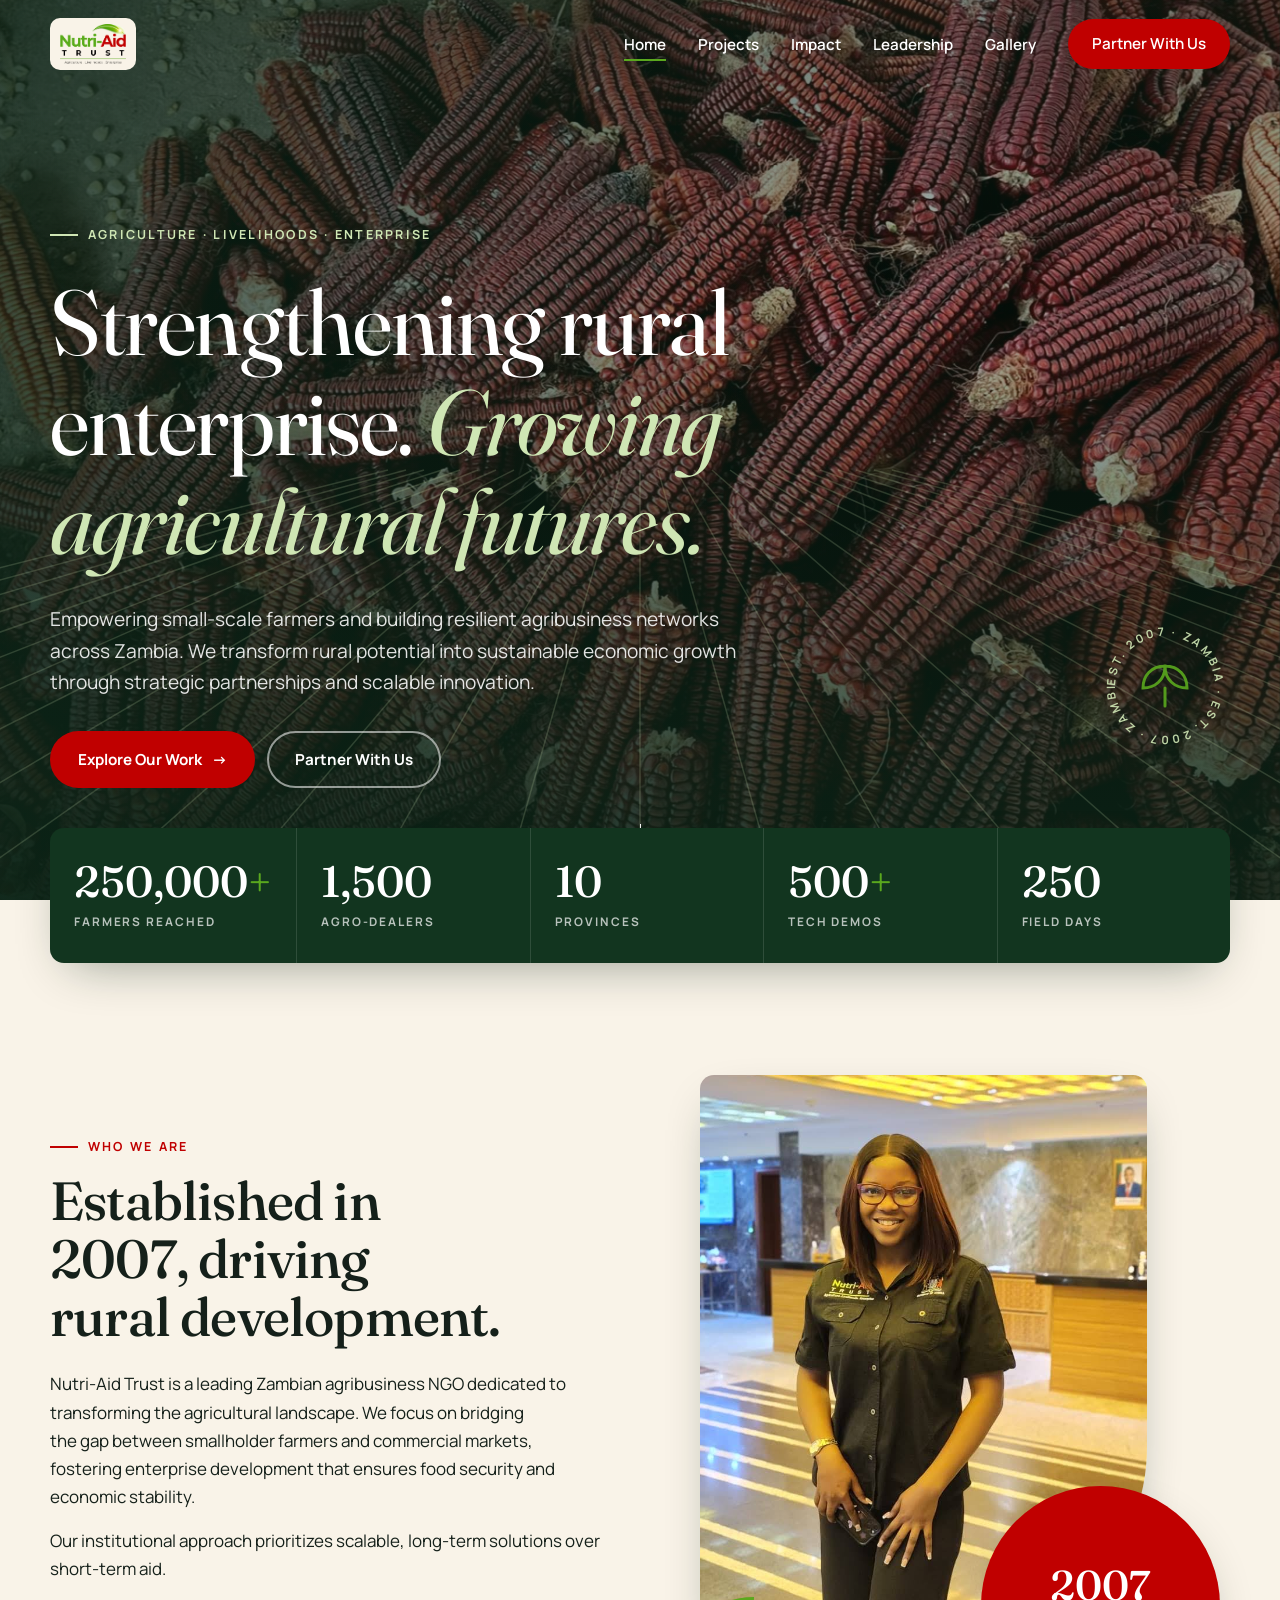
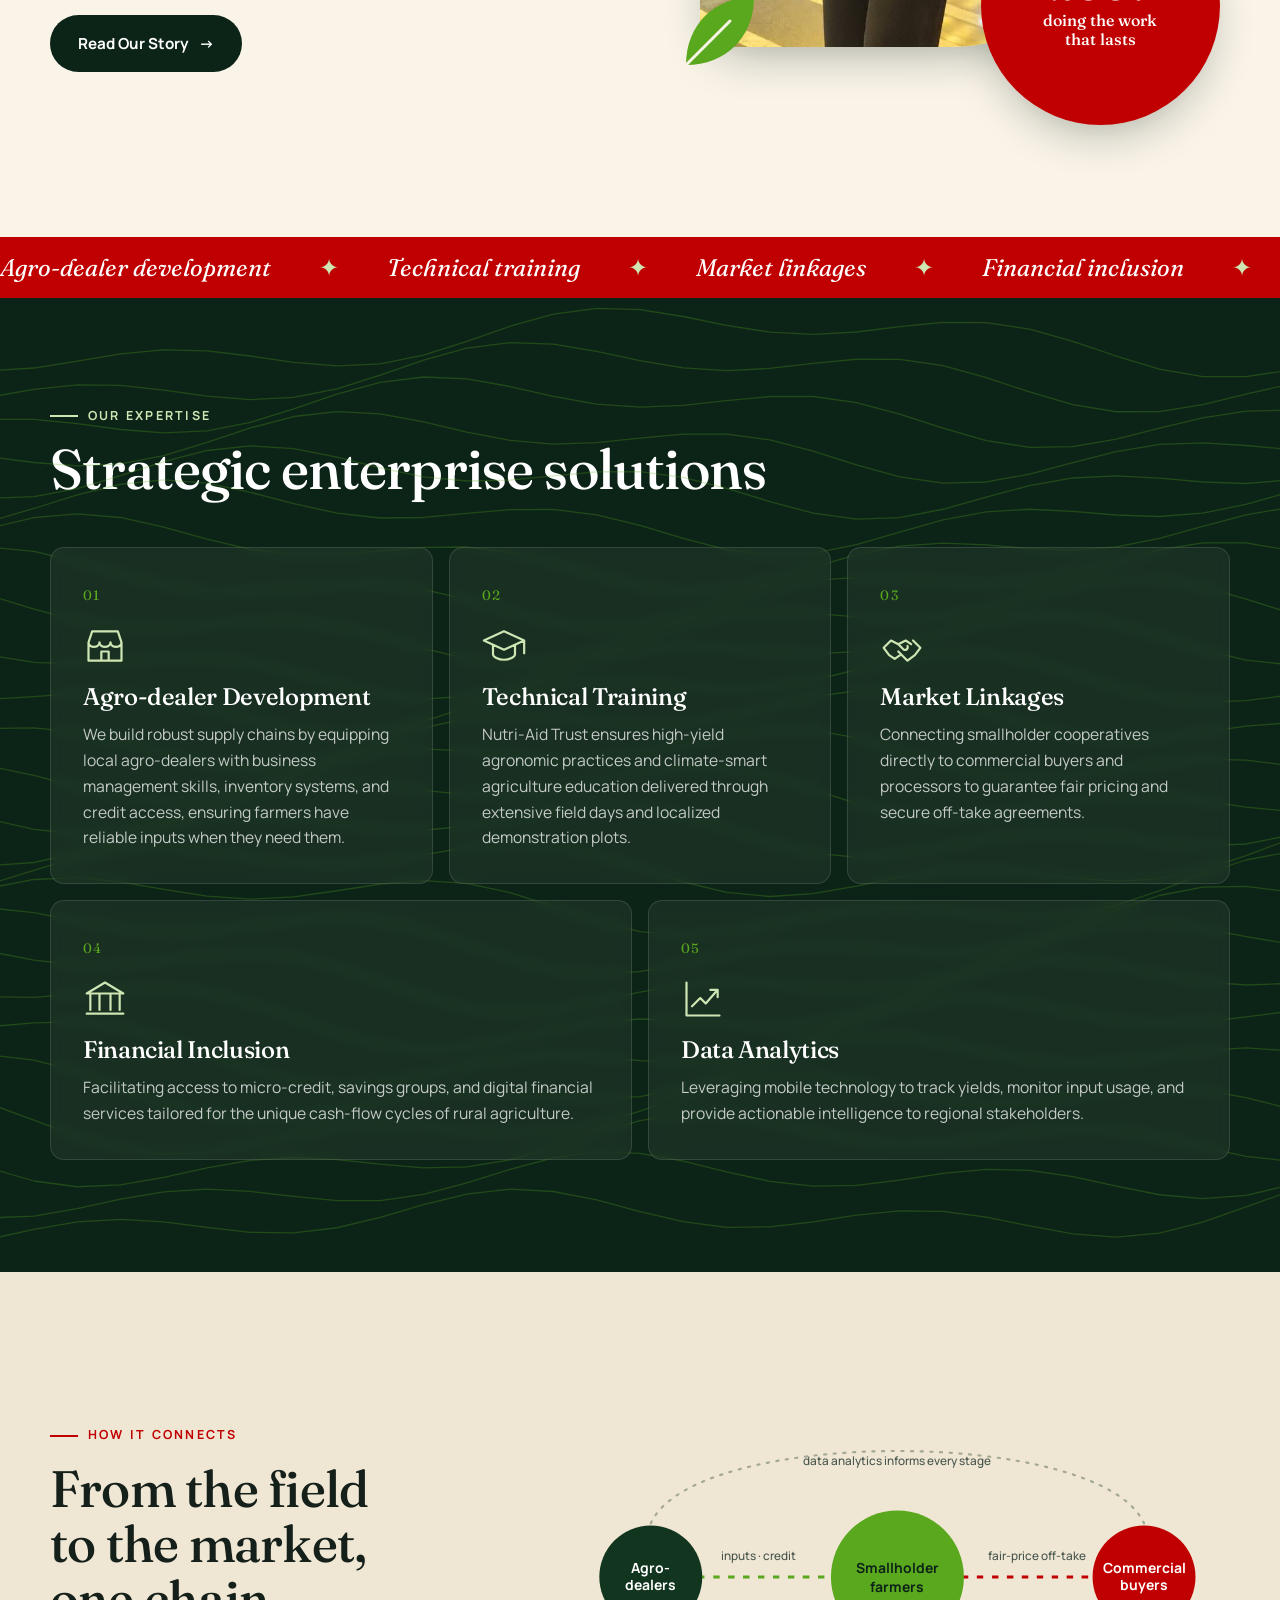
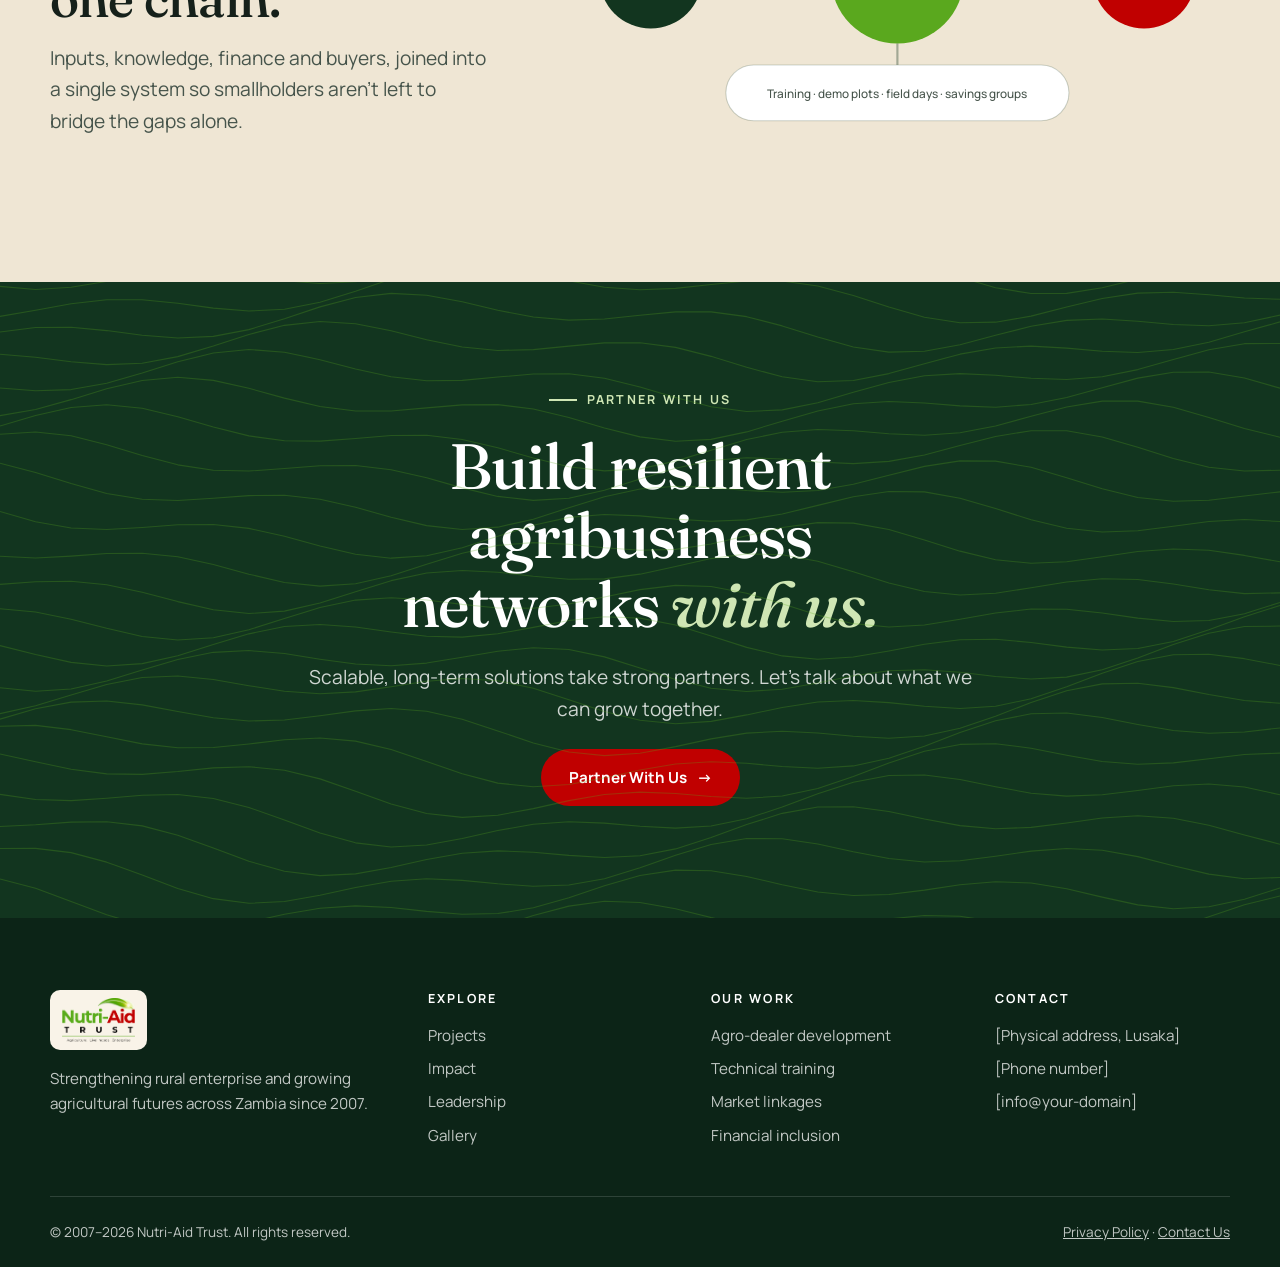
==== index.html @ 3896d2d4 "feat: static redesign of Nutri-Aid Trust site Co-Authored-By: Claude Sonnet 5.5 <noreply@anthropic.c" ====
<!doctype html>
<html lang="en">
<head>
<meta charset="utf-8">
<meta name="viewport" content="width=device-width, initial-scale=1">
<title>Nutri-Aid Trust — Strengthening Rural Enterprise in Zambia</title>
<meta name="description" content="Nutri-Aid Trust is a Zambian agribusiness NGO building agro-dealer networks, training farmers and linking smallholders to markets since 2007.">
<link rel="icon" href="assets/img/logo.png">
<link rel="preconnect" href="https://fonts.googleapis.com">
<link rel="preconnect" href="https://fonts.gstatic.com" crossorigin>
<link href="https://fonts.googleapis.com/css2?family=Fraunces:ital,opsz,wght@0,9..144,300..600;1,9..144,300..600&family=Manrope:wght@400;600;700;800&display=swap" rel="stylesheet">
<link rel="stylesheet" href="assets/css/style.css">
</head>
<body>
<a class="skip" href="#main">Skip to content</a>

<header class="site-header">
  <div class="wrap nav">
    <a class="brand" href="index.html" aria-label="Nutri-Aid Trust home"><img src="assets/img/logo.png" alt="Nutri-Aid Trust" width="1289" height="780"></a>
    <button class="menu-btn" aria-expanded="false" aria-controls="nav-links" aria-label="Open menu"><span></span></button>
    <ul class="nav-links" id="nav-links">
      <li><a href="index.html" aria-current="page">Home</a></li>
      <li><a href="projects.html">Projects</a></li>
      <li><a href="impact.html">Impact</a></li>
      <li><a href="leadership.html">Leadership</a></li>
      <li><a href="gallery.html">Gallery</a></li>
      <li><a class="btn btn-primary" href="#partner">Partner With Us</a></li>
    </ul>
  </div>
</header>

<main id="main">
<section class="hero on-dark">
  <div class="hero-bg" role="img" aria-label="Large-scale Zambian agricultural field"></div>
  <div class="hero-rows" aria-hidden="true"></div>
  <svg class="hero-badge" viewBox="0 0 128 128" aria-hidden="true">
    <defs><path id="circ" d="M64,64 m-50,0 a50,50 0 1,1 100,0 a50,50 0 1,1 -100,0"/></defs>
    <text><textPath href="#circ">Est. 2007 · Zambia · Est. 2007 · Zambia ·</textPath></text>
    <path d="M64 44c14 0 22 10 22 22-12 0-22-8-22-22zm0 0c-14 0-22 10-22 22 12 0 22-8 22-22zm0 22v18" fill="none" stroke="#5aa81e" stroke-width="3" stroke-linecap="round"/>
  </svg>
  <div class="wrap hero-inner">
    <span class="eyebrow rise" style="--i:0">Agriculture · Livelihoods · Enterprise</span>
    <h1 class="rise" style="--i:1">Strengthening rural enterprise. <em>Growing agricultural futures.</em></h1>
    <p class="lede rise" style="--i:2">Empowering small-scale farmers and building resilient agribusiness networks across Zambia. We transform rural potential into sustainable economic growth through strategic partnerships and scalable innovation.</p>
    <div class="hero-cta rise" style="--i:3">
      <a class="btn btn-primary" href="#expertise">Explore Our Work <span class="arr" aria-hidden="true">→</span></a>
      <a class="btn btn-ghost" href="#partner">Partner With Us</a>
    </div>
  </div>
  <span class="scroll-cue" aria-hidden="true"></span>
</section>

<section class="stats" aria-label="Impact at a glance">
  <div class="wrap">
    <div class="stats-grid">
      <div class="stat"><b><span data-count="250000">250,000</span><i>+</i></b><span>Farmers reached</span></div>
      <div class="stat"><b><span data-count="1500">1,500</span></b><span>Agro-dealers</span></div>
      <div class="stat"><b><span data-count="10">10</span></b><span>Provinces</span></div>
      <div class="stat"><b><span data-count="500">500</span><i>+</i></b><span>Tech demos</span></div>
      <div class="stat"><b><span data-count="250">250</span></b><span>Field days</span></div>
    </div>
  </div>
</section>

<section class="section" id="about">
  <div class="wrap story">
    <div class="reveal">
      <span class="eyebrow">Who we are</span>
      <h2>Established in 2007, driving rural development.</h2>
      <p>Nutri-Aid Trust is a leading Zambian agribusiness NGO dedicated to transforming the agricultural landscape. We focus on bridging the gap between smallholder farmers and commercial markets, fostering enterprise development that ensures food security and economic stability.</p>
      <p>Our institutional approach prioritizes scalable, long-term solutions over short-term aid.</p>
      <a class="btn btn-dark" href="leadership.html">Read Our Story <span class="arr" aria-hidden="true">→</span></a>
    </div>
    <div class="collage reveal" style="--i:2">
      <div class="a" role="img" aria-label="Agricultural training session"></div>
      <div class="b"><div><strong>2007</strong>doing the work<br>that lasts</div></div>
      <svg class="leaf" viewBox="0 0 84 84" aria-hidden="true"><path d="M8 76C8 36 36 8 76 8c0 40-28 68-68 68z" fill="currentColor"/><path d="M8 76L52 32" stroke="#f9f3e8" stroke-width="3" stroke-linecap="round"/></svg>
    </div>
  </div>
</section>

<div class="marquee" aria-hidden="true">
  <div class="marquee-track">
    <span>Agro-dealer development</span><span>Technical training</span><span>Market linkages</span><span>Financial inclusion</span><span>Data analytics</span>
    <span>Agro-dealer development</span><span>Technical training</span><span>Market linkages</span><span>Financial inclusion</span><span>Data analytics</span>
  </div>
</div>

<section class="section expertise on-dark" id="expertise">
  <div class="contours" aria-hidden="true"></div>
  <div class="wrap">
    <div class="section-head reveal">
      <span class="eyebrow">Our expertise</span>
      <h2>Strategic enterprise solutions</h2>
    </div>
    <div class="pillars">
      <article class="pillar reveal" style="--i:0"><span class="no">01</span>
        <svg viewBox="0 0 48 48" fill="none" stroke="currentColor" stroke-width="2.4" stroke-linecap="round" stroke-linejoin="round" aria-hidden="true"><path d="M6 20l4-12h28l4 12M6 20v20h36V20M6 20c0 4 4 5 6 5s6-1 6-5c0 4 4 5 6 5s6-1 6-5c0 4 4 5 6 5s6-1 6-5M20 40V30h8v10"/></svg>
        <h3>Agro-dealer Development</h3>
        <p>We build robust supply chains by equipping local agro-dealers with business management skills, inventory systems, and credit access, ensuring farmers have reliable inputs when they need them.</p></article>
      <article class="pillar reveal" style="--i:1"><span class="no">02</span>
        <svg viewBox="0 0 48 48" fill="none" stroke="currentColor" stroke-width="2.4" stroke-linecap="round" stroke-linejoin="round" aria-hidden="true"><path d="M2 18L24 8l22 10-22 10L2 18zM12 23v10c0 3 6 6 12 6s12-3 12-6V23M46 18v14"/></svg>
        <h3>Technical Training</h3>
        <p>Nutri-Aid Trust ensures high-yield agronomic practices and climate-smart agriculture education delivered through extensive field days and localized demonstration plots.</p></article>
      <article class="pillar reveal" style="--i:2"><span class="no">03</span>
        <svg viewBox="0 0 48 48" fill="none" stroke="currentColor" stroke-width="2.4" stroke-linecap="round" stroke-linejoin="round" aria-hidden="true"><path d="M4 26l8-8 8 4 8-4 6 4M44 26l-8-8M4 26l6 8 6 4 6-4M44 26l-6 8-8 6-6-6-4-4M20 22l6 6a3 3 0 004-4"/></svg>
        <h3>Market Linkages</h3>
        <p>Connecting smallholder cooperatives directly to commercial buyers and processors to guarantee fair pricing and secure off-take agreements.</p></article>
      <article class="pillar reveal" style="--i:3"><span class="no">04</span>
        <svg viewBox="0 0 48 48" fill="none" stroke="currentColor" stroke-width="2.4" stroke-linecap="round" stroke-linejoin="round" aria-hidden="true"><path d="M4 18L24 6l20 12H4zM8 18v18M18 18v18M30 18v18M40 18v18M4 40h40"/></svg>
        <h3>Financial Inclusion</h3>
        <p>Facilitating access to micro-credit, savings groups, and digital financial services tailored for the unique cash-flow cycles of rural agriculture.</p></article>
      <article class="pillar reveal" style="--i:4"><span class="no">05</span>
        <svg viewBox="0 0 48 48" fill="none" stroke="currentColor" stroke-width="2.4" stroke-linecap="round" stroke-linejoin="round" aria-hidden="true"><path d="M6 6v36h36M12 32l9-9 6 6 13-15M32 14h8v8"/></svg>
        <h3>Data Analytics</h3>
        <p>Leveraging mobile technology to track yields, monitor input usage, and provide actionable intelligence to regional stakeholders.</p></article>
    </div>
  </div>
</section>

<section class="section chain" id="approach">
  <div class="wrap chain-wrap">
    <div class="reveal">
      <span class="eyebrow">How it connects</span>
      <h2>From the field to the market, one chain.</h2>
      <p class="lede">Inputs, knowledge, finance and buyers, joined into a single system so smallholders aren't left to bridge the gaps alone.</p>
    </div>
    <div class="reveal" style="--i:2">
      <svg viewBox="0 0 620 360" role="img" aria-label="Diagram: agro-dealers supply farmers with inputs, training and finance; farmers sell through cooperatives to commercial buyers; data analytics informs every stage.">
        <path class="flow" d="M110 180 C 170 180, 190 180, 250 180" stroke="#5aa81e" stroke-width="3" fill="none"/>
        <path class="flow" d="M370 180 C 430 180, 450 180, 510 180" stroke="#c00000" stroke-width="3" fill="none"/>
        <path d="M80 130 C 120 40, 500 40, 540 130" stroke="#12351f" stroke-opacity=".35" stroke-width="2" fill="none" stroke-dasharray="2 7" stroke-linecap="round"/>
        <g><circle cx="80" cy="180" r="48" fill="#12351f"/><text class="node-label" x="80" y="176" text-anchor="middle" fill="#fff" style="fill:#fff">Agro-</text><text class="node-label" x="80" y="192" text-anchor="middle" style="fill:#fff">dealers</text></g>
        <g><circle cx="310" cy="180" r="62" fill="#5aa81e"/><text class="node-label" x="310" y="176" text-anchor="middle" style="fill:#0c2417">Smallholder</text><text class="node-label" x="310" y="194" text-anchor="middle" style="fill:#0c2417">farmers</text></g>
        <g><circle cx="540" cy="180" r="48" fill="#c00000"/><text class="node-label" x="540" y="176" text-anchor="middle" style="fill:#fff">Commercial</text><text class="node-label" x="540" y="192" text-anchor="middle" style="fill:#fff">buyers</text></g>
        <text class="node-sub" x="180" y="164" text-anchor="middle">inputs · credit</text>
        <text class="node-sub" x="440" y="164" text-anchor="middle">fair-price off-take</text>
        <text class="node-sub" x="310" y="76" text-anchor="middle">data analytics informs every stage</text>
        <g transform="translate(150 262)"><rect width="320" height="52" rx="26" fill="#fff" stroke="#12351f" stroke-opacity=".2"/><text class="node-sub" x="160" y="31" text-anchor="middle">Training · demo plots · field days · savings groups</text></g>
        <path d="M310 242 V 262" stroke="#12351f" stroke-opacity=".35" stroke-width="2"/>
      </svg>
    </div>
  </div>
</section>

<section class="section cta on-dark" id="partner">
  <div class="contours" aria-hidden="true"></div>
  <div class="wrap reveal">
    <span class="eyebrow">Partner with us</span>
    <h2>Build resilient agribusiness networks <em>with us.</em></h2>
    <p class="lede">Scalable, long-term solutions take strong partners. Let's talk about what we can grow together.</p>
    <a class="btn btn-primary" href="mailto:[info@your-domain]">Partner With Us <span class="arr" aria-hidden="true">→</span></a>
  </div>
</section>
</main>

<footer class="site-footer">
  <div class="wrap">
    <div class="foot-grid">
      <div><img src="assets/img/logo.png" alt="Nutri-Aid Trust" width="1289" height="780"><p>Strengthening rural enterprise and growing agricultural futures across Zambia since 2007.</p></div>
      <div><h4>Explore</h4><ul><li><a href="projects.html">Projects</a></li><li><a href="impact.html">Impact</a></li><li><a href="leadership.html">Leadership</a></li><li><a href="gallery.html">Gallery</a></li></ul></div>
      <div><h4>Our work</h4><ul><li><a href="index.html#expertise">Agro-dealer development</a></li><li><a href="index.html#expertise">Technical training</a></li><li><a href="index.html#expertise">Market linkages</a></li><li><a href="index.html#expertise">Financial inclusion</a></li></ul></div>
      <div><h4>Contact</h4><ul><li>[Physical address, Lusaka]</li><li>[Phone number]</li><li><a href="mailto:[info@your-domain]">[info@your-domain]</a></li></ul></div>
    </div>
    <div class="foot-base"><span>© 2007–<span id="yr">2026</span> Nutri-Aid Trust. All rights reserved.</span><span><a href="#">Privacy Policy</a> · <a href="#">Contact Us</a></span></div>
  </div>
</footer>
<script src="assets/js/main.js"></script>
<script>document.getElementById("yr").textContent = new Date().getFullYear();</script>
</body>
</html>
---- assets/css/style.css ----
/* Nutri-Aid Trust — design tokens + styles. Edit tokens first; everything keys off them. */
:root {
  --forest-900: #0c2417;
  --forest-800: #12351f;
  --forest-700: #1b4a2c;
  --leaf: #5aa81e;          /* brand green (logo) */
  --leaf-soft: #cfe6b4;
  --crimson: #c00000;       /* brand red (logo) */
  --crimson-dark: #9a0b17;
  --cream: #f9f3e8;
  --sand: #efe6d4;
  --ink: #15201a;
  --ink-soft: #46544b;
  --white: #fff;

  --font-display: "Fraunces", Georgia, serif;
  --font-body: "Manrope", system-ui, sans-serif;

  --s1: 4px; --s2: 8px; --s3: 12px; --s4: 16px; --s5: 24px; --s6: 32px; --s7: 48px; --s8: 72px; --s9: 112px;
  --radius: 14px;
  --shadow: 0 18px 50px -20px rgba(12, 36, 23, .45);
  --wrap: 1180px;
  --ease: cubic-bezier(.2, .7, .2, 1);
}

*, *::before, *::after { box-sizing: border-box; }
html { scroll-behavior: smooth; }
body {
  margin: 0; background: var(--cream); color: var(--ink);
  font: 400 1.0625rem/1.65 var(--font-body); -webkit-font-smoothing: antialiased; overflow-x: clip;
}
img, svg { max-width: 100%; display: block; }
a { color: inherit; }
h1, h2, h3 { font-family: var(--font-display); font-weight: 500; line-height: 1.08; margin: 0; text-wrap: balance; letter-spacing: -.015em; }
p { margin: 0; text-wrap: pretty; }
:focus-visible { outline: 3px solid var(--leaf); outline-offset: 3px; border-radius: 4px; }
.skip { position: absolute; left: -999px; top: 8px; background: var(--white); padding: 8px 14px; z-index: 100; }
.skip:focus { left: 8px; }
.wrap { width: min(var(--wrap), 100% - 2 * var(--s5)); margin-inline: auto; }
.eyebrow { font: 700 .78rem/1 var(--font-body); letter-spacing: .18em; text-transform: uppercase; color: var(--crimson); display: inline-flex; align-items: center; gap: 10px; }
.eyebrow::before { content: ""; width: 28px; height: 2px; background: currentColor; }
.on-dark .eyebrow { color: var(--leaf-soft); }
.lede { font-size: 1.2rem; color: var(--ink-soft); max-width: 58ch; }
.on-dark .lede { color: rgba(255,255,255,.8); }

/* Buttons */
.btn { display: inline-flex; align-items: center; gap: 10px; padding: 14px 26px; min-height: 48px; border-radius: 999px; font-weight: 700; font-size: .95rem; text-decoration: none; border: 2px solid transparent; transition: transform .25s var(--ease), background .25s, color .25s, border-color .25s; cursor: pointer; }
.btn:hover { transform: translateY(-2px); }
.btn-primary { background: var(--crimson); color: var(--white); }
.btn-primary:hover { background: var(--crimson-dark); }
.btn-ghost { border-color: rgba(255,255,255,.55); color: var(--white); }
.btn-ghost:hover { background: var(--white); color: var(--forest-900); }
.btn-dark { background: var(--forest-900); color: var(--white); }
.btn-dark:hover { background: var(--forest-700); }
.btn .arr { transition: transform .25s var(--ease); }
.btn:hover .arr { transform: translateX(4px); }

/* Header */
.site-header { position: fixed; inset: 0 0 auto 0; z-index: 50; transition: background .3s, box-shadow .3s, padding .3s; padding: 18px 0; }
.site-header.scrolled, .site-header.solid { background: rgba(249,243,232,.94); backdrop-filter: blur(12px); box-shadow: 0 1px 0 rgba(12,36,23,.1); padding: 10px 0; }
.nav { display: flex; align-items: center; justify-content: space-between; gap: var(--s5); }
.brand img { height: 52px; width: auto; transition: height .3s; background: var(--cream); border-radius: 10px; padding: 6px 10px; }
.scrolled .brand img, .solid .brand img { height: 44px; padding: 0; background: none; }
.nav-links { display: flex; align-items: center; gap: var(--s6); list-style: none; margin: 0; padding: 0; }
.nav-links a { text-decoration: none; font-weight: 600; font-size: .95rem; position: relative; padding: 6px 0; color: var(--white); }
.scrolled .nav-links a, .solid .nav-links a { color: var(--ink); }
.nav-links a:not(.btn)::after { content: ""; position: absolute; left: 0; right: 0; bottom: 0; height: 2px; background: var(--leaf); transform: scaleX(0); transform-origin: left; transition: transform .3s var(--ease); }
.nav-links a:not(.btn):hover::after, .nav-links a[aria-current="page"]::after { transform: scaleX(1); }
.nav-links .btn { color: var(--white); padding: 10px 22px; min-height: 44px; }
.menu-btn { display: none; width: 48px; height: 48px; border: 0; border-radius: 12px; background: var(--cream); cursor: pointer; position: relative; }
.menu-btn span, .menu-btn span::before, .menu-btn span::after { position: absolute; left: 13px; width: 22px; height: 2px; background: var(--forest-900); content: ""; transition: transform .3s var(--ease), opacity .2s; }
.menu-btn span { top: 23px; } .menu-btn span::before { left: 0; top: -7px; } .menu-btn span::after { left: 0; top: 7px; }
.menu-btn[aria-expanded="true"] span { background: transparent; }
.menu-btn[aria-expanded="true"] span::before { transform: translateY(7px) rotate(45deg); }
.menu-btn[aria-expanded="true"] span::after { transform: translateY(-7px) rotate(-45deg); }

/* Hero */
.hero { position: relative; min-height: 100svh; display: grid; align-items: end; color: var(--white); background: var(--forest-900); overflow: hidden; isolation: isolate; }
.hero-bg { position: absolute; inset: -8% 0; z-index: -3; background: url("../img/field.jpg") center/cover; will-change: transform; }
.hero::before { content: ""; position: absolute; inset: 0; z-index: -2; background: linear-gradient(180deg, rgba(12,36,23,.55) 0%, rgba(12,36,23,.35) 35%, rgba(12,36,23,.92) 100%), linear-gradient(90deg, rgba(12,36,23,.7), transparent 70%); }
.hero-rows { position: absolute; inset: 0; z-index: -1; background: url("../img/rows.svg") center bottom/cover; pointer-events: none; }
.hero-inner { padding: 160px 0 var(--s9); display: grid; gap: var(--s6); }
.hero h1 { font-size: clamp(2.7rem, 7.2vw, 6rem); max-width: 14ch; font-weight: 400; }
.hero h1 em { font-style: italic; color: var(--leaf-soft); }
.hero .lede { color: rgba(255,255,255,.88); }
.hero-cta { display: flex; flex-wrap: wrap; gap: var(--s3); }
.hero-badge { position: absolute; right: 4vw; bottom: 150px; width: 128px; height: 128px; animation: spin 28s linear infinite; opacity: .9; }
.hero-badge text { font: 700 11.5px var(--font-body); letter-spacing: .24em; fill: var(--leaf-soft); text-transform: uppercase; }
@keyframes spin { to { transform: rotate(360deg); } }
.scroll-cue { position: absolute; left: 50%; bottom: 24px; width: 1px; height: 52px; background: linear-gradient(var(--white), transparent); transform-origin: top; animation: cue 2.2s var(--ease) infinite; }
@keyframes cue { 0% { transform: scaleY(0); } 60% { transform: scaleY(1); } 100% { transform: scaleY(1); opacity: 0; } }

/* Load-in */
.rise { opacity: 0; transform: translateY(26px); animation: rise .9s var(--ease) forwards; animation-delay: calc(var(--i, 0) * 110ms + 150ms); }
@keyframes rise { to { opacity: 1; transform: none; } }

/* Stats (glass band over hero) */
.stats { position: relative; margin-top: -72px; z-index: 5; }
.stats-grid { display: grid; grid-template-columns: repeat(5, 1fr); background: var(--forest-800); color: var(--white); border-radius: var(--radius); box-shadow: var(--shadow); overflow: hidden; }
.stat { padding: var(--s6) var(--s5); border-left: 1px solid rgba(255,255,255,.12); }
.stat:first-child { border-left: 0; }
.stat b { display: block; font: 500 clamp(2rem, 3.4vw, 3rem)/1 var(--font-display); color: var(--white); font-variant-numeric: tabular-nums; }
.stat b i { font-style: normal; color: var(--leaf); }
.stat > span { display: block; margin-top: var(--s2); font-size: .74rem; letter-spacing: .16em; text-transform: uppercase; color: rgba(255,255,255,.7); font-weight: 700; }

/* Sections */
section { position: relative; }
.section { padding: var(--s9) 0; }
.section-head { display: grid; gap: var(--s4); margin-bottom: var(--s7); max-width: 760px; }
.section-head h2 { font-size: clamp(2rem, 4.4vw, 3.5rem); }

/* Story */
.story { display: grid; grid-template-columns: 1.05fr 1fr; gap: var(--s8); align-items: center; }
.story h2 { font-size: clamp(2rem, 4.2vw, 3.4rem); margin: var(--s4) 0 var(--s5); }
.story p + p { margin-top: var(--s4); }
.story .btn { margin-top: var(--s6); }
.collage { position: relative; aspect-ratio: 4/5; max-width: 520px; justify-self: center; width: 100%; }
.collage .a { position: absolute; inset: 0 14% 12% 0; border-radius: var(--radius) var(--radius) 200px var(--radius); background: url("../img/training.jpg") center/cover; box-shadow: var(--shadow); }
.collage .b { position: absolute; right: 0; bottom: 0; width: 46%; aspect-ratio: 1; border-radius: 50%; background: var(--crimson); color: var(--white); display: grid; place-items: center; text-align: center; padding: var(--s4); font: 500 1rem/1.2 var(--font-display); box-shadow: var(--shadow); }
.collage .b strong { display: block; font-size: 2.6rem; font-weight: 500; }
.collage .leaf { position: absolute; left: -22px; bottom: 8%; width: 84px; color: var(--leaf); }

/* Expertise */
.expertise { background: var(--forest-900); color: var(--white); overflow: hidden; }
.contours { position: absolute; inset: 0; background: url("../img/contours.svg") center/cover; pointer-events: none; }
.pillars { display: grid; grid-template-columns: repeat(6, 1fr); gap: var(--s4); position: relative; }
.pillar { grid-column: span 2; padding: var(--s6); border-radius: var(--radius); background: rgba(255,255,255,.05); border: 1px solid rgba(255,255,255,.12); backdrop-filter: blur(6px); transition: transform .35s var(--ease), background .35s, border-color .35s; }
.pillar:nth-child(4), .pillar:nth-child(5) { grid-column: span 3; }
.pillar:hover { transform: translateY(-6px); background: rgba(255,255,255,.09); border-color: var(--leaf); }
.pillar .no { font: 400 .85rem var(--font-display); color: var(--leaf); letter-spacing: .1em; }
.pillar svg { width: 44px; height: 44px; color: var(--leaf-soft); margin: var(--s4) 0; }
.pillar h3 { font-size: 1.5rem; margin-bottom: var(--s3); }
.pillar p { color: rgba(255,255,255,.75); font-size: .98rem; }

/* Value chain diagram */
.chain { background: var(--sand); }
.chain-wrap { display: grid; grid-template-columns: .8fr 1.2fr; gap: var(--s8); align-items: center; }
.chain h2 { font-size: clamp(2rem, 4vw, 3.2rem); margin: var(--s4) 0; }
.chain svg { width: 100%; height: auto; }
.flow { stroke-dasharray: 6 8; animation: dash 1.6s linear infinite; }
@keyframes dash { to { stroke-dashoffset: -28; } }
.node-label { font: 700 13px var(--font-body); fill: var(--forest-900); }
.node-sub { font: 500 11px var(--font-body); fill: var(--ink-soft); }

/* Marquee */
.marquee { background: var(--crimson); color: var(--white); overflow: hidden; padding: var(--s4) 0; }
.marquee-track { display: flex; gap: var(--s7); width: max-content; animation: marquee 40s linear infinite; font: 400 1.5rem var(--font-display); font-style: italic; white-space: nowrap; }
.marquee-track span::after { content: "✦"; margin-left: var(--s7); font-style: normal; color: var(--leaf-soft); }
@keyframes marquee { to { transform: translateX(-50%); } }

/* CTA */
.cta { background: var(--forest-800); color: var(--white); text-align: center; overflow: hidden; }
.cta .wrap { display: grid; gap: var(--s5); justify-items: center; }
.cta h2 { font-size: clamp(2.2rem, 5vw, 4.2rem); max-width: 18ch; }
.cta h2 em { color: var(--leaf-soft); }

/* Footer */
.site-footer { background: var(--forest-900); color: rgba(255,255,255,.75); padding: var(--s8) 0 var(--s5); font-size: .95rem; }
.foot-grid { display: grid; grid-template-columns: 1.4fr 1fr 1fr 1fr; gap: var(--s7); padding-bottom: var(--s7); border-bottom: 1px solid rgba(255,255,255,.14); }
.foot-grid img { height: 60px; width: auto; background: var(--cream); border-radius: 10px; padding: 8px 12px; margin-bottom: var(--s4); }
.foot-grid h4 { margin: 0 0 var(--s4); color: var(--white); font: 700 .78rem var(--font-body); letter-spacing: .18em; text-transform: uppercase; }
.foot-grid ul { list-style: none; margin: 0; padding: 0; display: grid; gap: var(--s2); }
.foot-grid a { text-decoration: none; } .foot-grid a:hover { color: var(--leaf-soft); text-decoration: underline; }
.foot-base { display: flex; justify-content: space-between; flex-wrap: wrap; gap: var(--s3); padding-top: var(--s5); font-size: .85rem; }

/* Inner pages */
.page-hero { background: var(--forest-900); color: var(--white); padding: 170px 0 var(--s8); position: relative; overflow: hidden; isolation: isolate; }
.page-hero .contours { z-index: -1; }
.page-hero h1 { font-size: clamp(2.6rem, 6vw, 4.8rem); margin: var(--s4) 0; font-weight: 400; }
.chips { display: flex; flex-wrap: wrap; gap: var(--s2); margin-bottom: var(--s6); }
.chip { padding: 8px 18px; border-radius: 999px; border: 1.5px solid var(--forest-900); font-weight: 700; font-size: .85rem; background: none; cursor: pointer; min-height: 40px; font-family: inherit; color: var(--ink); }
.chip[aria-pressed="true"] { background: var(--forest-900); color: var(--white); }
.grid-3 { display: grid; grid-template-columns: repeat(3, 1fr); gap: var(--s5); }
.card { background: var(--white); border-radius: var(--radius); overflow: hidden; box-shadow: 0 1px 0 rgba(12,36,23,.08), var(--shadow); transition: transform .35s var(--ease); }
.card:hover { transform: translateY(-6px); }
.slot { aspect-ratio: 4/3; display: grid; place-items: center; text-align: center; padding: var(--s4); background: repeating-linear-gradient(135deg, var(--sand) 0 14px, var(--cream) 14px 28px); color: var(--ink-soft); font: 700 .78rem var(--font-body); letter-spacing: .12em; text-transform: uppercase; }
.slot.portrait { aspect-ratio: 3/4; }
.slot.square { aspect-ratio: 1; }
.card-body { padding: var(--s5); display: grid; gap: var(--s2); }
.card-body h3 { font-size: 1.35rem; }
.tag { justify-self: start; font: 700 .7rem var(--font-body); letter-spacing: .14em; text-transform: uppercase; padding: 4px 10px; border-radius: 999px; background: var(--leaf-soft); color: var(--forest-900); }
.card-body p { font-size: .95rem; color: var(--ink-soft); }
.masonry { columns: 3; column-gap: var(--s4); }
.masonry > * { break-inside: avoid; margin-bottom: var(--s4); border-radius: var(--radius); overflow: hidden; }
.note { margin-top: var(--s7); padding: var(--s5); border: 1.5px dashed var(--ink-soft); border-radius: var(--radius); color: var(--ink-soft); font-size: .92rem; }

/* Reveal on scroll */
.reveal { opacity: 0; transform: translateY(34px); transition: opacity .8s var(--ease), transform .8s var(--ease); transition-delay: calc(var(--i, 0) * 90ms); }
.reveal.in { opacity: 1; transform: none; }

/* Responsive */
@media (max-width: 1024px) {
  .stats-grid { grid-template-columns: repeat(3, 1fr); }
  .stat:nth-child(4) { border-left: 0; }
  .stat:nth-child(n+4) { border-top: 1px solid rgba(255,255,255,.12); }
  .story, .chain-wrap { grid-template-columns: 1fr; gap: var(--s7); }
  .pillars { grid-template-columns: repeat(2, 1fr); }
  .pillar, .pillar:nth-child(4), .pillar:nth-child(5) { grid-column: auto; }
  .grid-3 { grid-template-columns: repeat(2, 1fr); }
  .masonry { columns: 2; }
  .foot-grid { grid-template-columns: 1fr 1fr; }
  .hero-badge { display: none; }
}
@media (max-width: 860px) {
  .site-header.scrolled, .site-header.solid { backdrop-filter: none; background: var(--cream); }
  .menu-btn { display: block; }
  .nav-links { position: fixed; inset: 0; background: var(--forest-900); flex-direction: column; justify-content: center; gap: var(--s5); opacity: 0; visibility: hidden; transform: translateY(-12px); transition: .35s var(--ease); }
  .nav-links.open { opacity: 1; visibility: visible; transform: none; }
  .nav-links a, .scrolled .nav-links a, .solid .nav-links a { color: var(--white); font: 400 2rem var(--font-display); }
  .nav-links .btn { font: 700 1rem var(--font-body); }
  .menu-btn { z-index: 60; position: relative; }
  .brand { position: relative; z-index: 60; }
  .scrolled .brand img, .solid .brand img { background: var(--cream); padding: 6px 10px; border-radius: 10px; height: 46px; }
}
@media (max-width: 600px) {
  .section { padding: var(--s8) 0; }
  .stats-grid { grid-template-columns: repeat(2, 1fr); }
  .stat:nth-child(odd) { border-left: 0; }
  .stat:nth-child(n+3) { border-top: 1px solid rgba(255,255,255,.12); }
  .stat:nth-child(4) { border-left: 1px solid rgba(255,255,255,.12); }
  .stat:last-child { grid-column: span 2; }
  .pillars, .grid-3 { grid-template-columns: 1fr; }
  .masonry { columns: 1; }
  .foot-grid { grid-template-columns: 1fr; gap: var(--s6); }
  .hero-inner { padding-bottom: 110px; }
}
@media (prefers-reduced-motion: reduce) {
  *, *::before, *::after { animation: none !important; transition: none !important; scroll-behavior: auto !important; }
  .rise, .reveal { opacity: 1; transform: none; }
}
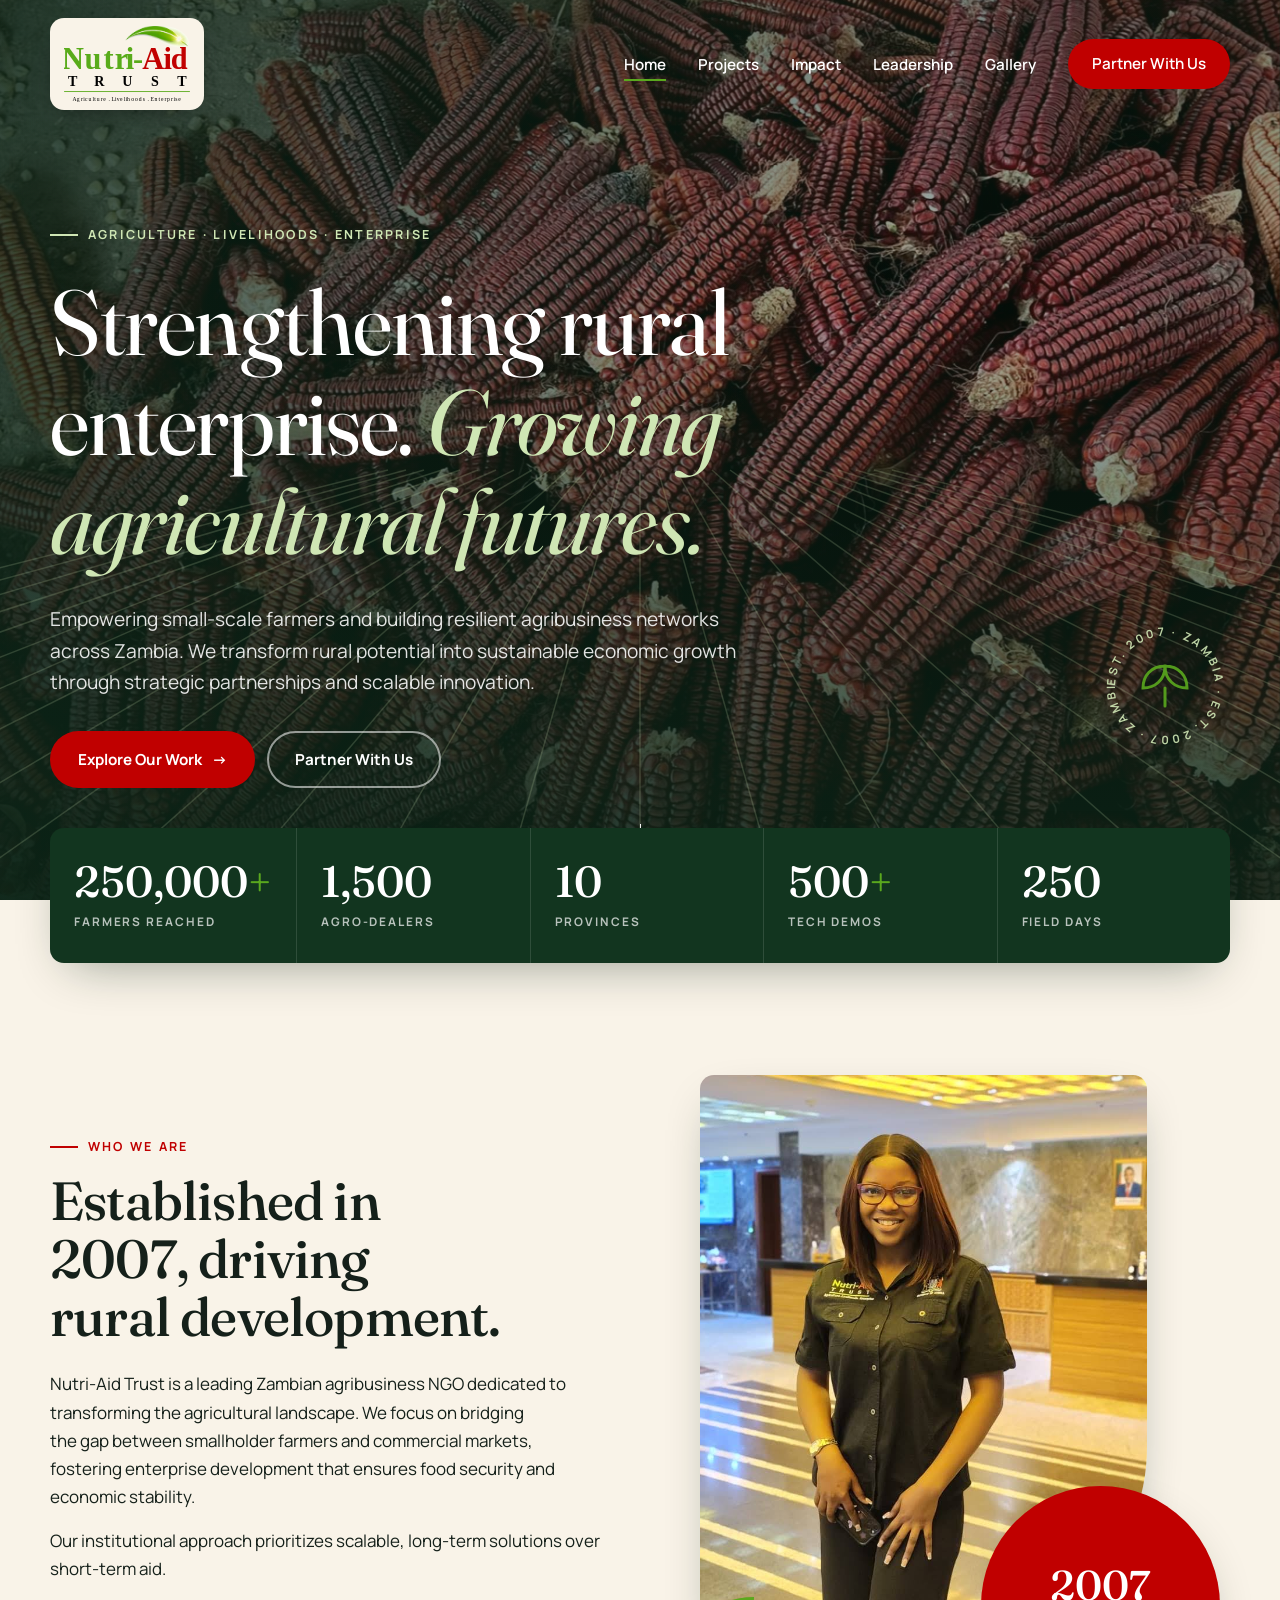
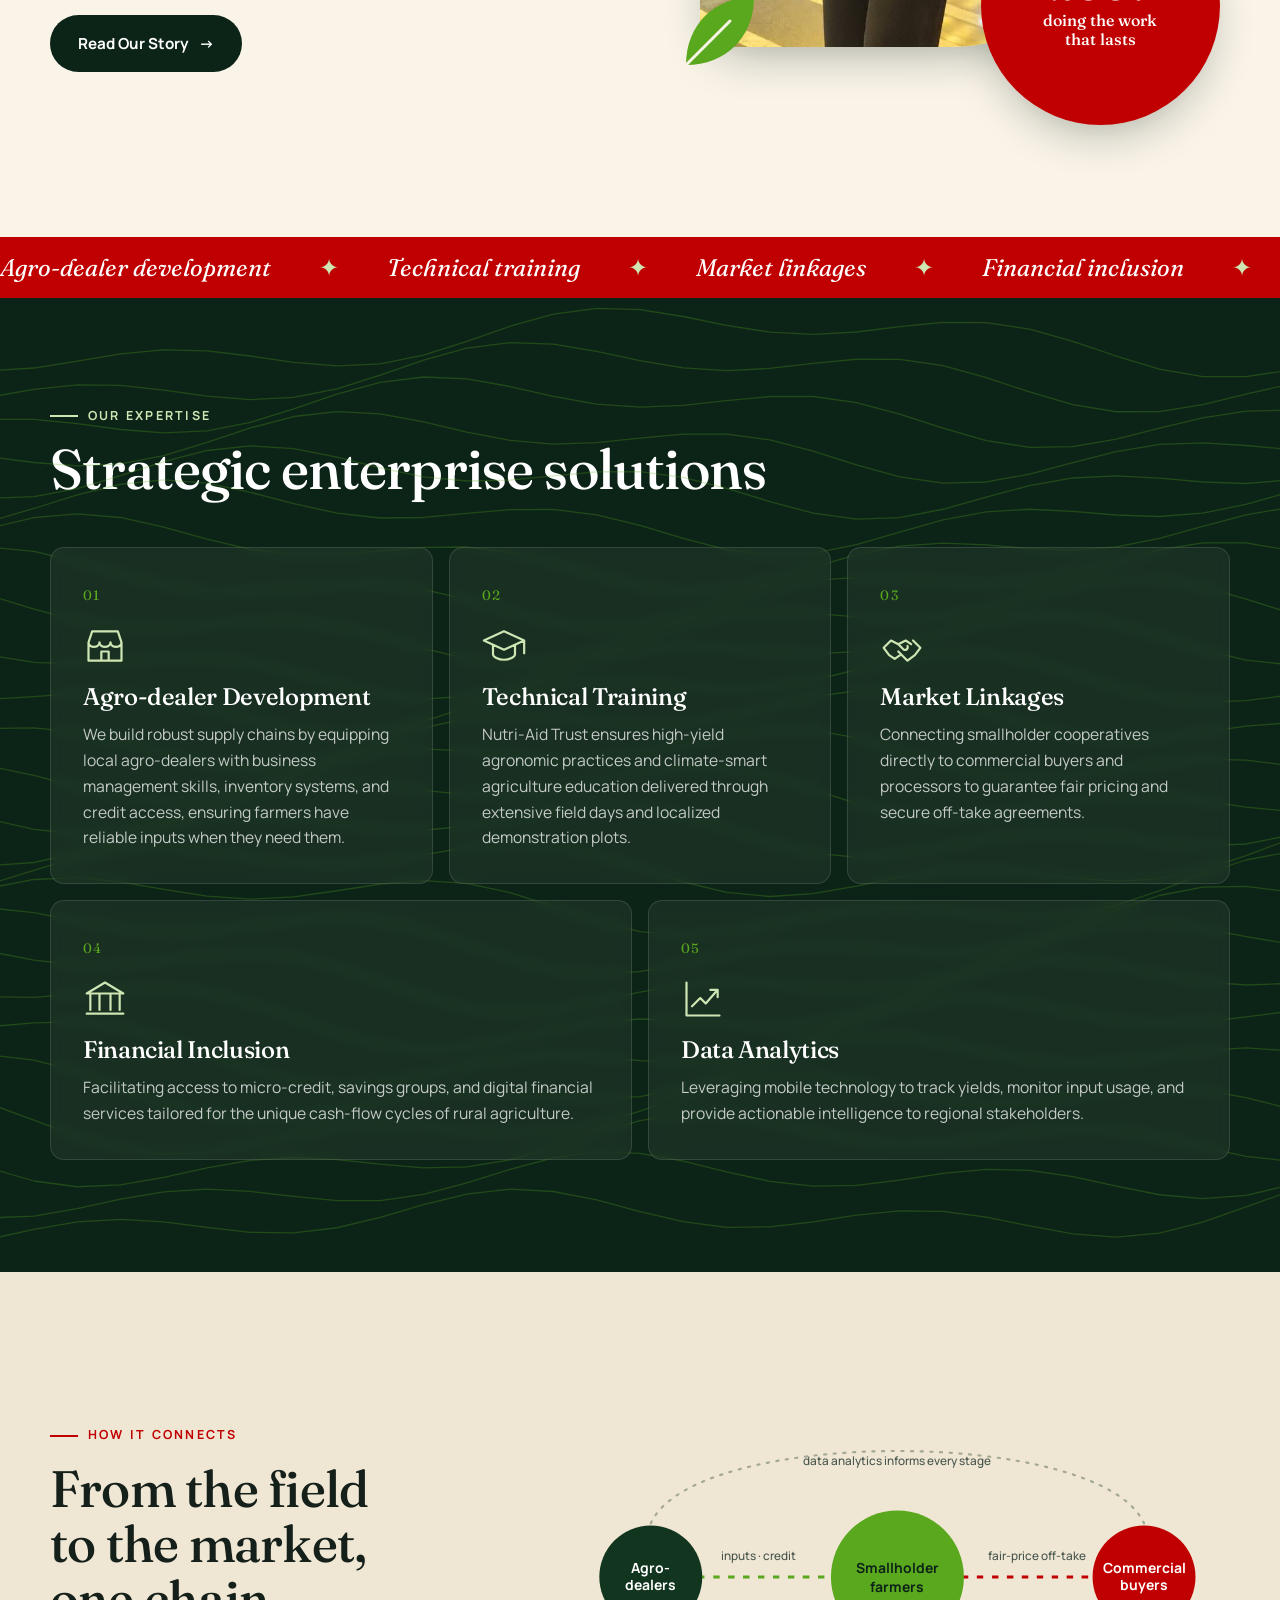
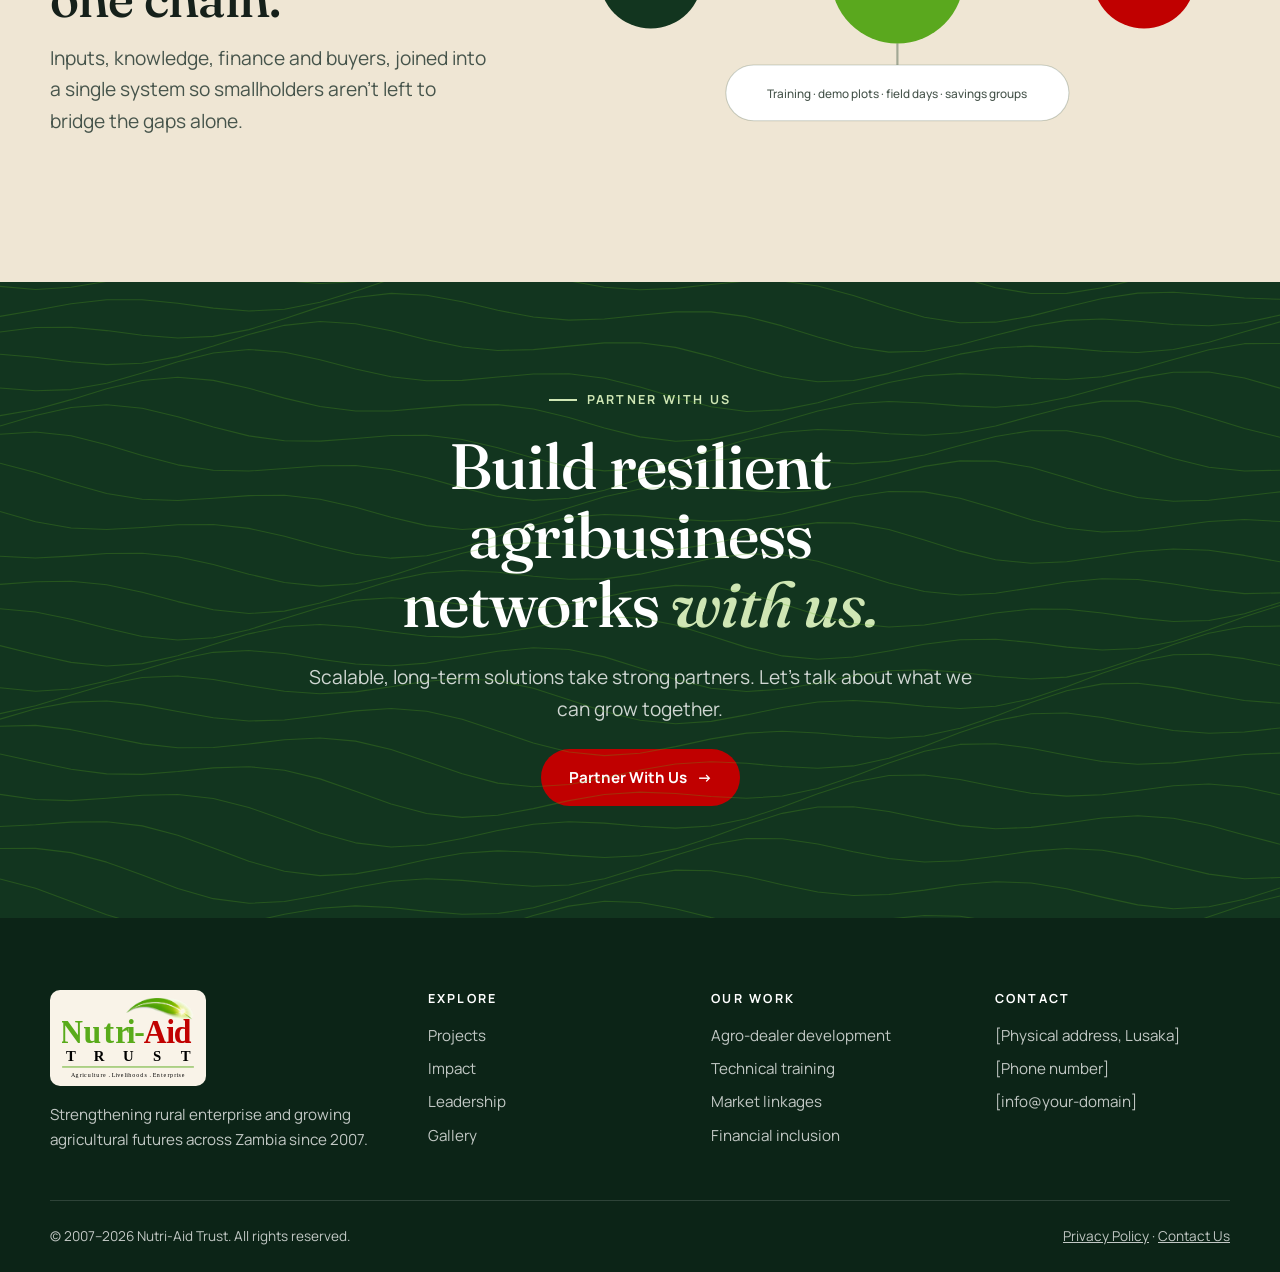
==== commit 894d9187: "feat: larger vector logo in header and footer Co-Authored-By: Claude Sonnet 5.5 <noreply@anthropic.c" ====
--- a/index.html
+++ b/index.html
@@ -5,7 +5,7 @@
 <meta name="viewport" content="width=device-width, initial-scale=1">
 <title>Nutri-Aid Trust — Strengthening Rural Enterprise in Zambia</title>
 <meta name="description" content="Nutri-Aid Trust is a Zambian agribusiness NGO building agro-dealer networks, training farmers and linking smallholders to markets since 2007.">
-<link rel="icon" href="assets/img/logo.png">
+<link rel="icon" href="assets/img/logo.svg">
 <link rel="preconnect" href="https://fonts.googleapis.com">
 <link rel="preconnect" href="https://fonts.gstatic.com" crossorigin>
 <link href="https://fonts.googleapis.com/css2?family=Fraunces:ital,opsz,wght@0,9..144,300..600;1,9..144,300..600&family=Manrope:wght@400;600;700;800&display=swap" rel="stylesheet">
@@ -16,7 +16,7 @@
 
 <header class="site-header">
   <div class="wrap nav">
-    <a class="brand" href="index.html" aria-label="Nutri-Aid Trust home"><img src="assets/img/logo.png" alt="Nutri-Aid Trust" width="1289" height="780"></a>
+    <a class="brand" href="index.html" aria-label="Nutri-Aid Trust home"><img src="assets/img/logo.svg" alt="Nutri-Aid Trust" width="1289" height="780"></a>
     <button class="menu-btn" aria-expanded="false" aria-controls="nav-links" aria-label="Open menu"><span></span></button>
     <ul class="nav-links" id="nav-links">
       <li><a href="index.html" aria-current="page">Home</a></li>
@@ -157,7 +157,7 @@
 <footer class="site-footer">
   <div class="wrap">
     <div class="foot-grid">
-      <div><img src="assets/img/logo.png" alt="Nutri-Aid Trust" width="1289" height="780"><p>Strengthening rural enterprise and growing agricultural futures across Zambia since 2007.</p></div>
+      <div><img src="assets/img/logo.svg" alt="Nutri-Aid Trust" width="1289" height="780"><p>Strengthening rural enterprise and growing agricultural futures across Zambia since 2007.</p></div>
       <div><h4>Explore</h4><ul><li><a href="projects.html">Projects</a></li><li><a href="impact.html">Impact</a></li><li><a href="leadership.html">Leadership</a></li><li><a href="gallery.html">Gallery</a></li></ul></div>
       <div><h4>Our work</h4><ul><li><a href="index.html#expertise">Agro-dealer development</a></li><li><a href="index.html#expertise">Technical training</a></li><li><a href="index.html#expertise">Market linkages</a></li><li><a href="index.html#expertise">Financial inclusion</a></li></ul></div>
       <div><h4>Contact</h4><ul><li>[Physical address, Lusaka]</li><li>[Phone number]</li><li><a href="mailto:[info@your-domain]">[info@your-domain]</a></li></ul></div>
--- a/assets/css/style.css
+++ b/assets/css/style.css
@@ -57,10 +57,10 @@
 
 /* Header */
 .site-header { position: fixed; inset: 0 0 auto 0; z-index: 50; transition: background .3s, box-shadow .3s, padding .3s; padding: 18px 0; }
-.site-header.scrolled, .site-header.solid { background: rgba(249,243,232,.94); backdrop-filter: blur(12px); box-shadow: 0 1px 0 rgba(12,36,23,.1); padding: 10px 0; }
+.site-header.scrolled, .site-header.solid { background: rgba(249,243,232,.94); backdrop-filter: blur(12px); box-shadow: 0 1px 0 rgba(12,36,23,.1); padding: 6px 0; }
 .nav { display: flex; align-items: center; justify-content: space-between; gap: var(--s5); }
-.brand img { height: 52px; width: auto; transition: height .3s; background: var(--cream); border-radius: 10px; padding: 6px 10px; }
-.scrolled .brand img, .solid .brand img { height: 44px; padding: 0; background: none; }
+.brand img { height: 92px; width: auto; transition: height .3s; background: var(--cream); border-radius: 14px; padding: 8px 14px; box-shadow: 0 8px 24px -10px rgba(0,0,0,.5); }
+.scrolled .brand img, .solid .brand img { height: 72px; padding: 0; background: none; box-shadow: none; }
 .nav-links { display: flex; align-items: center; gap: var(--s6); list-style: none; margin: 0; padding: 0; }
 .nav-links a { text-decoration: none; font-weight: 600; font-size: .95rem; position: relative; padding: 6px 0; color: var(--white); }
 .scrolled .nav-links a, .solid .nav-links a { color: var(--ink); }
@@ -157,7 +157,7 @@
 /* Footer */
 .site-footer { background: var(--forest-900); color: rgba(255,255,255,.75); padding: var(--s8) 0 var(--s5); font-size: .95rem; }
 .foot-grid { display: grid; grid-template-columns: 1.4fr 1fr 1fr 1fr; gap: var(--s7); padding-bottom: var(--s7); border-bottom: 1px solid rgba(255,255,255,.14); }
-.foot-grid img { height: 60px; width: auto; background: var(--cream); border-radius: 10px; padding: 8px 12px; margin-bottom: var(--s4); }
+.foot-grid img { height: 96px; width: auto; background: var(--cream); border-radius: 10px; padding: 8px 12px; margin-bottom: var(--s4); }
 .foot-grid h4 { margin: 0 0 var(--s4); color: var(--white); font: 700 .78rem var(--font-body); letter-spacing: .18em; text-transform: uppercase; }
 .foot-grid ul { list-style: none; margin: 0; padding: 0; display: grid; gap: var(--s2); }
 .foot-grid a { text-decoration: none; } .foot-grid a:hover { color: var(--leaf-soft); text-decoration: underline; }
@@ -210,7 +210,8 @@
   .nav-links .btn { font: 700 1rem var(--font-body); }
   .menu-btn { z-index: 60; position: relative; }
   .brand { position: relative; z-index: 60; }
-  .scrolled .brand img, .solid .brand img { background: var(--cream); padding: 6px 10px; border-radius: 10px; height: 46px; }
+  .brand img { height: 64px; }
+  .scrolled .brand img, .solid .brand img { background: var(--cream); padding: 4px 8px; border-radius: 10px; height: 60px; }
 }
 @media (max-width: 600px) {
   .section { padding: var(--s8) 0; }
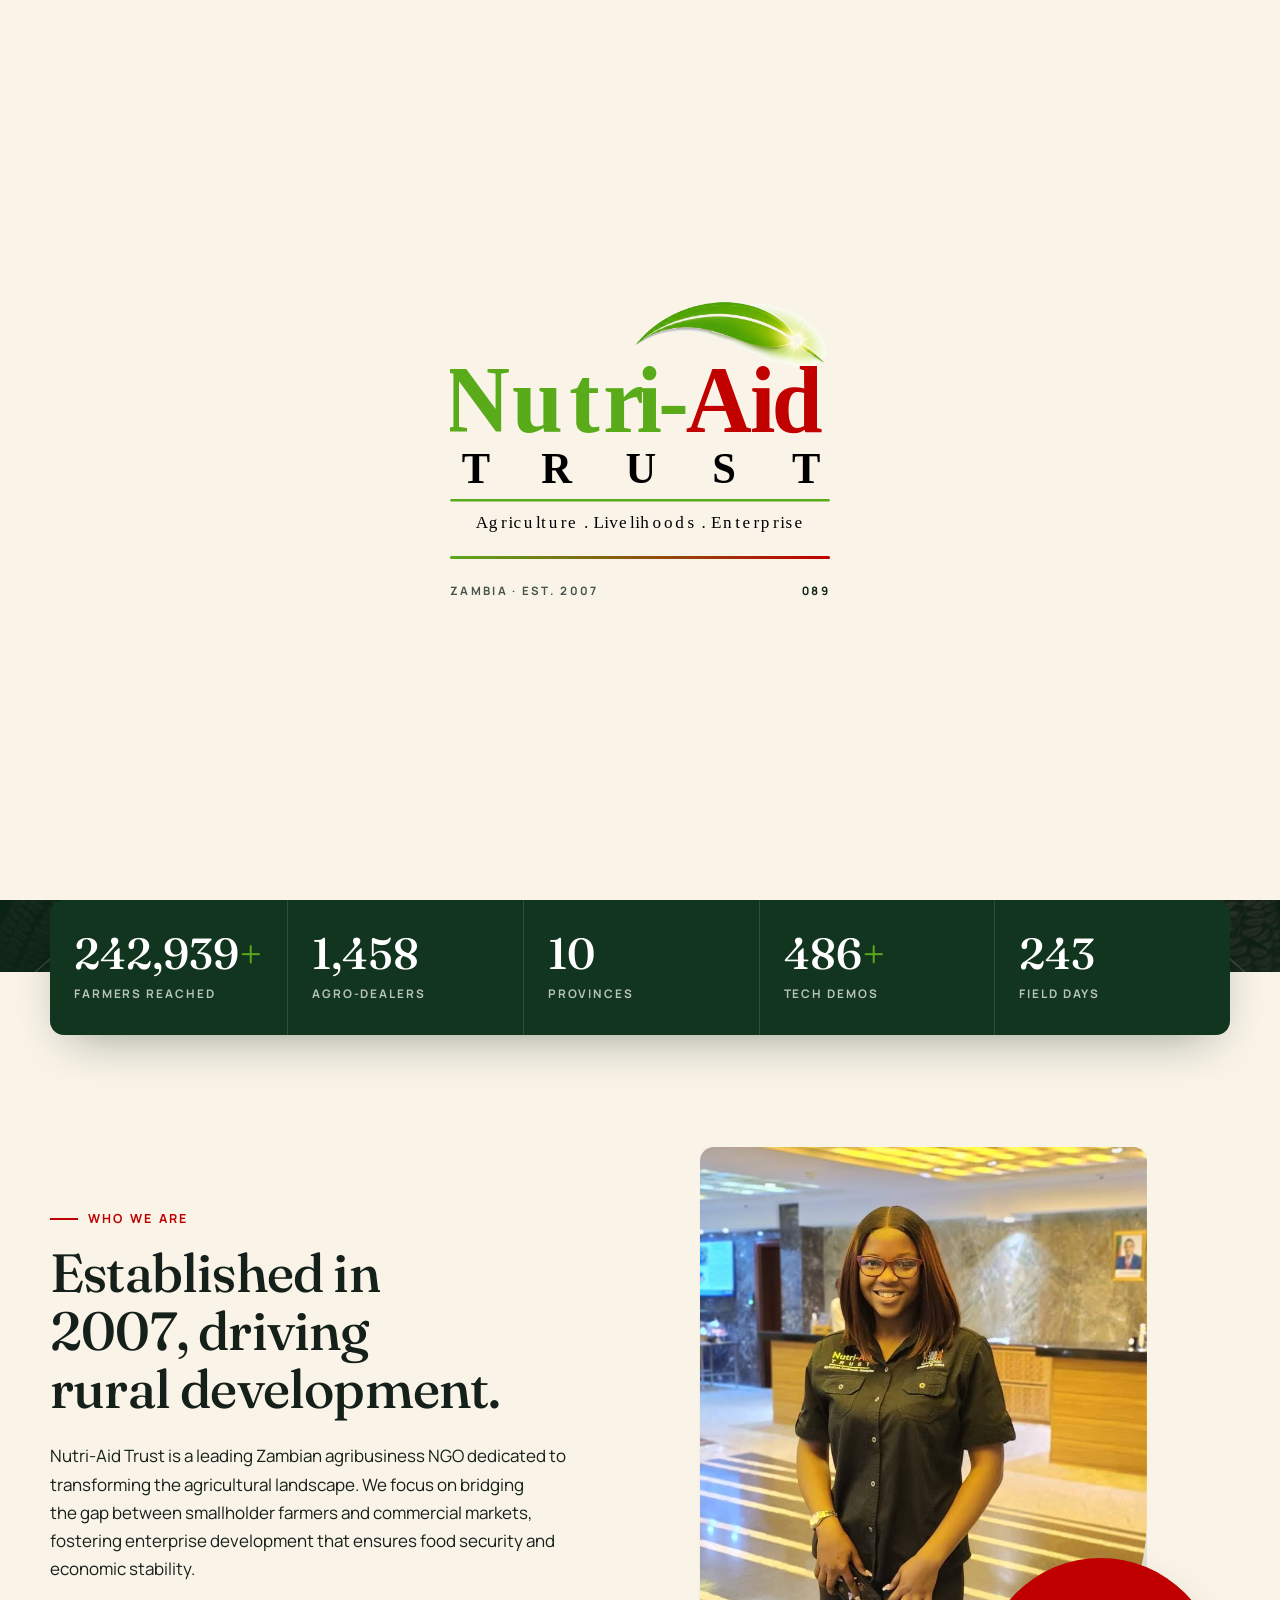
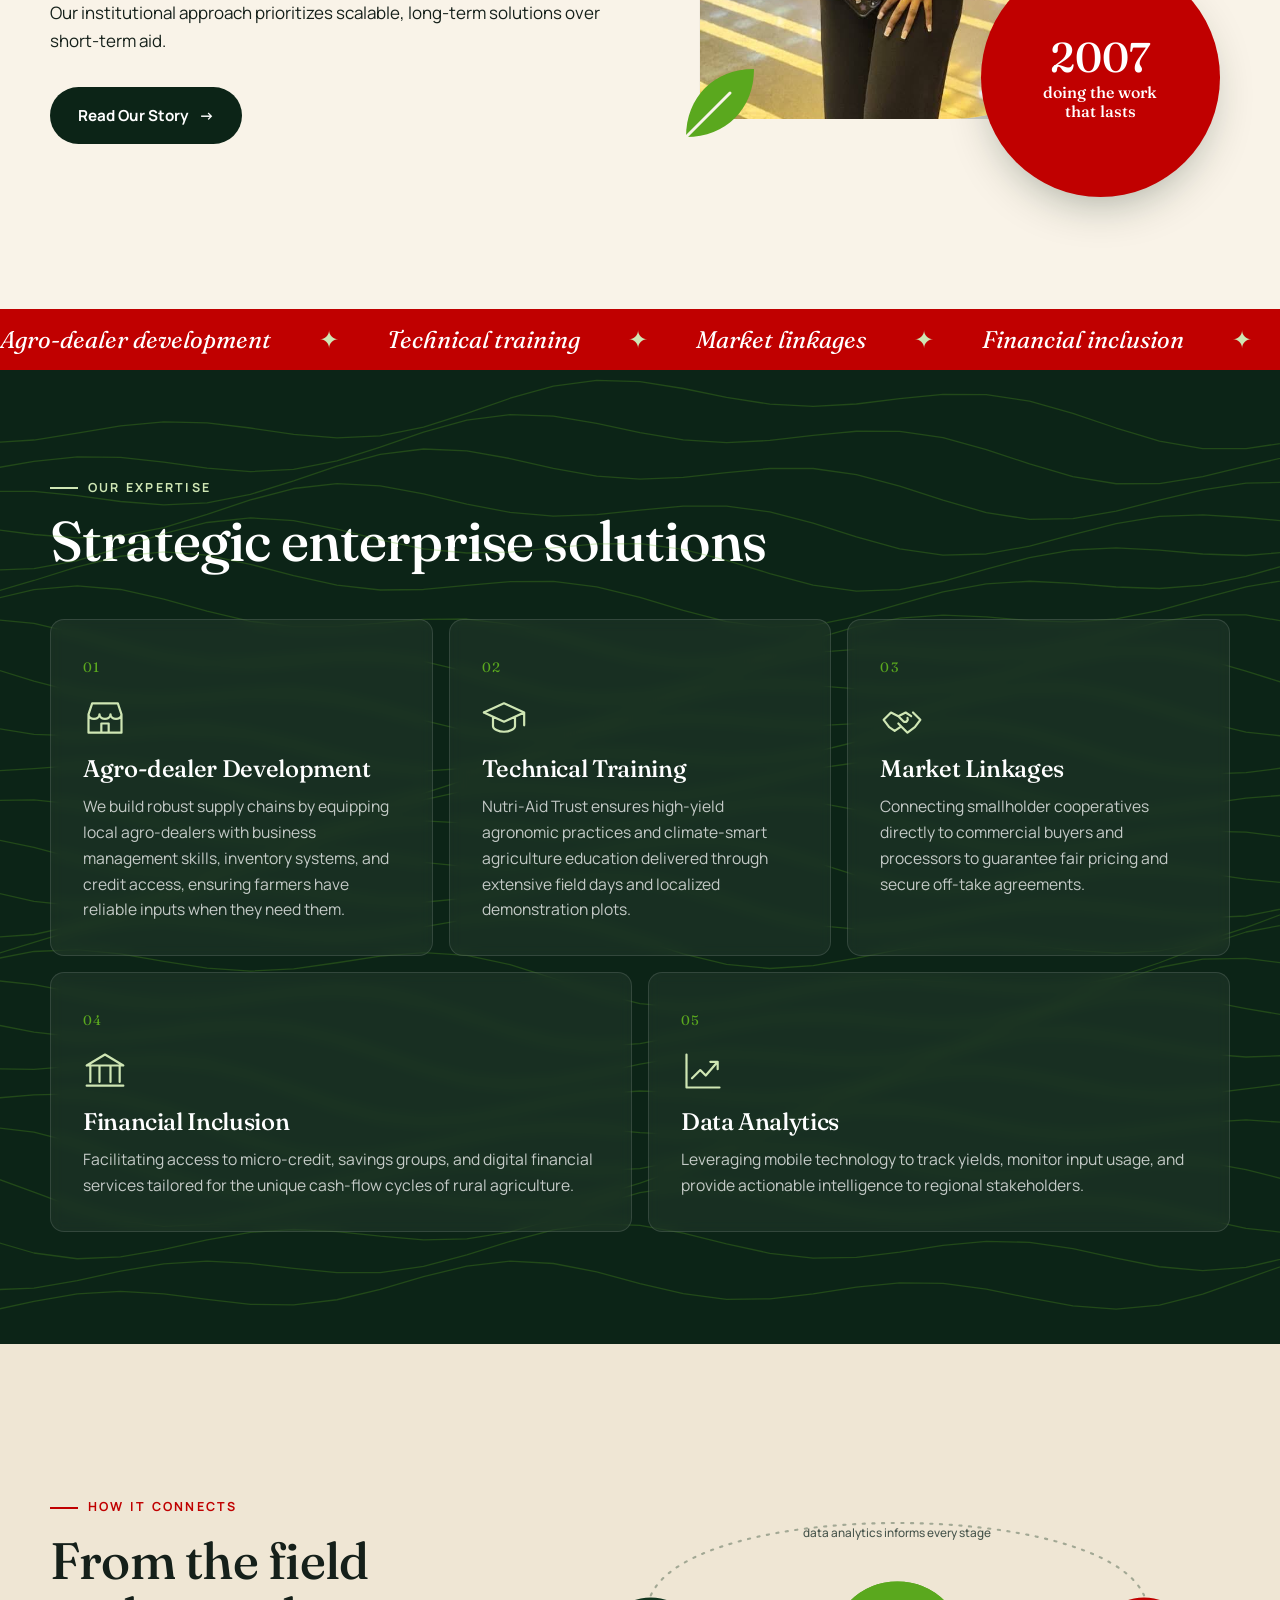
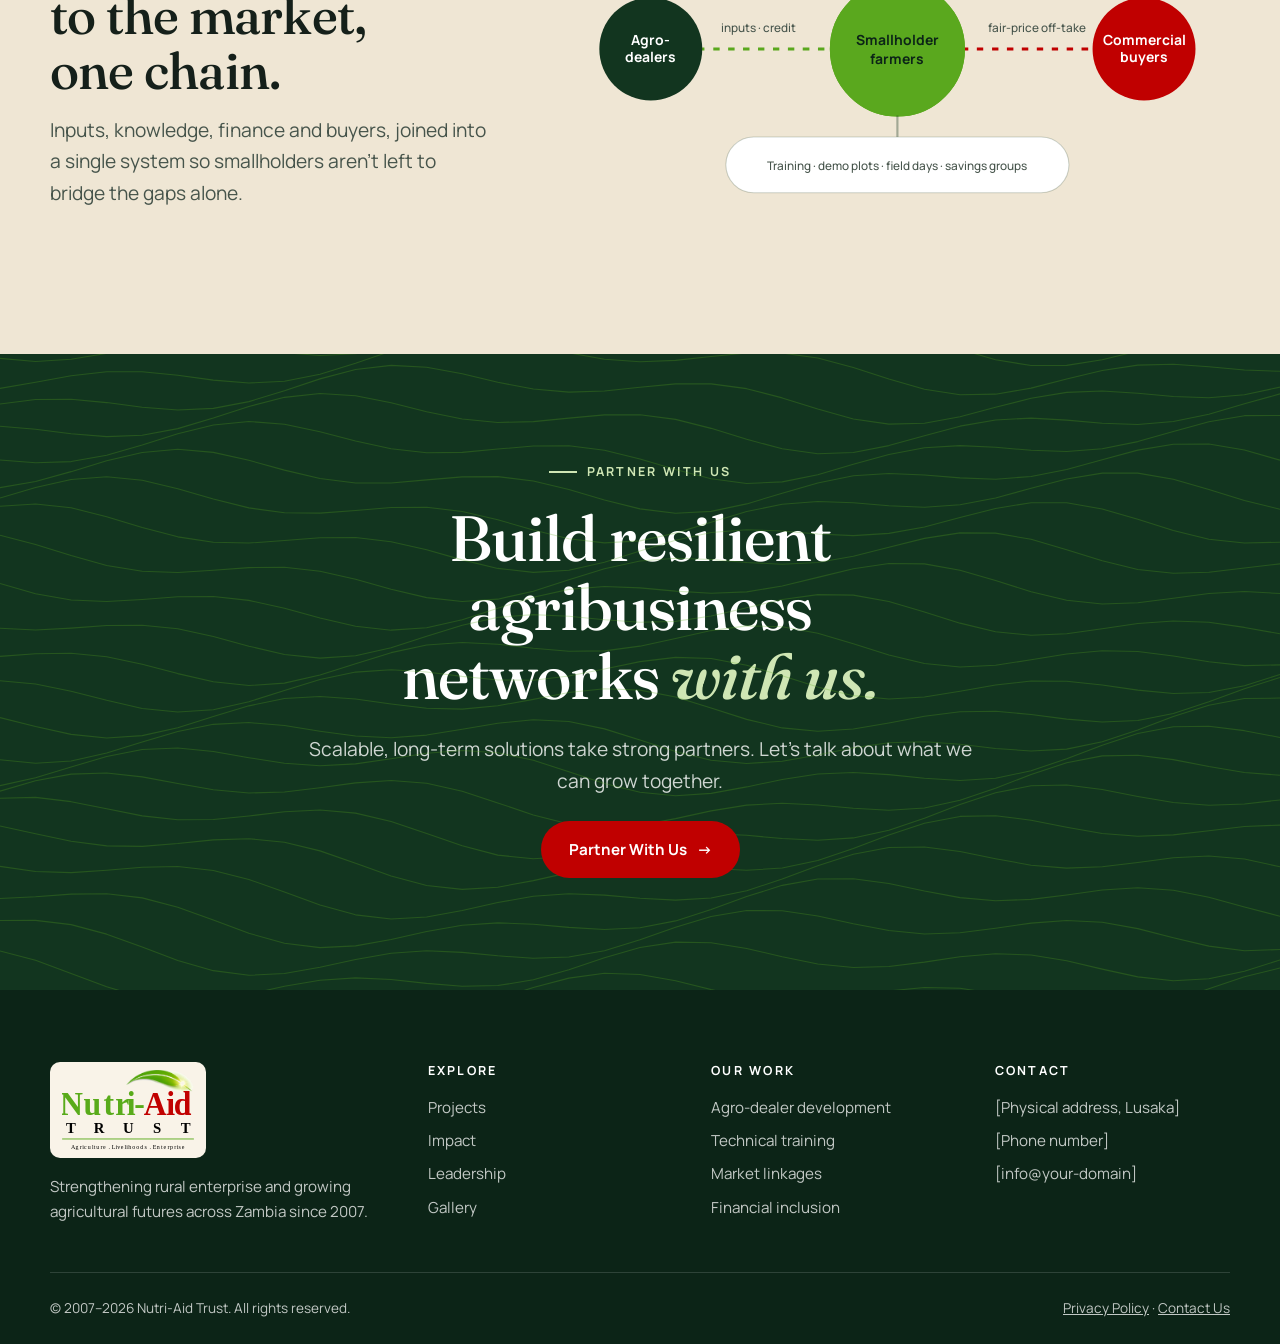
==== commit 01a60ef8: "feat: cinematic splash screen, site-wide motion, hero fit fix Co-Authored-By: Claude Sonnet 5.5 <nor" ====
--- a/index.html
+++ b/index.html
@@ -10,8 +10,18 @@
 <link rel="preconnect" href="https://fonts.gstatic.com" crossorigin>
 <link href="https://fonts.googleapis.com/css2?family=Fraunces:ital,opsz,wght@0,9..144,300..600;1,9..144,300..600&family=Manrope:wght@400;600;700;800&display=swap" rel="stylesheet">
 <link rel="stylesheet" href="assets/css/style.css">
+<link rel="stylesheet" href="assets/css/motion.css">
+<script>try{if(!sessionStorage.getItem("nat-splash")&&!matchMedia("(prefers-reduced-motion: reduce)").matches)document.documentElement.classList.add("splash-active")}catch(e){}</script>
 </head>
 <body>
+<div class="splash" id="splash" role="presentation" aria-hidden="true">
+  <div class="splash-panel top"></div><div class="splash-panel bottom"></div>
+  <div class="splash-center">
+    <img class="splash-logo" src="assets/img/logo.svg" alt="" width="1289" height="780">
+    <div class="splash-bar"><i></i></div>
+    <div class="splash-meta"><span>Zambia · Est. 2007</span><span class="splash-count">000</span></div>
+  </div>
+</div>
 <a class="skip" href="#main">Skip to content</a>
 
 <header class="site-header">
@@ -131,7 +141,7 @@
         <path class="flow" d="M370 180 C 430 180, 450 180, 510 180" stroke="#c00000" stroke-width="3" fill="none"/>
         <path d="M80 130 C 120 40, 500 40, 540 130" stroke="#12351f" stroke-opacity=".35" stroke-width="2" fill="none" stroke-dasharray="2 7" stroke-linecap="round"/>
         <g><circle cx="80" cy="180" r="48" fill="#12351f"/><text class="node-label" x="80" y="176" text-anchor="middle" fill="#fff" style="fill:#fff">Agro-</text><text class="node-label" x="80" y="192" text-anchor="middle" style="fill:#fff">dealers</text></g>
-        <g><circle cx="310" cy="180" r="62" fill="#5aa81e"/><text class="node-label" x="310" y="176" text-anchor="middle" style="fill:#0c2417">Smallholder</text><text class="node-label" x="310" y="194" text-anchor="middle" style="fill:#0c2417">farmers</text></g>
+        <circle class="pulse" cx="310" cy="180" r="62"/><circle class="pulse p2" cx="310" cy="180" r="62"/><g><circle cx="310" cy="180" r="62" fill="#5aa81e"/><text class="node-label" x="310" y="176" text-anchor="middle" style="fill:#0c2417">Smallholder</text><text class="node-label" x="310" y="194" text-anchor="middle" style="fill:#0c2417">farmers</text></g>
         <g><circle cx="540" cy="180" r="48" fill="#c00000"/><text class="node-label" x="540" y="176" text-anchor="middle" style="fill:#fff">Commercial</text><text class="node-label" x="540" y="192" text-anchor="middle" style="fill:#fff">buyers</text></g>
         <text class="node-sub" x="180" y="164" text-anchor="middle">inputs · credit</text>
         <text class="node-sub" x="440" y="164" text-anchor="middle">fair-price off-take</text>
@@ -166,6 +176,7 @@
   </div>
 </footer>
 <script src="assets/js/main.js"></script>
+<script src="assets/js/motion.js"></script>
 <script>document.getElementById("yr").textContent = new Date().getFullYear();</script>
 </body>
 </html>
--- a/assets/css/style.css
+++ b/assets/css/style.css
@@ -56,18 +56,19 @@
 .btn:hover .arr { transform: translateX(4px); }
 
 /* Header */
-.site-header { position: fixed; inset: 0 0 auto 0; z-index: 50; transition: background .3s, box-shadow .3s, padding .3s; padding: 18px 0; }
-.site-header.scrolled, .site-header.solid { background: rgba(249,243,232,.94); backdrop-filter: blur(12px); box-shadow: 0 1px 0 rgba(12,36,23,.1); padding: 6px 0; }
-.nav { display: flex; align-items: center; justify-content: space-between; gap: var(--s5); }
-.brand img { height: 92px; width: auto; transition: height .3s; background: var(--cream); border-radius: 14px; padding: 8px 14px; box-shadow: 0 8px 24px -10px rgba(0,0,0,.5); }
-.scrolled .brand img, .solid .brand img { height: 72px; padding: 0; background: none; box-shadow: none; }
+.site-header { position: fixed; inset: 0 0 auto 0; z-index: 50; }
+.nav { position: relative; isolation: isolate; display: flex; align-items: center; justify-content: space-between; gap: var(--s5); padding: 6px max(20px, calc((100% - var(--wrap)) / 2)); width: 100%; }
+/* Glass lives on a pseudo-element so the mobile menu overlay (position: fixed) isn't trapped by backdrop-filter */
+.nav::before { content: ""; position: absolute; inset: 0; z-index: -1; border-radius: 0; background: rgba(249,243,232,.72); -webkit-backdrop-filter: blur(18px) saturate(1.6); backdrop-filter: blur(18px) saturate(1.6); border-bottom: 1px solid rgba(255,255,255,.55); box-shadow: 0 10px 30px -14px rgba(0,0,0,.5); transition: background .3s; }
+.scrolled .nav::before { background: rgba(249,243,232,.86); }
+@supports not (backdrop-filter: blur(1px)) { .nav::before { background: rgba(249,243,232,.96); } }
+.brand img { height: 88px; width: auto; }
 .nav-links { display: flex; align-items: center; gap: var(--s6); list-style: none; margin: 0; padding: 0; }
-.nav-links a { text-decoration: none; font-weight: 600; font-size: .95rem; position: relative; padding: 6px 0; color: var(--white); }
-.scrolled .nav-links a, .solid .nav-links a { color: var(--ink); }
+.nav-links a { text-decoration: none; font-weight: 700; font-size: .95rem; position: relative; padding: 6px 0; color: var(--ink); }
 .nav-links a:not(.btn)::after { content: ""; position: absolute; left: 0; right: 0; bottom: 0; height: 2px; background: var(--leaf); transform: scaleX(0); transform-origin: left; transition: transform .3s var(--ease); }
 .nav-links a:not(.btn):hover::after, .nav-links a[aria-current="page"]::after { transform: scaleX(1); }
 .nav-links .btn { color: var(--white); padding: 10px 22px; min-height: 44px; }
-.menu-btn { display: none; width: 48px; height: 48px; border: 0; border-radius: 12px; background: var(--cream); cursor: pointer; position: relative; }
+.menu-btn { display: none; width: 48px; height: 48px; border: 0; border-radius: 50%; background: rgba(12,36,23,.08); cursor: pointer; position: relative; }
 .menu-btn span, .menu-btn span::before, .menu-btn span::after { position: absolute; left: 13px; width: 22px; height: 2px; background: var(--forest-900); content: ""; transition: transform .3s var(--ease), opacity .2s; }
 .menu-btn span { top: 23px; } .menu-btn span::before { left: 0; top: -7px; } .menu-btn span::after { left: 0; top: 7px; }
 .menu-btn[aria-expanded="true"] span { background: transparent; }
@@ -75,12 +76,12 @@
 .menu-btn[aria-expanded="true"] span::after { transform: translateY(-7px) rotate(-45deg); }
 
 /* Hero */
-.hero { position: relative; min-height: 100svh; display: grid; align-items: end; color: var(--white); background: var(--forest-900); overflow: hidden; isolation: isolate; }
+.hero { position: relative; min-height: calc(100svh + 72px); display: grid; align-items: end; color: var(--white); background: var(--forest-900); overflow: hidden; isolation: isolate; }
 .hero-bg { position: absolute; inset: -8% 0; z-index: -3; background: url("../img/field.jpg") center/cover; will-change: transform; }
 .hero::before { content: ""; position: absolute; inset: 0; z-index: -2; background: linear-gradient(180deg, rgba(12,36,23,.55) 0%, rgba(12,36,23,.35) 35%, rgba(12,36,23,.92) 100%), linear-gradient(90deg, rgba(12,36,23,.7), transparent 70%); }
 .hero-rows { position: absolute; inset: 0; z-index: -1; background: url("../img/rows.svg") center bottom/cover; pointer-events: none; }
-.hero-inner { padding: 160px 0 var(--s9); display: grid; gap: var(--s6); }
-.hero h1 { font-size: clamp(2.7rem, 7.2vw, 6rem); max-width: 14ch; font-weight: 400; }
+.hero-inner { padding: 150px 0 calc(var(--s8) + 72px); display: grid; gap: var(--s6); }
+.hero h1 { font-size: clamp(2.7rem, min(7.2vw, 11.5vh), 6rem); max-width: 14ch; font-weight: 400; }
 .hero h1 em { font-style: italic; color: var(--leaf-soft); }
 .hero .lede { color: rgba(255,255,255,.88); }
 .hero-cta { display: flex; flex-wrap: wrap; gap: var(--s3); }
@@ -202,16 +203,15 @@
   .hero-badge { display: none; }
 }
 @media (max-width: 860px) {
-  .site-header.scrolled, .site-header.solid { backdrop-filter: none; background: var(--cream); }
   .menu-btn { display: block; }
-  .nav-links { position: fixed; inset: 0; background: var(--forest-900); flex-direction: column; justify-content: center; gap: var(--s5); opacity: 0; visibility: hidden; transform: translateY(-12px); transition: .35s var(--ease); }
+  .nav { padding: 4px 16px; }
+  .brand img { height: 66px; }
+  .nav-links { position: fixed; inset: 0; background: var(--cream); flex-direction: column; justify-content: center; gap: var(--s5); opacity: 0; visibility: hidden; transform: translateY(-12px); transition: .35s var(--ease); }
   .nav-links.open { opacity: 1; visibility: visible; transform: none; }
-  .nav-links a, .scrolled .nav-links a, .solid .nav-links a { color: var(--white); font: 400 2rem var(--font-display); }
-  .nav-links .btn { font: 700 1rem var(--font-body); }
+  .nav-links a { font: 400 2rem var(--font-display); }
+  .nav-links .btn { font: 700 1rem var(--font-body); color: var(--white); }
   .menu-btn { z-index: 60; position: relative; }
   .brand { position: relative; z-index: 60; }
-  .brand img { height: 64px; }
-  .scrolled .brand img, .solid .brand img { background: var(--cream); padding: 4px 8px; border-radius: 10px; height: 60px; }
 }
 @media (max-width: 600px) {
   .section { padding: var(--s8) 0; }
@@ -229,3 +229,12 @@
   *, *::before, *::after { animation: none !important; transition: none !important; scroll-behavior: auto !important; }
   .rise, .reveal { opacity: 1; transform: none; }
 }
+
+/* Leadership */
+.person .avatar { aspect-ratio: 4/5; display: grid; place-items: center; position: relative; overflow: hidden; background: radial-gradient(circle at 30% 20%, var(--forest-700), var(--forest-900)); }
+.person .avatar::before { content: ""; position: absolute; inset: 0; background: url("../img/contours.svg") center/cover; opacity: .9; }
+.person .avatar span { position: relative; font: 400 clamp(4rem, 9vw, 6.5rem)/1 var(--font-display); font-style: italic; color: var(--leaf-soft); }
+.person .card-body { gap: var(--s3); }
+.person h3 { font-size: 1.5rem; }
+.person .tag { background: var(--forest-900); color: var(--white); letter-spacing: .08em; text-transform: none; font-size: .78rem; }
+.note code { font-size: .88em; background: var(--sand); padding: 1px 6px; border-radius: 4px; }
--- a/assets/css/motion.css
+++ b/assets/css/motion.css
@@ -0,0 +1,69 @@
+/* Splash screen + site-wide motion. Loaded after style.css. */
+
+/* ---------- Splash (home only, once per session) ---------- */
+.splash { display: none; position: fixed; inset: 0; z-index: 200; cursor: pointer; }
+.splash-active .splash { display: block; }
+.splash-active body { overflow: hidden; }
+.splash-panel { position: absolute; left: 0; right: 0; height: 50.2%; background: var(--cream); transition: transform 1.05s cubic-bezier(.8, 0, .15, 1); }
+.splash-panel.top { top: 0; } .splash-panel.bottom { bottom: 0; }
+.splash-panel::after { content: ""; position: absolute; left: 0; right: 0; height: 3px; background: var(--leaf); opacity: 0; transition: opacity .2s; }
+.splash.open .splash-panel::after { opacity: 1; }
+.splash-panel.top::after { bottom: 0; } .splash-panel.bottom::after { top: 0; }
+.splash.open .splash-panel.top { transform: translateY(-101%); }
+.splash.open .splash-panel.bottom { transform: translateY(101%); }
+.splash-center { position: absolute; inset: 0; display: grid; place-content: center; justify-items: center; gap: var(--s5); transition: opacity .35s, transform .6s var(--ease); }
+.splash.open .splash-center { opacity: 0; transform: scale(1.06); }
+.splash-logo { width: min(380px, 70vw); height: auto; opacity: 0; clip-path: inset(0 100% 0 0); animation: logoWipe 1.3s .25s cubic-bezier(.7, 0, .2, 1) forwards; }
+@keyframes logoWipe { to { opacity: 1; clip-path: inset(0 0 0 0); } }
+.splash-bar { width: min(380px, 70vw); height: 3px; background: rgba(12, 36, 23, .12); overflow: hidden; border-radius: 2px; }
+.splash-bar i { display: block; height: 100%; width: 100%; background: linear-gradient(90deg, var(--leaf), var(--crimson)); transform: scaleX(0); transform-origin: left; animation: fill 2.1s .2s cubic-bezier(.6, 0, .2, 1) forwards; }
+@keyframes fill { to { transform: scaleX(1); } }
+.splash-meta { display: flex; justify-content: space-between; width: min(380px, 70vw); font: 700 .72rem var(--font-body); letter-spacing: .2em; text-transform: uppercase; color: var(--ink-soft); }
+.splash-count { font-variant-numeric: tabular-nums; color: var(--forest-900); }
+.splash-active .rise { animation-play-state: paused; }
+
+/* ---------- Motion throughout ---------- */
+.scroll-progress { position: fixed; top: 0; left: 0; height: 3px; width: 100%; background: linear-gradient(90deg, var(--leaf), var(--crimson)); transform: scaleX(0); transform-origin: left; z-index: 60; pointer-events: none; }
+.hero-bg { animation: kenburns 24s ease-out forwards; }
+@keyframes kenburns { from { scale: 1.12; } to { scale: 1; } }
+
+/* word-by-word headline reveal */
+.w { display: inline-block; overflow: hidden; vertical-align: top; padding-bottom: .12em; margin-bottom: -.12em; }
+.w > span { display: inline-block; transform: translateY(105%); transition: transform .9s var(--ease); transition-delay: calc(var(--k) * 55ms); }
+.in .w > span, .in.w > span { transform: none; }
+
+/* image unveil */
+.collage .a { clip-path: inset(0 0 100% 0); transition: clip-path 1.3s cubic-bezier(.7, 0, .2, 1) .15s; }
+.collage.in .a { clip-path: inset(0 0 0 0); }
+.collage .b { transform: scale(0); transition: transform .8s cubic-bezier(.3, 1.5, .5, 1) .9s; }
+.collage.in .b { transform: none; }
+.collage .leaf { transform-origin: bottom left; transform: scale(0) rotate(-40deg); transition: transform .9s var(--ease) 1.2s; }
+.collage.in .leaf { transform: none; }
+
+/* pillar icons draw themselves */
+.pillar svg path { stroke-dasharray: 1; stroke-dashoffset: 1; transition: stroke-dashoffset 1.6s ease .3s; }
+.pillar.in svg path { stroke-dashoffset: 0; }
+
+/* diagram: nodes pop in, farmers pulse */
+.chain svg g { transform-box: fill-box; transform-origin: center; transition: transform .8s cubic-bezier(.3, 1.4, .5, 1), opacity .6s; }
+.chain .reveal:not(.in) svg g { transform: scale(.4); opacity: 0; }
+.chain svg g:nth-of-type(2) { transition-delay: .25s; }
+.chain svg g:nth-of-type(3) { transition-delay: .5s; }
+.pulse { fill: none; stroke: var(--leaf); stroke-width: 2; transform-box: fill-box; transform-origin: center; animation: pulse 2.8s ease-out infinite; }
+.pulse.p2 { animation-delay: 1.4s; }
+@keyframes pulse { from { transform: scale(1); opacity: .8; } to { transform: scale(1.7); opacity: 0; } }
+
+/* buttons: light sweep; marquee pauses on hover; initials tilt */
+.btn-primary { position: relative; overflow: hidden; }
+.btn-primary::after { content: ""; position: absolute; inset: 0; background: linear-gradient(110deg, transparent 30%, rgba(255, 255, 255, .35) 50%, transparent 70%); transform: translateX(-120%); transition: transform .7s var(--ease); }
+.btn-primary:hover::after { transform: translateX(120%); }
+.marquee:hover .marquee-track { animation-play-state: paused; }
+.person .avatar span { transition: transform .6s var(--ease); }
+.card:hover .avatar span { transform: scale(1.12) rotate(-3deg); }
+
+@media (prefers-reduced-motion: reduce) {
+  .splash { display: none !important; }
+  .w > span, .collage .a, .collage .b, .collage .leaf { transform: none !important; clip-path: none !important; }
+  .pillar svg path { stroke-dashoffset: 0; }
+  .chain .reveal:not(.in) svg g { transform: none; opacity: 1; }
+}
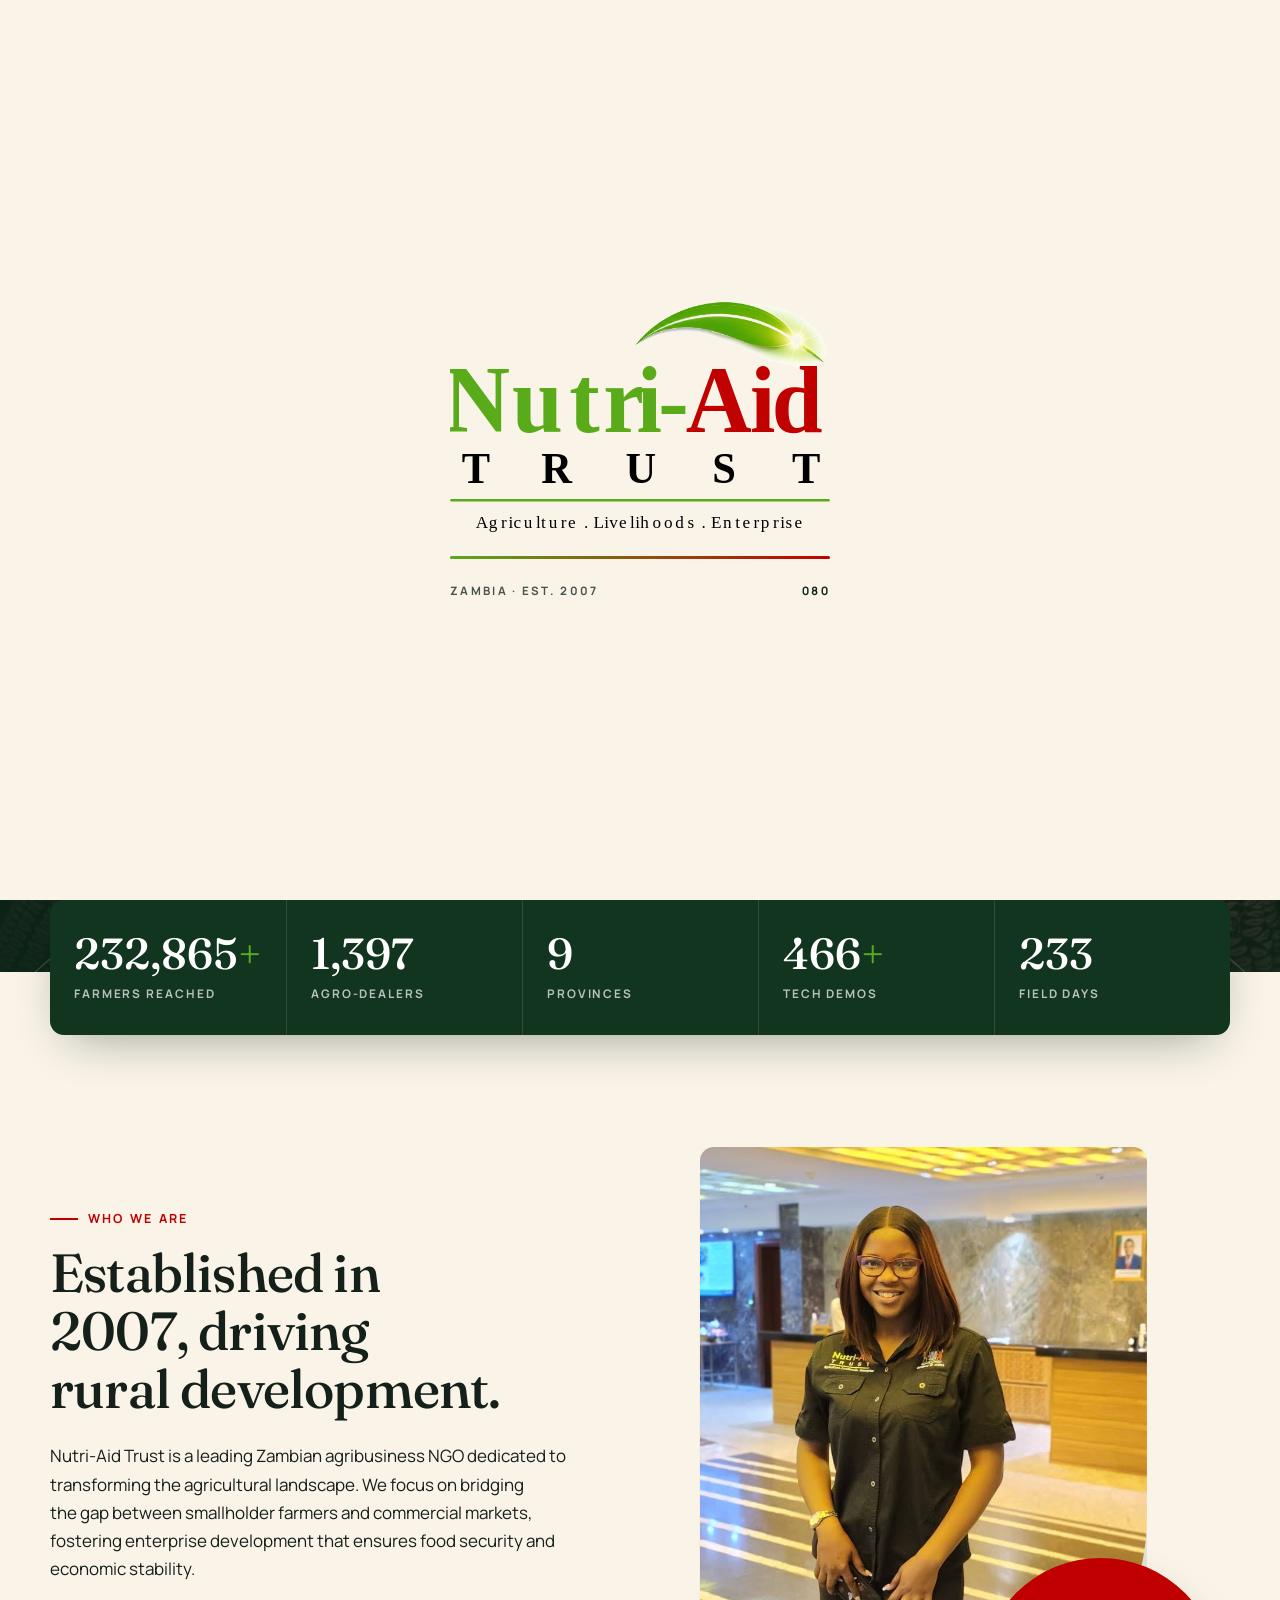
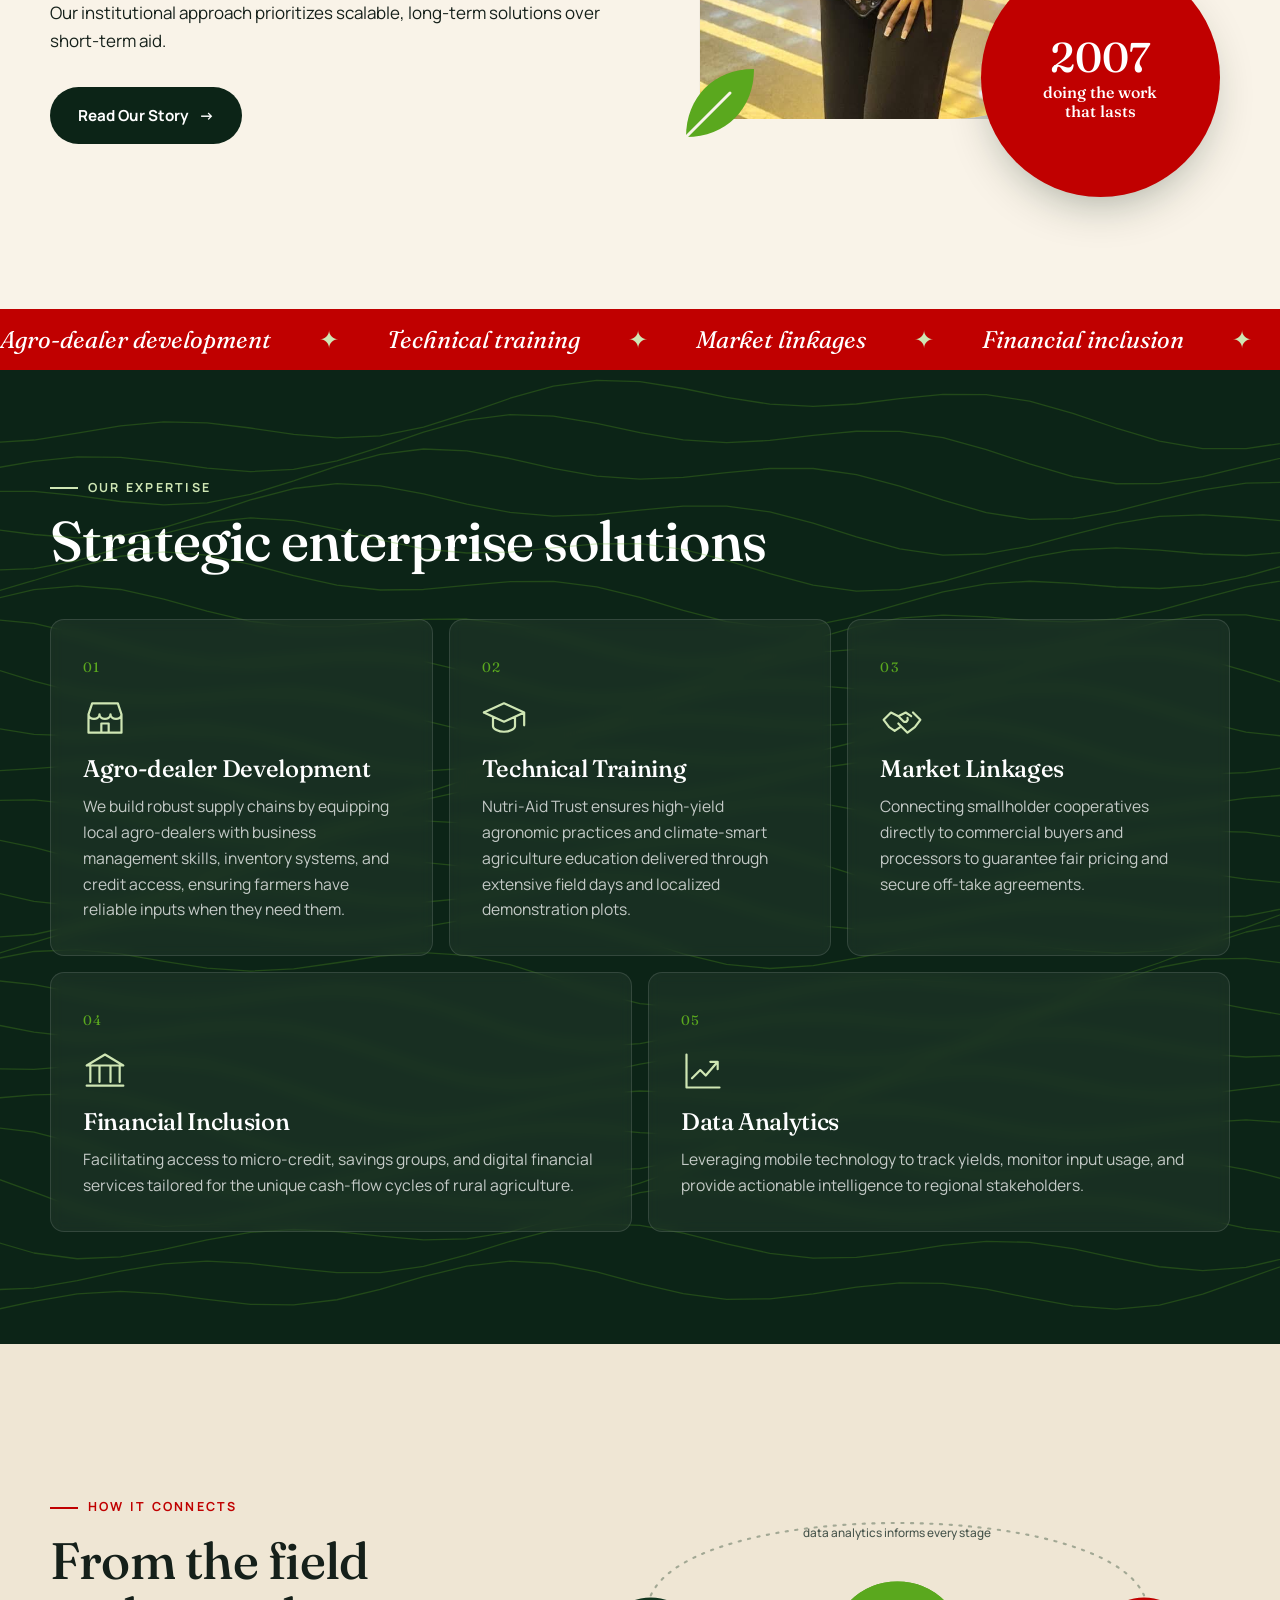
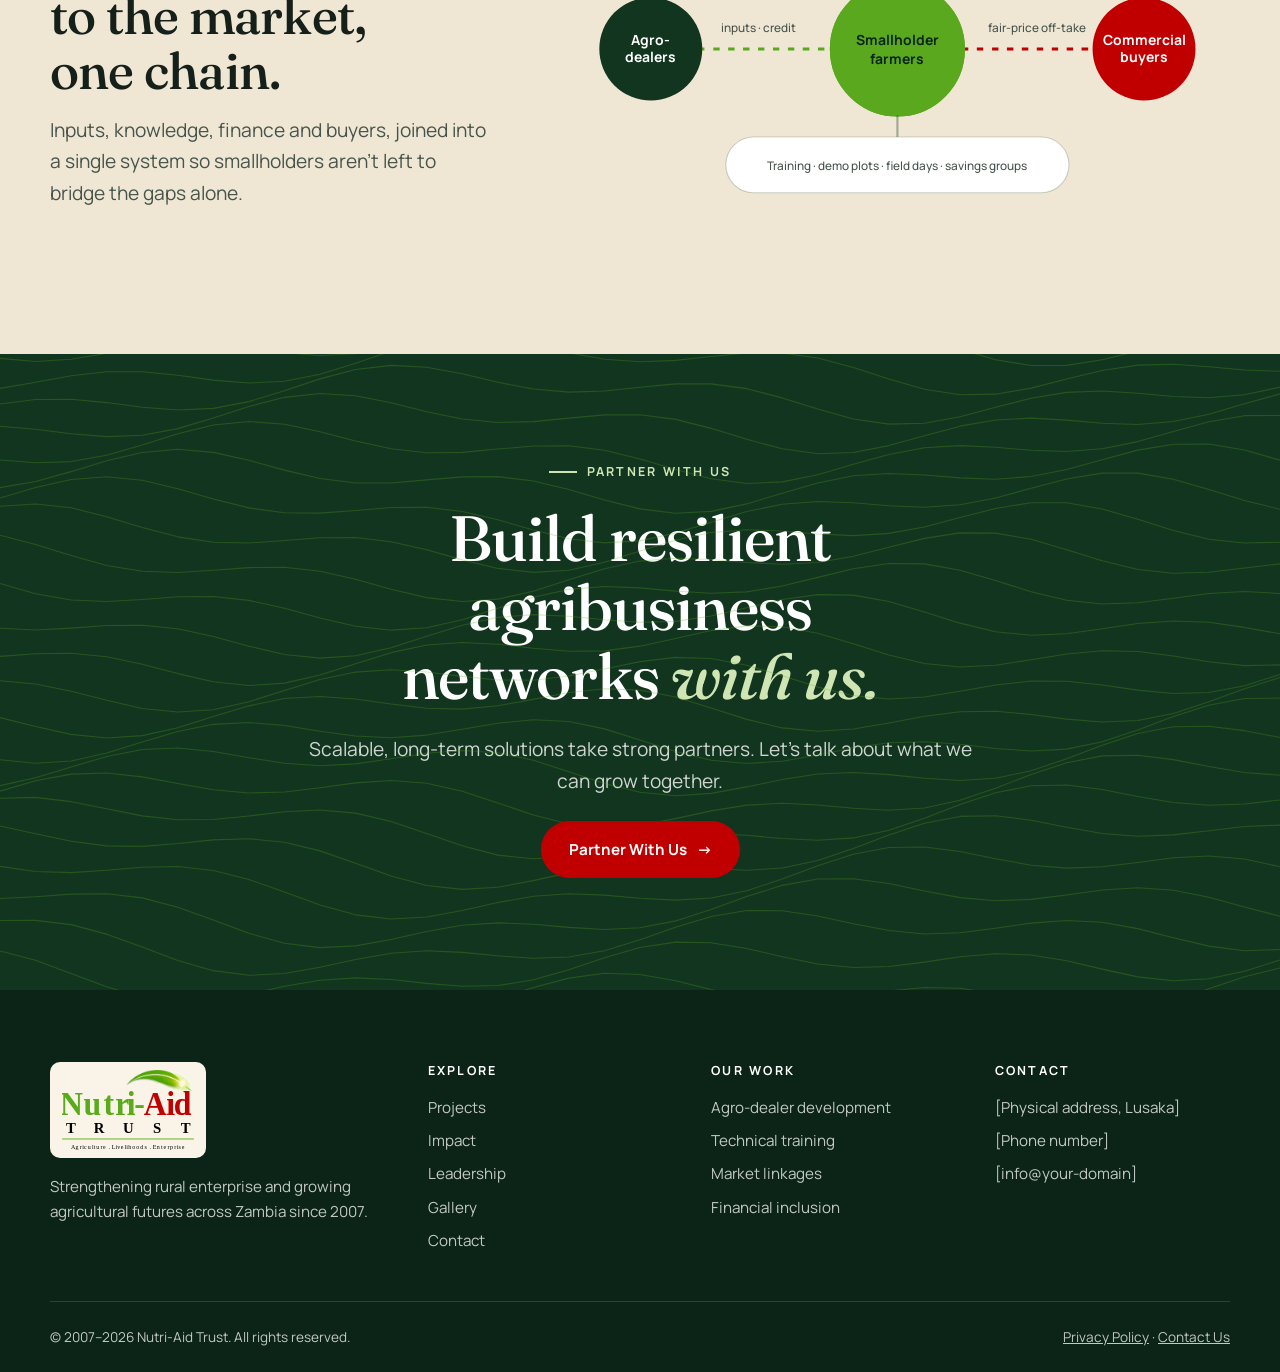
==== commit 927a9ad5: "Add real photo gallery with lightbox and a contact page - gallery.html: 24 field photos with categor" ====
--- a/index.html
+++ b/index.html
@@ -34,6 +34,7 @@
       <li><a href="impact.html">Impact</a></li>
       <li><a href="leadership.html">Leadership</a></li>
       <li><a href="gallery.html">Gallery</a></li>
+      <li><a href="contact.html">Contact</a></li>
       <li><a class="btn btn-primary" href="#partner">Partner With Us</a></li>
     </ul>
   </div>
@@ -168,11 +169,11 @@
   <div class="wrap">
     <div class="foot-grid">
       <div><img src="assets/img/logo.svg" alt="Nutri-Aid Trust" width="1289" height="780"><p>Strengthening rural enterprise and growing agricultural futures across Zambia since 2007.</p></div>
-      <div><h4>Explore</h4><ul><li><a href="projects.html">Projects</a></li><li><a href="impact.html">Impact</a></li><li><a href="leadership.html">Leadership</a></li><li><a href="gallery.html">Gallery</a></li></ul></div>
+      <div><h4>Explore</h4><ul><li><a href="projects.html">Projects</a></li><li><a href="impact.html">Impact</a></li><li><a href="leadership.html">Leadership</a></li><li><a href="gallery.html">Gallery</a></li><li><a href="contact.html">Contact</a></li></ul></div>
       <div><h4>Our work</h4><ul><li><a href="index.html#expertise">Agro-dealer development</a></li><li><a href="index.html#expertise">Technical training</a></li><li><a href="index.html#expertise">Market linkages</a></li><li><a href="index.html#expertise">Financial inclusion</a></li></ul></div>
       <div><h4>Contact</h4><ul><li>[Physical address, Lusaka]</li><li>[Phone number]</li><li><a href="mailto:[info@your-domain]">[info@your-domain]</a></li></ul></div>
     </div>
-    <div class="foot-base"><span>© 2007–<span id="yr">2026</span> Nutri-Aid Trust. All rights reserved.</span><span><a href="#">Privacy Policy</a> · <a href="#">Contact Us</a></span></div>
+    <div class="foot-base"><span>© 2007–<span id="yr">2026</span> Nutri-Aid Trust. All rights reserved.</span><span><a href="#">Privacy Policy</a> · <a href="contact.html">Contact Us</a></span></div>
   </div>
 </footer>
 <script src="assets/js/main.js"></script>
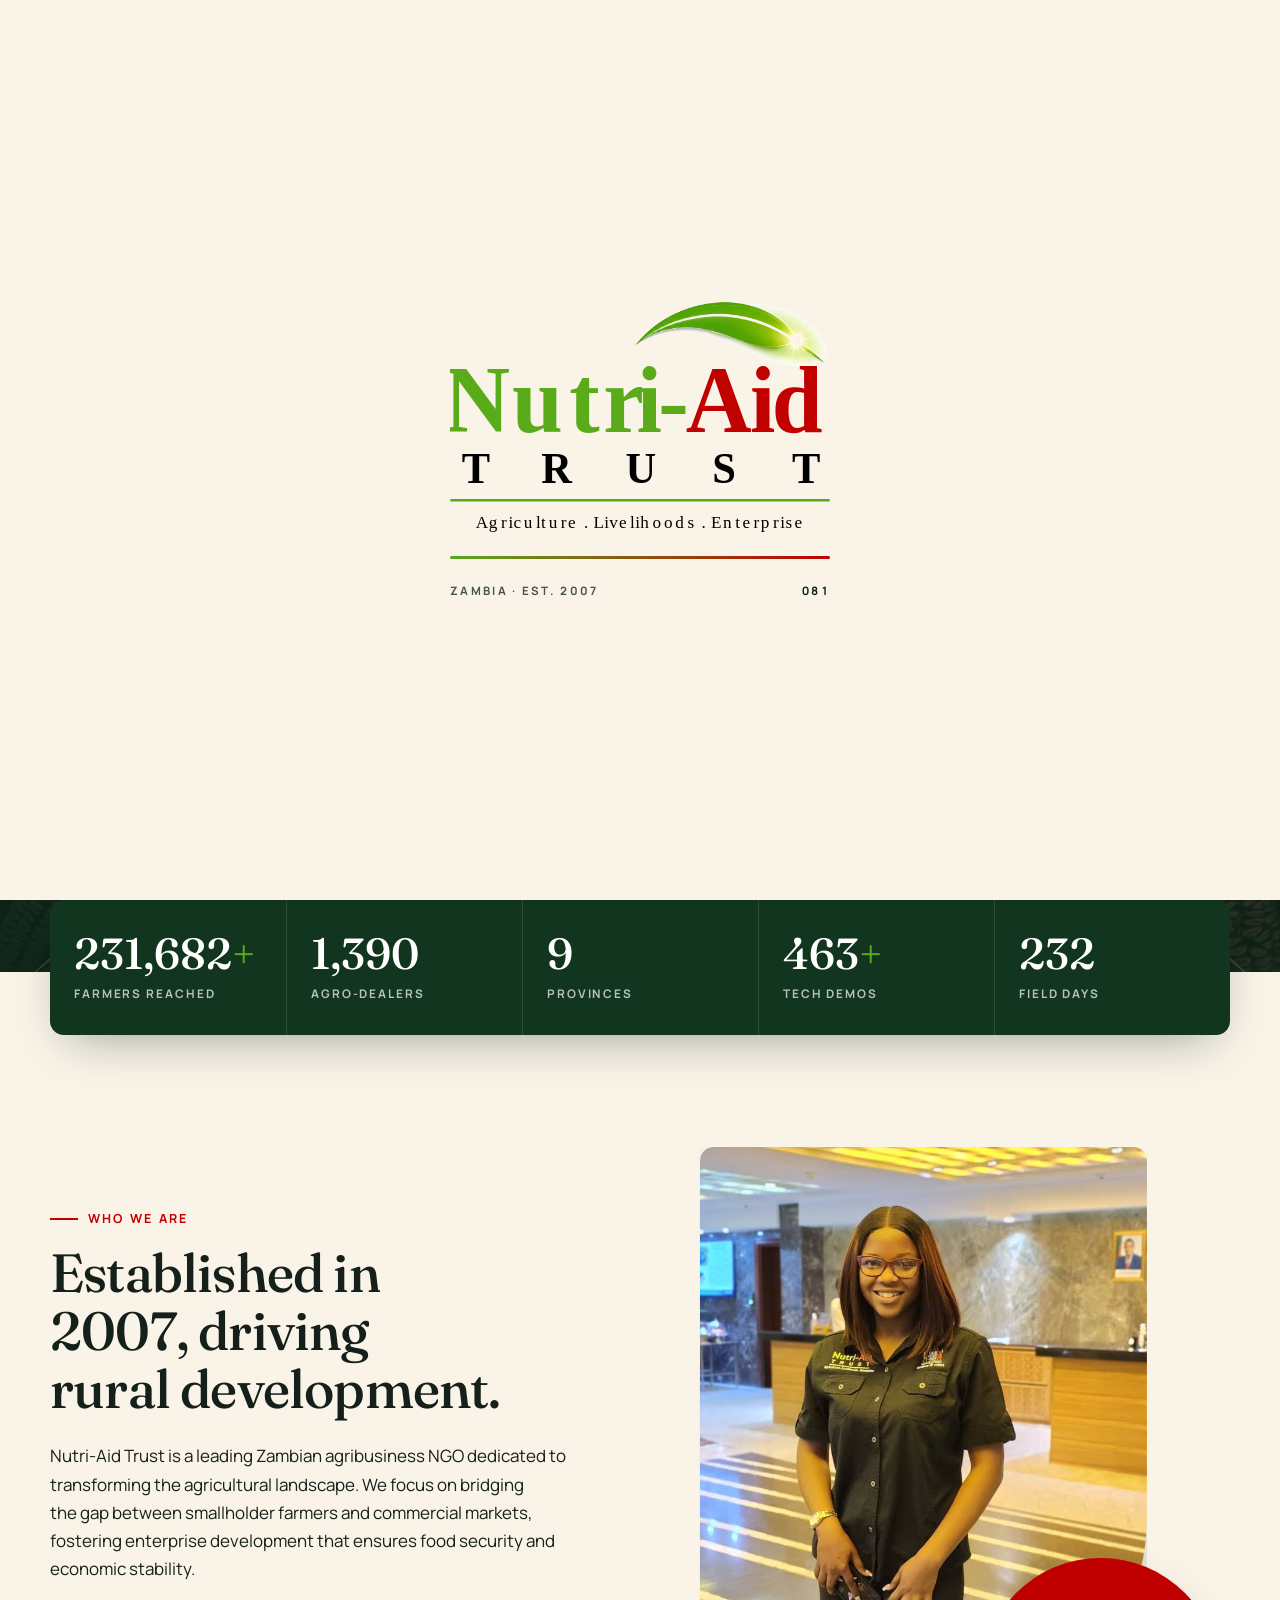
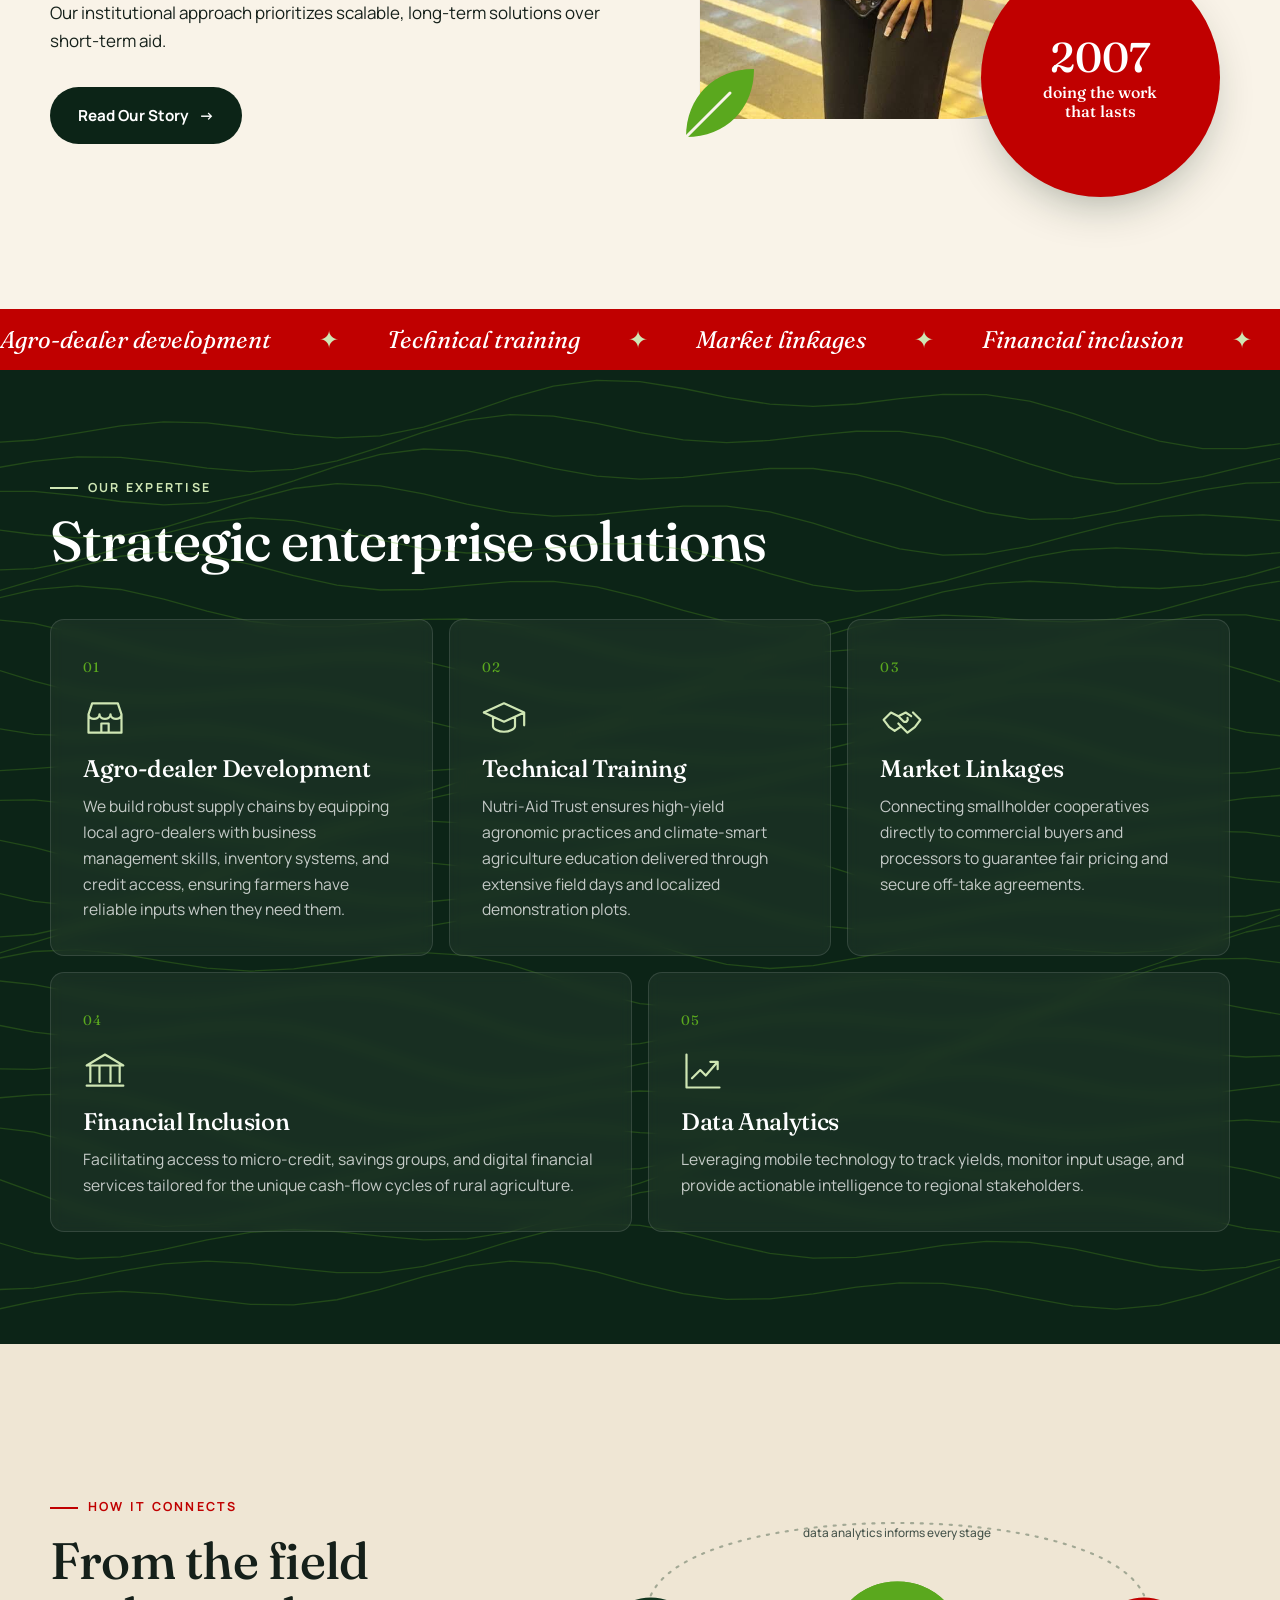
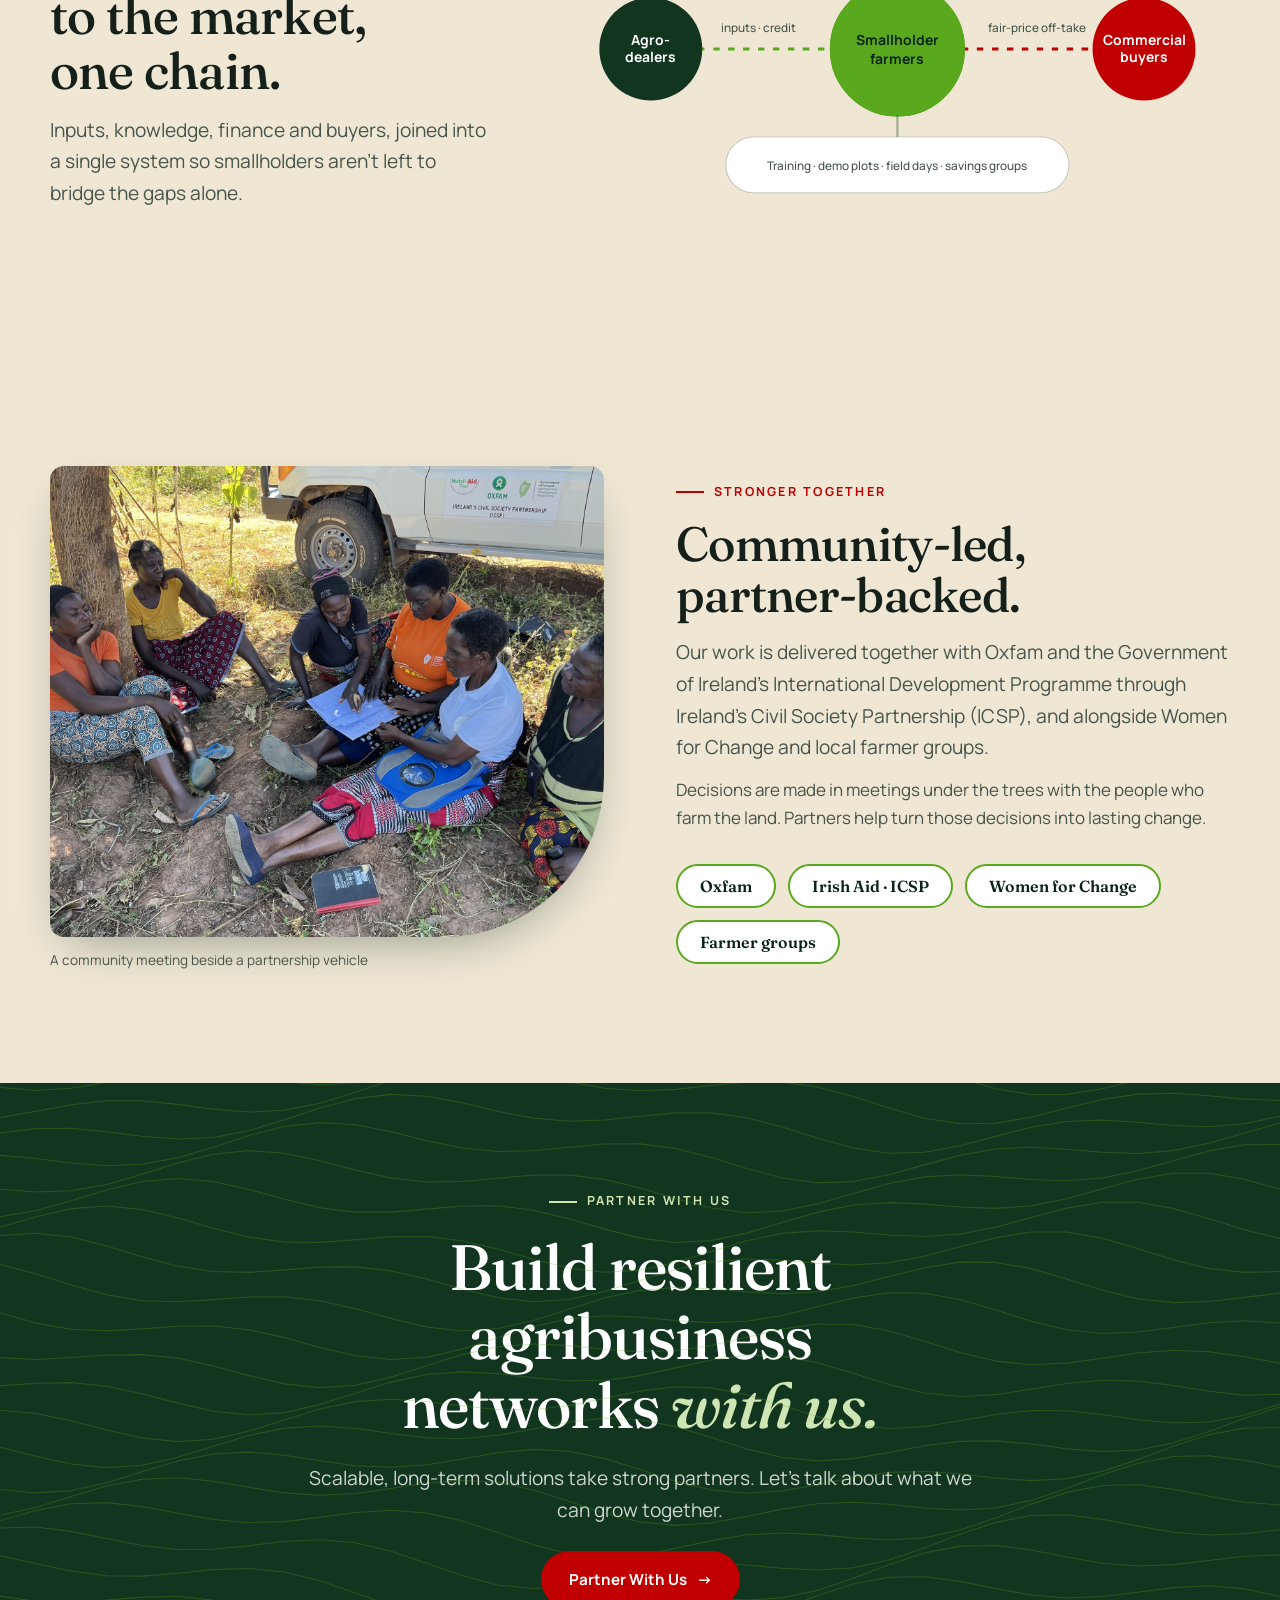
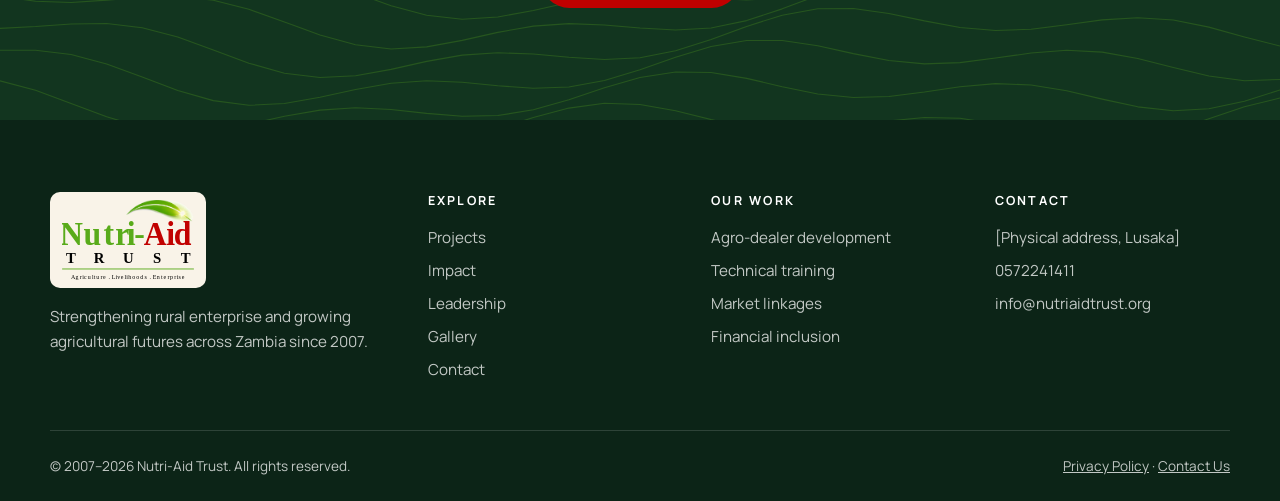
==== commit 6f9aaf4b: "Add partner credits section and real contact details - Home: 'Community-led, partner-backed' section" ====
--- a/index.html
+++ b/index.html
@@ -11,6 +11,7 @@
 <link href="https://fonts.googleapis.com/css2?family=Fraunces:ital,opsz,wght@0,9..144,300..600;1,9..144,300..600&family=Manrope:wght@400;600;700;800&display=swap" rel="stylesheet">
 <link rel="stylesheet" href="assets/css/style.css">
 <link rel="stylesheet" href="assets/css/motion.css">
+<link rel="stylesheet" href="assets/css/extra.css">
 <script>try{if(!sessionStorage.getItem("nat-splash")&&!matchMedia("(prefers-reduced-motion: reduce)").matches)document.documentElement.classList.add("splash-active")}catch(e){}</script>
 </head>
 <body>
@@ -154,13 +155,29 @@
   </div>
 </section>
 
+<section class="section partners" id="partners">
+  <div class="wrap partners-grid">
+    <figure class="partner-photo reveal">
+      <img src="assets/img/gallery/community-meeting.jpg" alt="Women farmers reviewing records beside a project vehicle carrying the Nutri-Aid Trust, Oxfam and Irish Aid partnership logos" width="1800" height="1350" loading="lazy">
+      <figcaption>A community meeting beside a partnership vehicle</figcaption>
+    </figure>
+    <div class="reveal" style="--i:1">
+      <span class="eyebrow">Stronger together</span>
+      <h2>Community-led, partner-backed.</h2>
+      <p class="lede">Our work is delivered together with Oxfam and the Government of Ireland&rsquo;s International Development Programme through Ireland&rsquo;s Civil Society Partnership (ICSP), and alongside Women for Change and local farmer groups.</p>
+      <p>Decisions are made in meetings under the trees with the people who farm the land. Partners help turn those decisions into lasting change.</p>
+      <ul class="partner-pills"><li>Oxfam</li><li>Irish Aid &middot; ICSP</li><li>Women for Change</li><li>Farmer groups</li></ul>
+    </div>
+  </div>
+</section>
+
 <section class="section cta on-dark" id="partner">
   <div class="contours" aria-hidden="true"></div>
   <div class="wrap reveal">
     <span class="eyebrow">Partner with us</span>
     <h2>Build resilient agribusiness networks <em>with us.</em></h2>
     <p class="lede">Scalable, long-term solutions take strong partners. Let's talk about what we can grow together.</p>
-    <a class="btn btn-primary" href="mailto:[info@your-domain]">Partner With Us <span class="arr" aria-hidden="true">→</span></a>
+    <a class="btn btn-primary" href="mailto:info@nutriaidtrust.org">Partner With Us <span class="arr" aria-hidden="true">→</span></a>
   </div>
 </section>
 </main>
@@ -171,7 +188,7 @@
       <div><img src="assets/img/logo.svg" alt="Nutri-Aid Trust" width="1289" height="780"><p>Strengthening rural enterprise and growing agricultural futures across Zambia since 2007.</p></div>
       <div><h4>Explore</h4><ul><li><a href="projects.html">Projects</a></li><li><a href="impact.html">Impact</a></li><li><a href="leadership.html">Leadership</a></li><li><a href="gallery.html">Gallery</a></li><li><a href="contact.html">Contact</a></li></ul></div>
       <div><h4>Our work</h4><ul><li><a href="index.html#expertise">Agro-dealer development</a></li><li><a href="index.html#expertise">Technical training</a></li><li><a href="index.html#expertise">Market linkages</a></li><li><a href="index.html#expertise">Financial inclusion</a></li></ul></div>
-      <div><h4>Contact</h4><ul><li>[Physical address, Lusaka]</li><li>[Phone number]</li><li><a href="mailto:[info@your-domain]">[info@your-domain]</a></li></ul></div>
+      <div><h4>Contact</h4><ul><li>[Physical address, Lusaka]</li><li><a href="tel:0572241411">0572241411</a></li><li><a href="mailto:info@nutriaidtrust.org">info@nutriaidtrust.org</a></li></ul></div>
     </div>
     <div class="foot-base"><span>© 2007–<span id="yr">2026</span> Nutri-Aid Trust. All rights reserved.</span><span><a href="#">Privacy Policy</a> · <a href="contact.html">Contact Us</a></span></div>
   </div>
--- a/assets/css/extra.css
+++ b/assets/css/extra.css
@@ -0,0 +1,46 @@
+/* Gallery grid, lightbox and contact page. Uses the tokens in style.css. */
+.gallery-grid .gcard { margin-inline: 0; padding: 0; background: var(--forest-900); }
+.gcard[hidden] { display: none; }
+.gbtn { position: relative; display: block; width: 100%; padding: 0; border: 0; background: none; cursor: zoom-in; overflow: hidden; border-radius: var(--radius); }
+.gbtn img { width: 100%; height: auto; transition: transform .8s var(--ease); }
+.gbtn:hover img { transform: scale(1.05); }
+.gbtn span { position: absolute; inset: auto 0 0; padding: 40px 16px 14px; text-align: left; font: 700 .85rem var(--font-body); color: var(--white); background: linear-gradient(0deg, rgba(12,36,23,.85), transparent); transform: translateY(100%); transition: transform .35s var(--ease); }
+.gbtn:hover span, .gbtn:focus-visible span { transform: none; }
+
+.lb { position: fixed; inset: 0; z-index: 200; background: rgba(6,18,11,.94); display: flex; align-items: center; justify-content: center; padding: 30px; }
+.lb[hidden] { display: none; }
+.lb figure { margin: 0; max-width: min(1100px, 86vw); text-align: center; }
+.lb img { max-height: 78vh; margin-inline: auto; border-radius: 10px; object-fit: contain; }
+.lb figcaption { color: var(--white); margin-top: 14px; }
+.lb button { position: absolute; width: 48px; height: 48px; border: 0; border-radius: 50%; background: rgba(255,255,255,.12); color: var(--white); font-size: 2rem; line-height: 1; cursor: pointer; transition: background .25s, color .25s; }
+.lb button:hover { background: var(--leaf); color: var(--forest-900); }
+.lb-x { top: 20px; right: 20px; } .lb-n { top: 50%; margin-top: -24px; } .lb .prev { left: 20px; } .lb .next { right: 20px; }
+
+.contact-grid { display: grid; grid-template-columns: 1fr 1fr; gap: var(--s8); align-items: start; }
+.contact-grid h2 { font-size: clamp(2rem, 4vw, 3rem); margin: var(--s4) 0; }
+.info { list-style: none; margin: var(--s6) 0 0; padding: 0; display: grid; gap: var(--s3); }
+.info li { display: flex; gap: var(--s4); align-items: center; background: var(--white); padding: var(--s4) var(--s5); border-radius: var(--radius); box-shadow: var(--shadow); }
+.info .ico { flex: none; width: 44px; height: 44px; border-radius: 50%; background: var(--forest-900); color: var(--leaf-soft); display: grid; place-items: center; font-size: 1.2rem; }
+.info strong { display: block; font-size: .74rem; letter-spacing: .14em; text-transform: uppercase; color: var(--crimson); }
+.info a { font-weight: 700; text-decoration: none; word-break: break-word; }
+.info a:hover { text-decoration: underline; }
+.cform { display: grid; gap: var(--s4); background: var(--white); padding: var(--s6); border-radius: var(--radius); box-shadow: var(--shadow); }
+.cform label { display: grid; gap: 6px; font-weight: 700; font-size: .9rem; }
+.cform input, .cform select, .cform textarea { font: inherit; font-weight: 400; padding: 12px 14px; border: 1.5px solid #d9d1bd; border-radius: 10px; background: var(--cream); color: var(--ink); }
+.cform input:focus, .cform select:focus, .cform textarea:focus { outline: none; border-color: var(--leaf); box-shadow: 0 0 0 3px rgba(90,168,30,.28); }
+.cform .btn { justify-content: center; }
+.fnote { font-size: .9rem; color: var(--ink-soft); min-height: 1.2em; }
+.fnote.err { color: var(--crimson); }
+@media (max-width: 820px) { .contact-grid { grid-template-columns: 1fr; gap: var(--s7); } .lb { padding: 16px; } .lb .prev { left: 8px; } .lb .next { right: 8px; } }
+
+/* Partners (home) */
+.partners { background: var(--sand); }
+.partners-grid { display: grid; grid-template-columns: 1fr 1fr; gap: var(--s8); align-items: center; }
+.partner-photo { margin: 0; }
+.partner-photo img { width: 100%; height: auto; border-radius: var(--radius) var(--radius) 160px var(--radius); box-shadow: var(--shadow); aspect-ratio: 4/3.4; object-fit: cover; }
+.partner-photo figcaption { margin-top: var(--s3); font-size: .85rem; color: var(--ink-soft); }
+.partners h2 { font-size: clamp(2rem, 4vw, 3rem); margin: var(--s4) 0; }
+.partners p + p { margin-top: var(--s3); color: var(--ink-soft); }
+.partner-pills { list-style: none; display: flex; flex-wrap: wrap; gap: var(--s3); margin: var(--s6) 0 0; padding: 0; }
+.partner-pills li { background: var(--white); border: 2px solid var(--leaf); color: var(--forest-900); font: 600 1rem var(--font-display); padding: 10px 22px; border-radius: 999px; }
+@media (max-width: 820px) { .partners-grid { grid-template-columns: 1fr; gap: var(--s7); } }
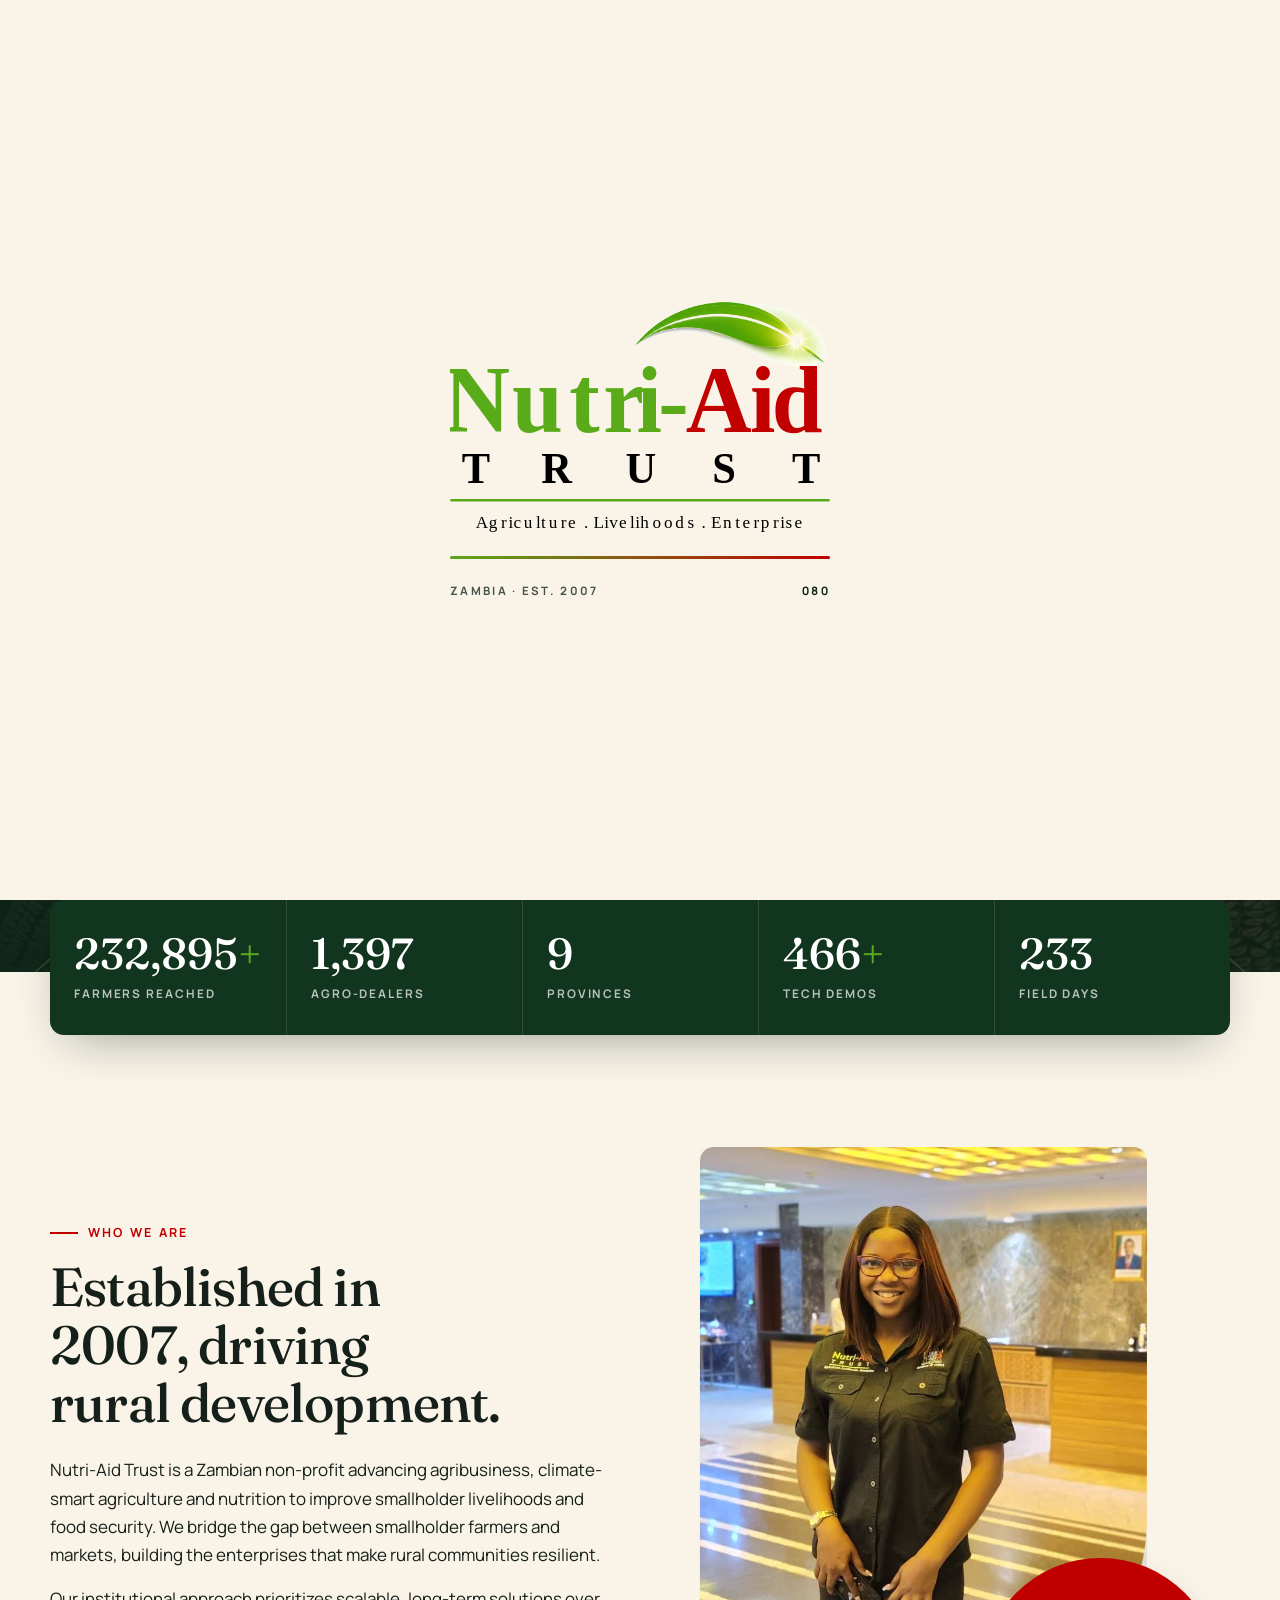
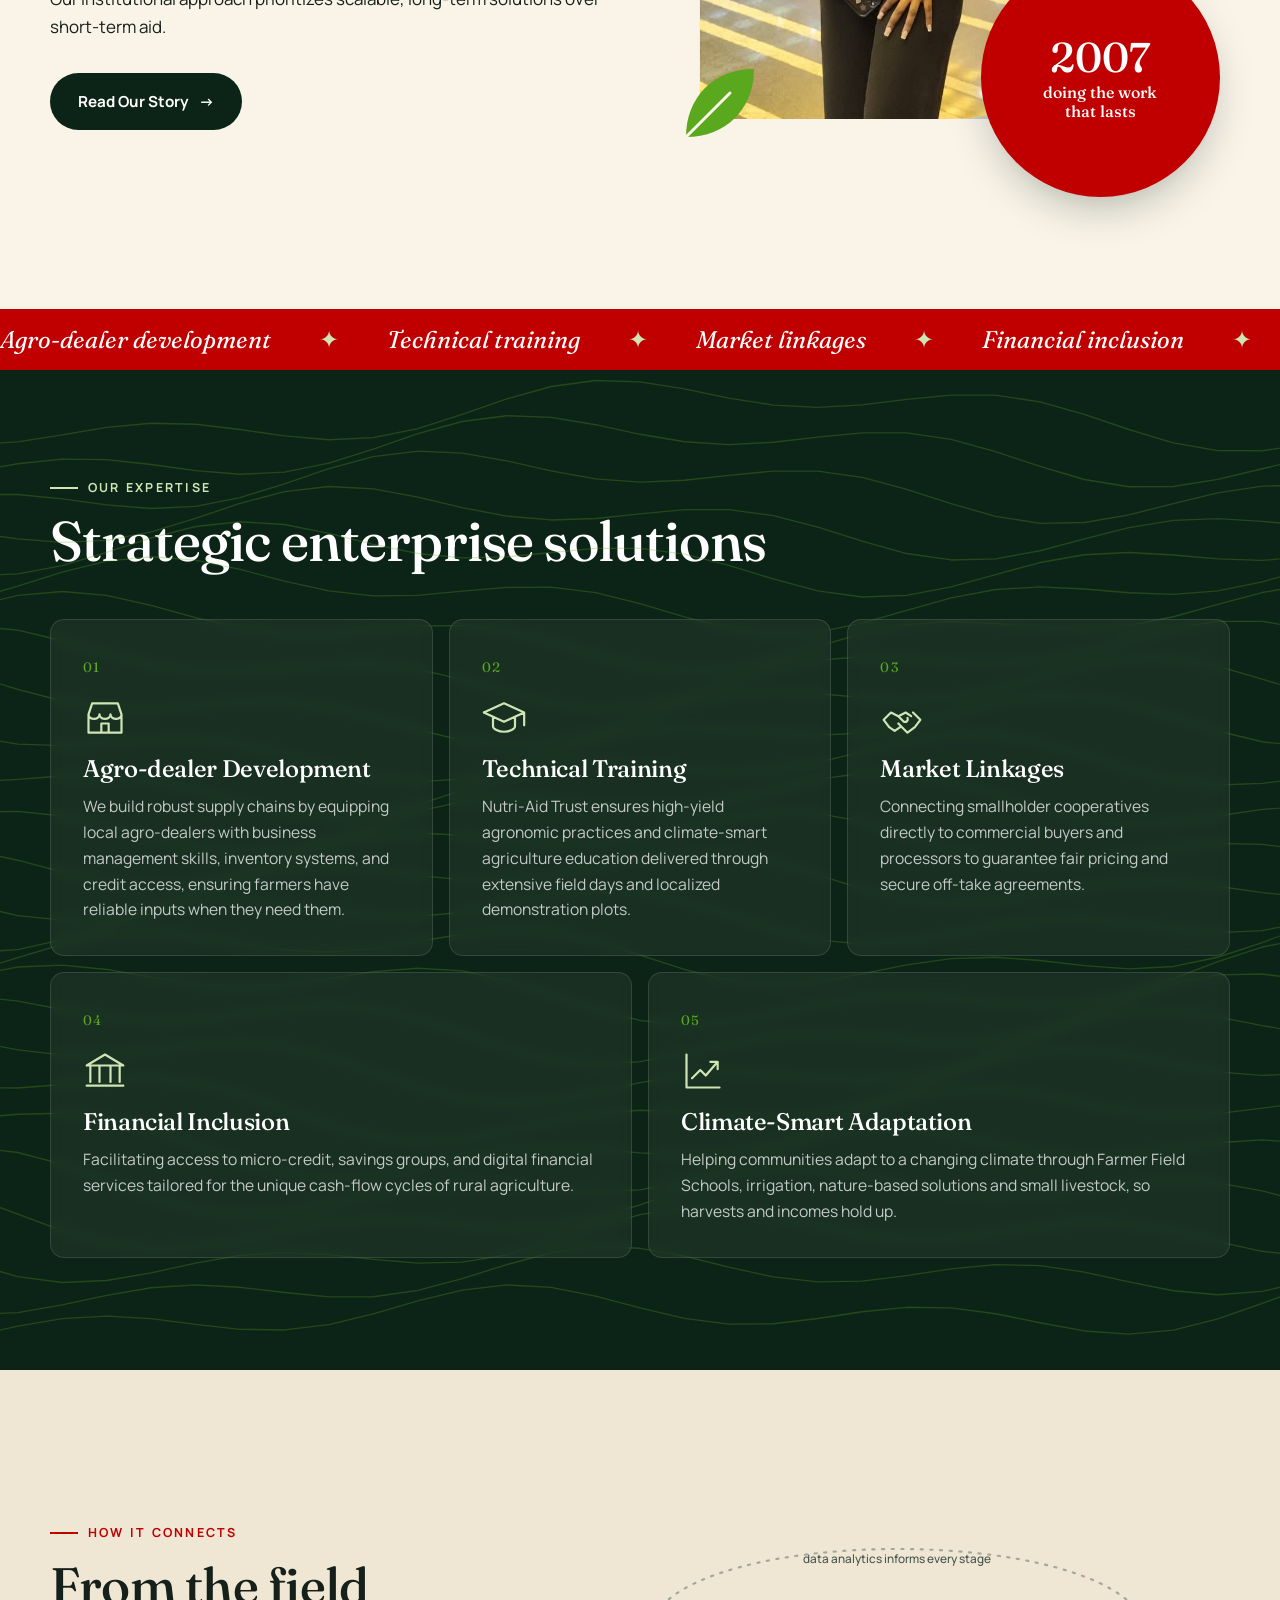
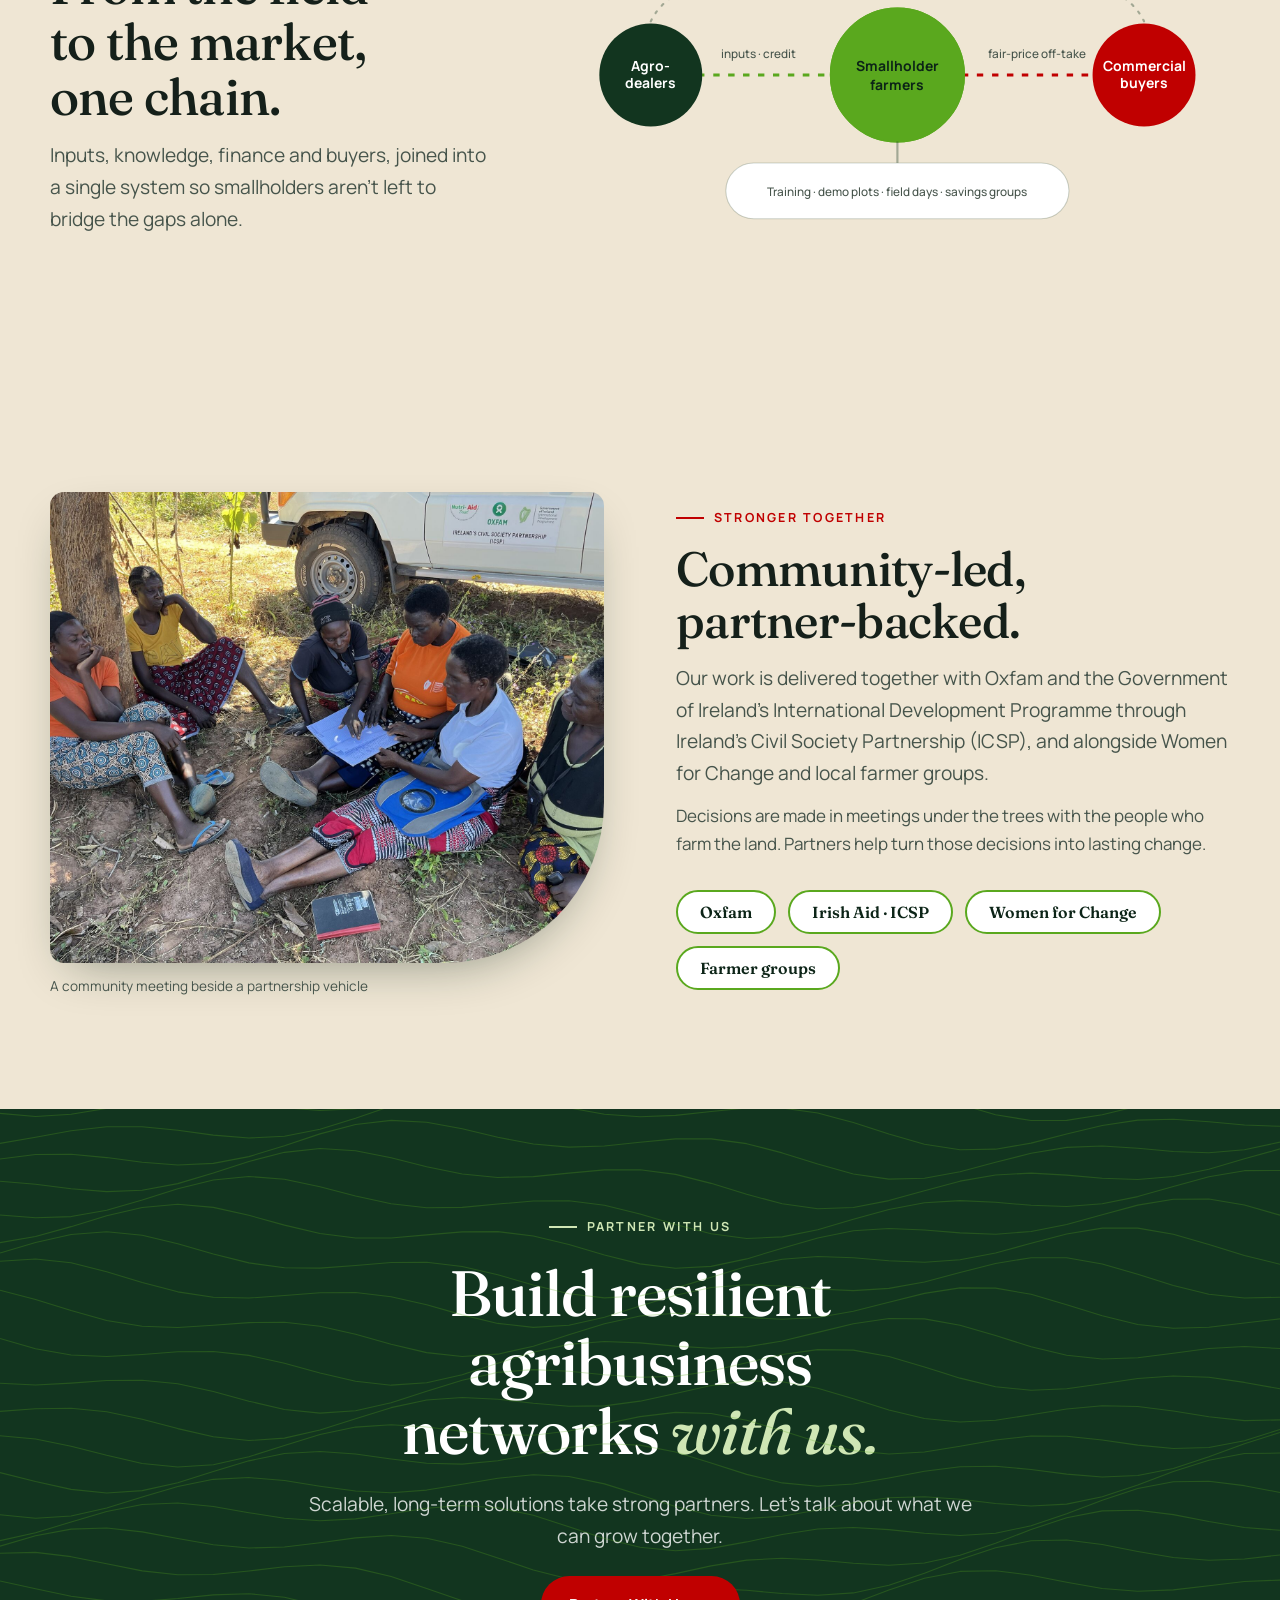
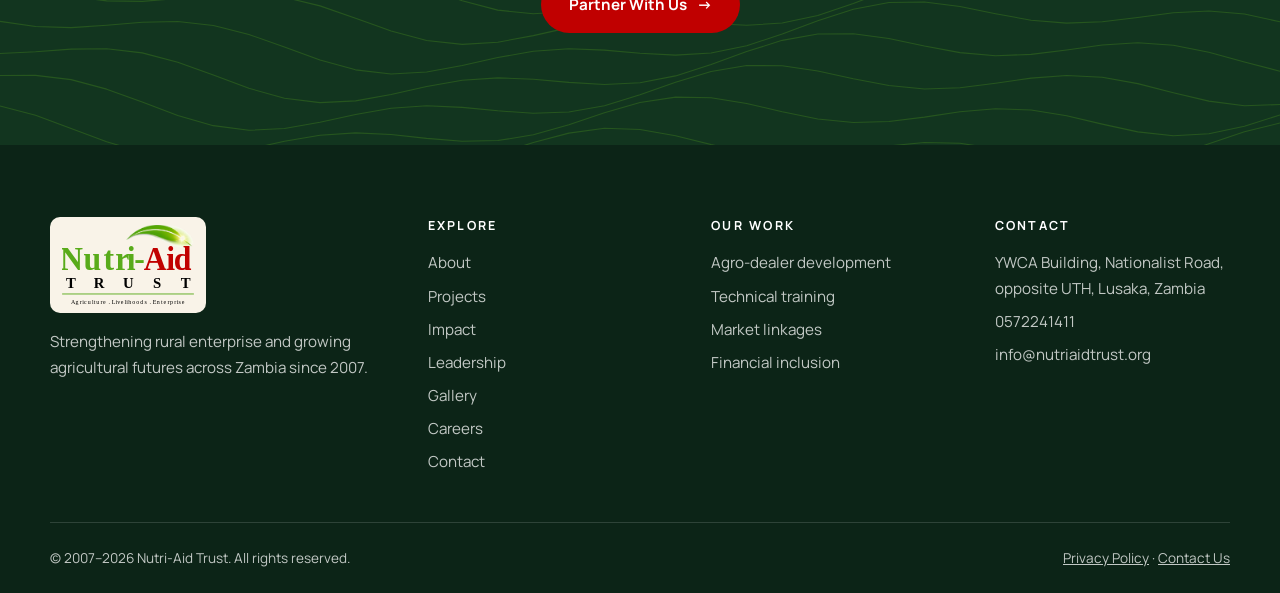
==== commit c5beef8b: "Add About and Careers pages; real projects, impact and leadership content - About: story, mission/vi" ====
--- a/index.html
+++ b/index.html
@@ -30,13 +30,15 @@
     <a class="brand" href="index.html" aria-label="Nutri-Aid Trust home"><img src="assets/img/logo.svg" alt="Nutri-Aid Trust" width="1289" height="780"></a>
     <button class="menu-btn" aria-expanded="false" aria-controls="nav-links" aria-label="Open menu"><span></span></button>
     <ul class="nav-links" id="nav-links">
-      <li><a href="index.html" aria-current="page">Home</a></li>
+      <li class="nav-home"><a href="index.html" aria-current="page">Home</a></li>
+      <li><a href="about.html">About</a></li>
       <li><a href="projects.html">Projects</a></li>
       <li><a href="impact.html">Impact</a></li>
       <li><a href="leadership.html">Leadership</a></li>
       <li><a href="gallery.html">Gallery</a></li>
+      <li><a href="careers.html">Careers</a></li>
       <li><a href="contact.html">Contact</a></li>
-      <li><a class="btn btn-primary" href="#partner">Partner With Us</a></li>
+      <li><a class="btn btn-primary" href="index.html#partner">Partner With Us</a></li>
     </ul>
   </div>
 </header>
@@ -79,9 +81,9 @@
     <div class="reveal">
       <span class="eyebrow">Who we are</span>
       <h2>Established in 2007, driving rural development.</h2>
-      <p>Nutri-Aid Trust is a leading Zambian agribusiness NGO dedicated to transforming the agricultural landscape. We focus on bridging the gap between smallholder farmers and commercial markets, fostering enterprise development that ensures food security and economic stability.</p>
+      <p>Nutri-Aid Trust is a Zambian non-profit advancing agribusiness, climate-smart agriculture and nutrition to improve smallholder livelihoods and food security. We bridge the gap between smallholder farmers and markets, building the enterprises that make rural communities resilient.</p>
       <p>Our institutional approach prioritizes scalable, long-term solutions over short-term aid.</p>
-      <a class="btn btn-dark" href="leadership.html">Read Our Story <span class="arr" aria-hidden="true">→</span></a>
+      <a class="btn btn-dark" href="about.html">Read Our Story <span class="arr" aria-hidden="true">→</span></a>
     </div>
     <div class="collage reveal" style="--i:2">
       <div class="a" role="img" aria-label="Agricultural training session"></div>
@@ -93,8 +95,8 @@
 
 <div class="marquee" aria-hidden="true">
   <div class="marquee-track">
-    <span>Agro-dealer development</span><span>Technical training</span><span>Market linkages</span><span>Financial inclusion</span><span>Data analytics</span>
-    <span>Agro-dealer development</span><span>Technical training</span><span>Market linkages</span><span>Financial inclusion</span><span>Data analytics</span>
+    <span>Agro-dealer development</span><span>Technical training</span><span>Market linkages</span><span>Financial inclusion</span><span>Climate-smart adaptation</span>
+    <span>Agro-dealer development</span><span>Technical training</span><span>Market linkages</span><span>Financial inclusion</span><span>Climate-smart adaptation</span>
   </div>
 </div>
 
@@ -124,8 +126,8 @@
         <p>Facilitating access to micro-credit, savings groups, and digital financial services tailored for the unique cash-flow cycles of rural agriculture.</p></article>
       <article class="pillar reveal" style="--i:4"><span class="no">05</span>
         <svg viewBox="0 0 48 48" fill="none" stroke="currentColor" stroke-width="2.4" stroke-linecap="round" stroke-linejoin="round" aria-hidden="true"><path d="M6 6v36h36M12 32l9-9 6 6 13-15M32 14h8v8"/></svg>
-        <h3>Data Analytics</h3>
-        <p>Leveraging mobile technology to track yields, monitor input usage, and provide actionable intelligence to regional stakeholders.</p></article>
+        <h3>Climate-Smart Adaptation</h3>
+        <p>Helping communities adapt to a changing climate through Farmer Field Schools, irrigation, nature-based solutions and small livestock, so harvests and incomes hold up.</p></article>
     </div>
   </div>
 </section>
@@ -186,9 +188,9 @@
   <div class="wrap">
     <div class="foot-grid">
       <div><img src="assets/img/logo.svg" alt="Nutri-Aid Trust" width="1289" height="780"><p>Strengthening rural enterprise and growing agricultural futures across Zambia since 2007.</p></div>
-      <div><h4>Explore</h4><ul><li><a href="projects.html">Projects</a></li><li><a href="impact.html">Impact</a></li><li><a href="leadership.html">Leadership</a></li><li><a href="gallery.html">Gallery</a></li><li><a href="contact.html">Contact</a></li></ul></div>
+      <div><h4>Explore</h4><ul><li><a href="about.html">About</a></li><li><a href="projects.html">Projects</a></li><li><a href="impact.html">Impact</a></li><li><a href="leadership.html">Leadership</a></li><li><a href="gallery.html">Gallery</a></li><li><a href="careers.html">Careers</a></li><li><a href="contact.html">Contact</a></li></ul></div>
       <div><h4>Our work</h4><ul><li><a href="index.html#expertise">Agro-dealer development</a></li><li><a href="index.html#expertise">Technical training</a></li><li><a href="index.html#expertise">Market linkages</a></li><li><a href="index.html#expertise">Financial inclusion</a></li></ul></div>
-      <div><h4>Contact</h4><ul><li>[Physical address, Lusaka]</li><li><a href="tel:0572241411">0572241411</a></li><li><a href="mailto:info@nutriaidtrust.org">info@nutriaidtrust.org</a></li></ul></div>
+      <div><h4>Contact</h4><ul><li>YWCA Building, Nationalist Road, opposite UTH, Lusaka, Zambia</li><li><a href="tel:0572241411">0572241411</a></li><li><a href="mailto:info@nutriaidtrust.org">info@nutriaidtrust.org</a></li></ul></div>
     </div>
     <div class="foot-base"><span>© 2007–<span id="yr">2026</span> Nutri-Aid Trust. All rights reserved.</span><span><a href="#">Privacy Policy</a> · <a href="contact.html">Contact Us</a></span></div>
   </div>
--- a/assets/css/extra.css
+++ b/assets/css/extra.css
@@ -44,3 +44,41 @@
 .partner-pills { list-style: none; display: flex; flex-wrap: wrap; gap: var(--s3); margin: var(--s6) 0 0; padding: 0; }
 .partner-pills li { background: var(--white); border: 2px solid var(--leaf); color: var(--forest-900); font: 600 1rem var(--font-display); padding: 10px 22px; border-radius: 999px; }
 @media (max-width: 820px) { .partners-grid { grid-template-columns: 1fr; gap: var(--s7); } }
+
+/* Content pages: about, careers, projects, impact, leadership */
+.nav-links { gap: var(--s5); }
+@media (min-width: 1101px) { .nav-links li.nav-home { display: none; } }
+.tint { background: var(--sand); }
+.about-photo { margin: 0; }
+.about-photo img { width: 100%; height: auto; aspect-ratio: 4/3.4; object-fit: cover; border-radius: var(--radius) var(--radius) 160px var(--radius); box-shadow: var(--shadow); }
+.about-photo figcaption { margin-top: var(--s3); font-size: .85rem; color: var(--ink-soft); }
+.mv { display: grid; grid-template-columns: 1fr 1fr; gap: var(--s5); }
+.mv-card { background: var(--forest-900); color: var(--white); padding: var(--s7) var(--s6); border-radius: var(--radius); }
+.mv-card h3 { color: var(--leaf-soft); font-size: .8rem; letter-spacing: .18em; text-transform: uppercase; font-family: var(--font-body); font-weight: 800; margin-bottom: var(--s4); }
+.mv-card p { font: 400 clamp(1.25rem, 2.2vw, 1.7rem)/1.35 var(--font-display); }
+.values { list-style: none; margin: var(--s6) 0 0; padding: 0; display: flex; flex-wrap: wrap; gap: var(--s3); }
+.values li { background: var(--white); border: 2px solid var(--leaf); border-radius: 999px; padding: 10px 22px; }
+.values b { font-family: var(--font-display); font-weight: 600; }
+.areas, .regions { display: grid; grid-template-columns: repeat(3, 1fr); gap: var(--s5); }
+.regions { grid-template-columns: repeat(4, 1fr); }
+.area, .region { background: var(--white); border-radius: var(--radius); padding: var(--s6); box-shadow: 0 1px 0 rgba(12,36,23,.08), var(--shadow); border-top: 4px solid var(--leaf); }
+.area h3, .region h3 { font-size: 1.3rem; margin-bottom: var(--s3); }
+.area p, .region p { color: var(--ink-soft); font-size: .96rem; }
+.regions-note, .impact-note { margin-top: var(--s6); color: var(--ink-soft); }
+.impact-note a { text-decoration: underline; text-underline-offset: 3px; }
+.roles li { background: var(--white); }
+.openings { margin-top: var(--s6); padding: var(--s5); background: var(--sand); border-radius: var(--radius); }
+.openings h3 { font-size: 1.2rem; margin-bottom: var(--s2); }
+.openings p { color: var(--ink-soft); }
+.card > img { width: 100%; height: auto; aspect-ratio: 4/3; object-fit: cover; }
+.bandtop { aspect-ratio: 4/3; position: relative; display: flex; align-items: flex-end; padding: var(--s5); background: linear-gradient(150deg, var(--forest-700), var(--forest-900)); overflow: hidden; isolation: isolate; }
+.bandtop::before { content: ""; position: absolute; inset: 0; z-index: -1; background: url("../img/contours.svg") center/cover; opacity: .9; }
+.bandtop span { font: 400 clamp(1.4rem, 2.4vw, 1.8rem)/1.1 var(--font-display); font-style: italic; color: var(--leaf-soft); }
+.meta { list-style: none; margin: var(--s2) 0 0; padding: var(--s3) 0 0; border-top: 1px solid rgba(12,36,23,.12); display: grid; gap: 6px; font-size: .88rem; color: var(--ink-soft); }
+.meta b { color: var(--forest-900); font-weight: 800; margin-right: 4px; }
+.project[hidden] { display: none; }
+.person .photo { width: 100%; aspect-ratio: 4/5; object-fit: cover; object-position: center top; display: block; }
+.person .bio { font-size: .92rem; color: var(--ink-soft); line-height: 1.55; }
+@media (max-width: 1024px) { .areas { grid-template-columns: repeat(2, 1fr); } .regions { grid-template-columns: repeat(2, 1fr); } }
+@media (max-width: 820px) { .mv { grid-template-columns: 1fr; } }
+@media (max-width: 600px) { .areas, .regions { grid-template-columns: 1fr; } }
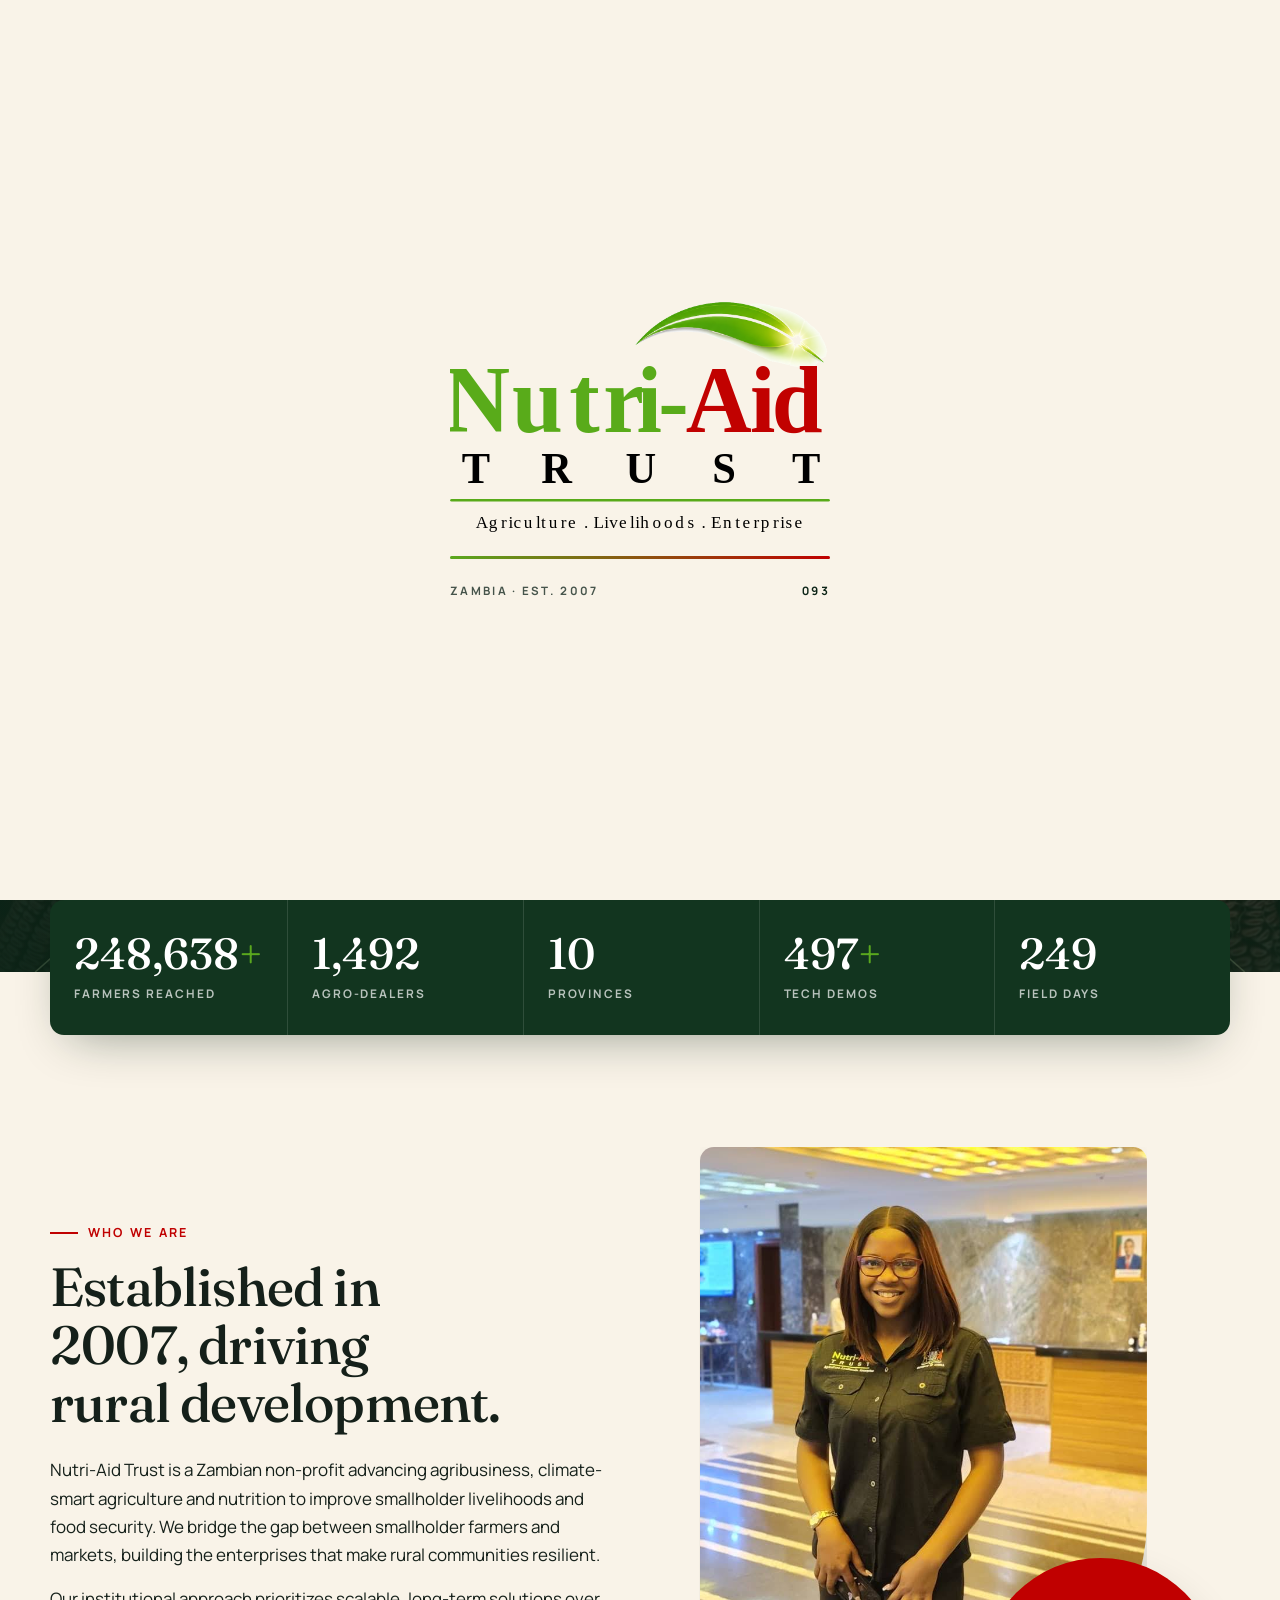
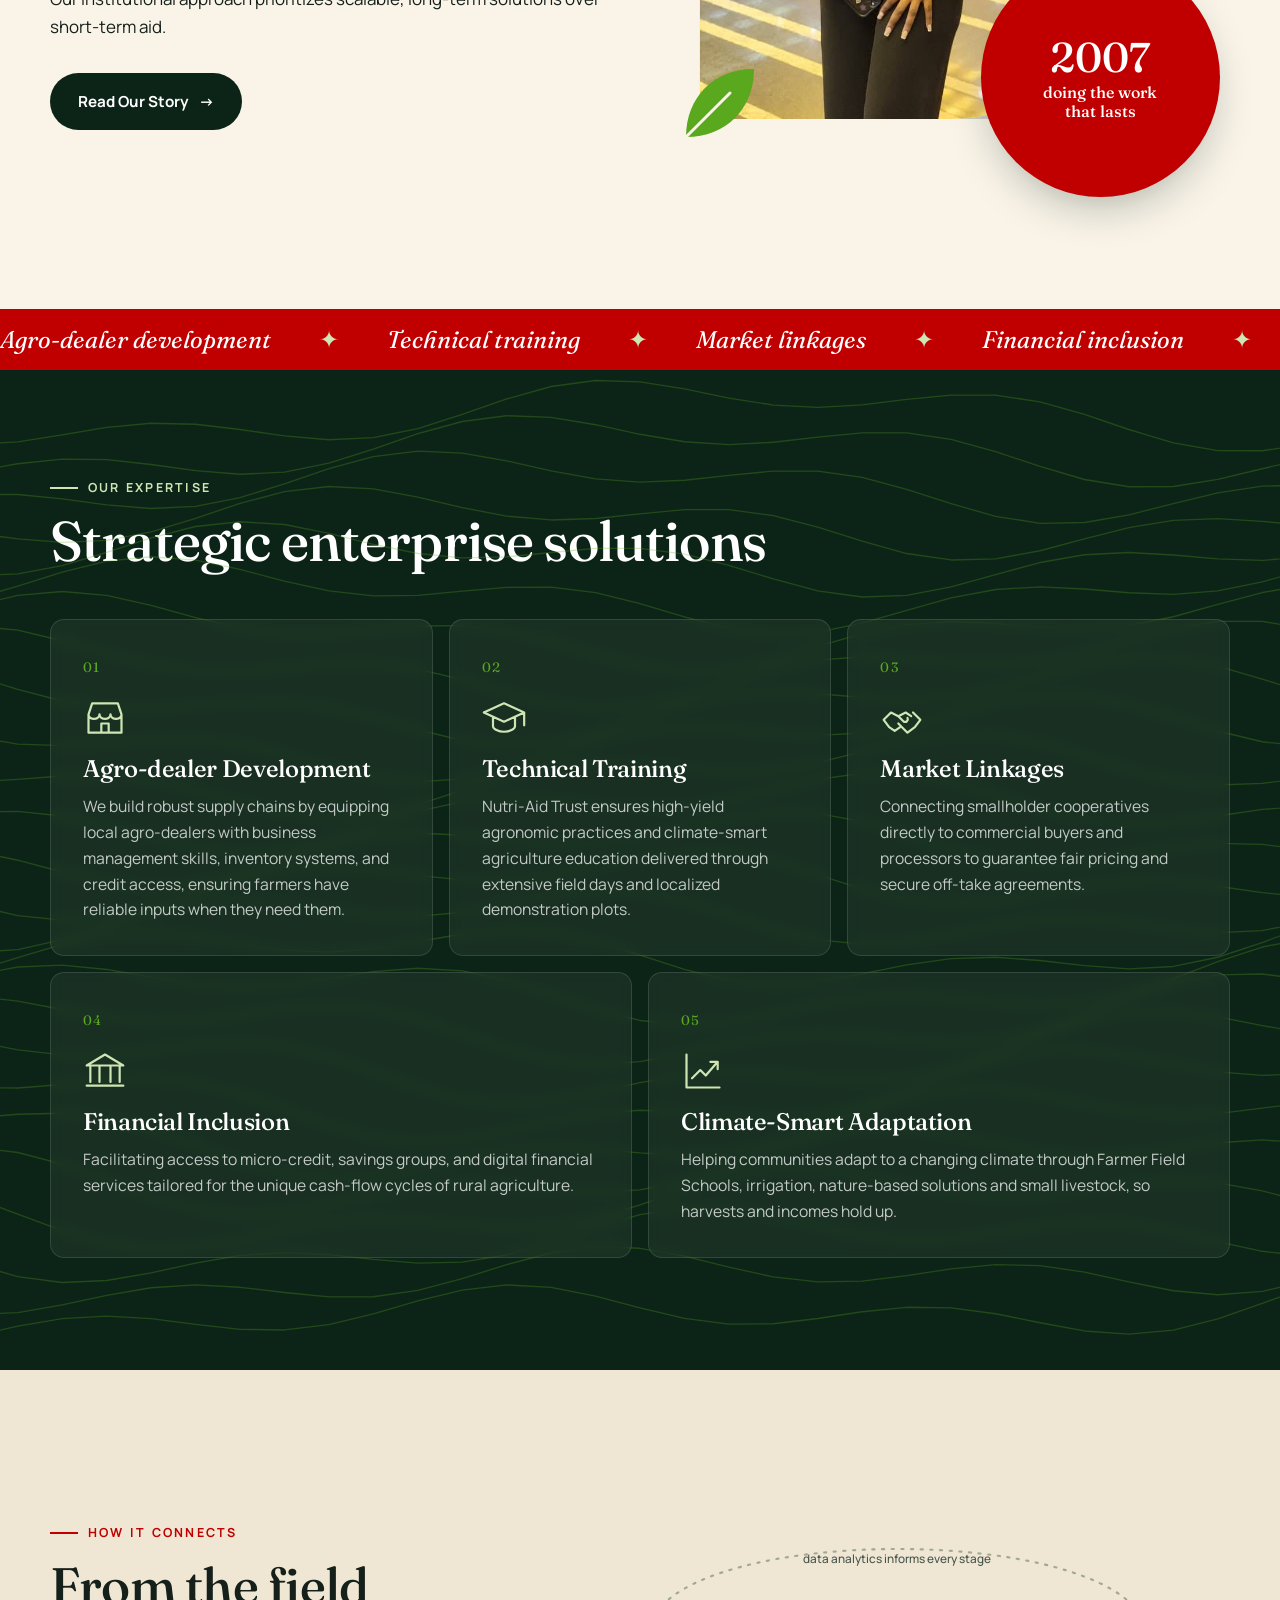
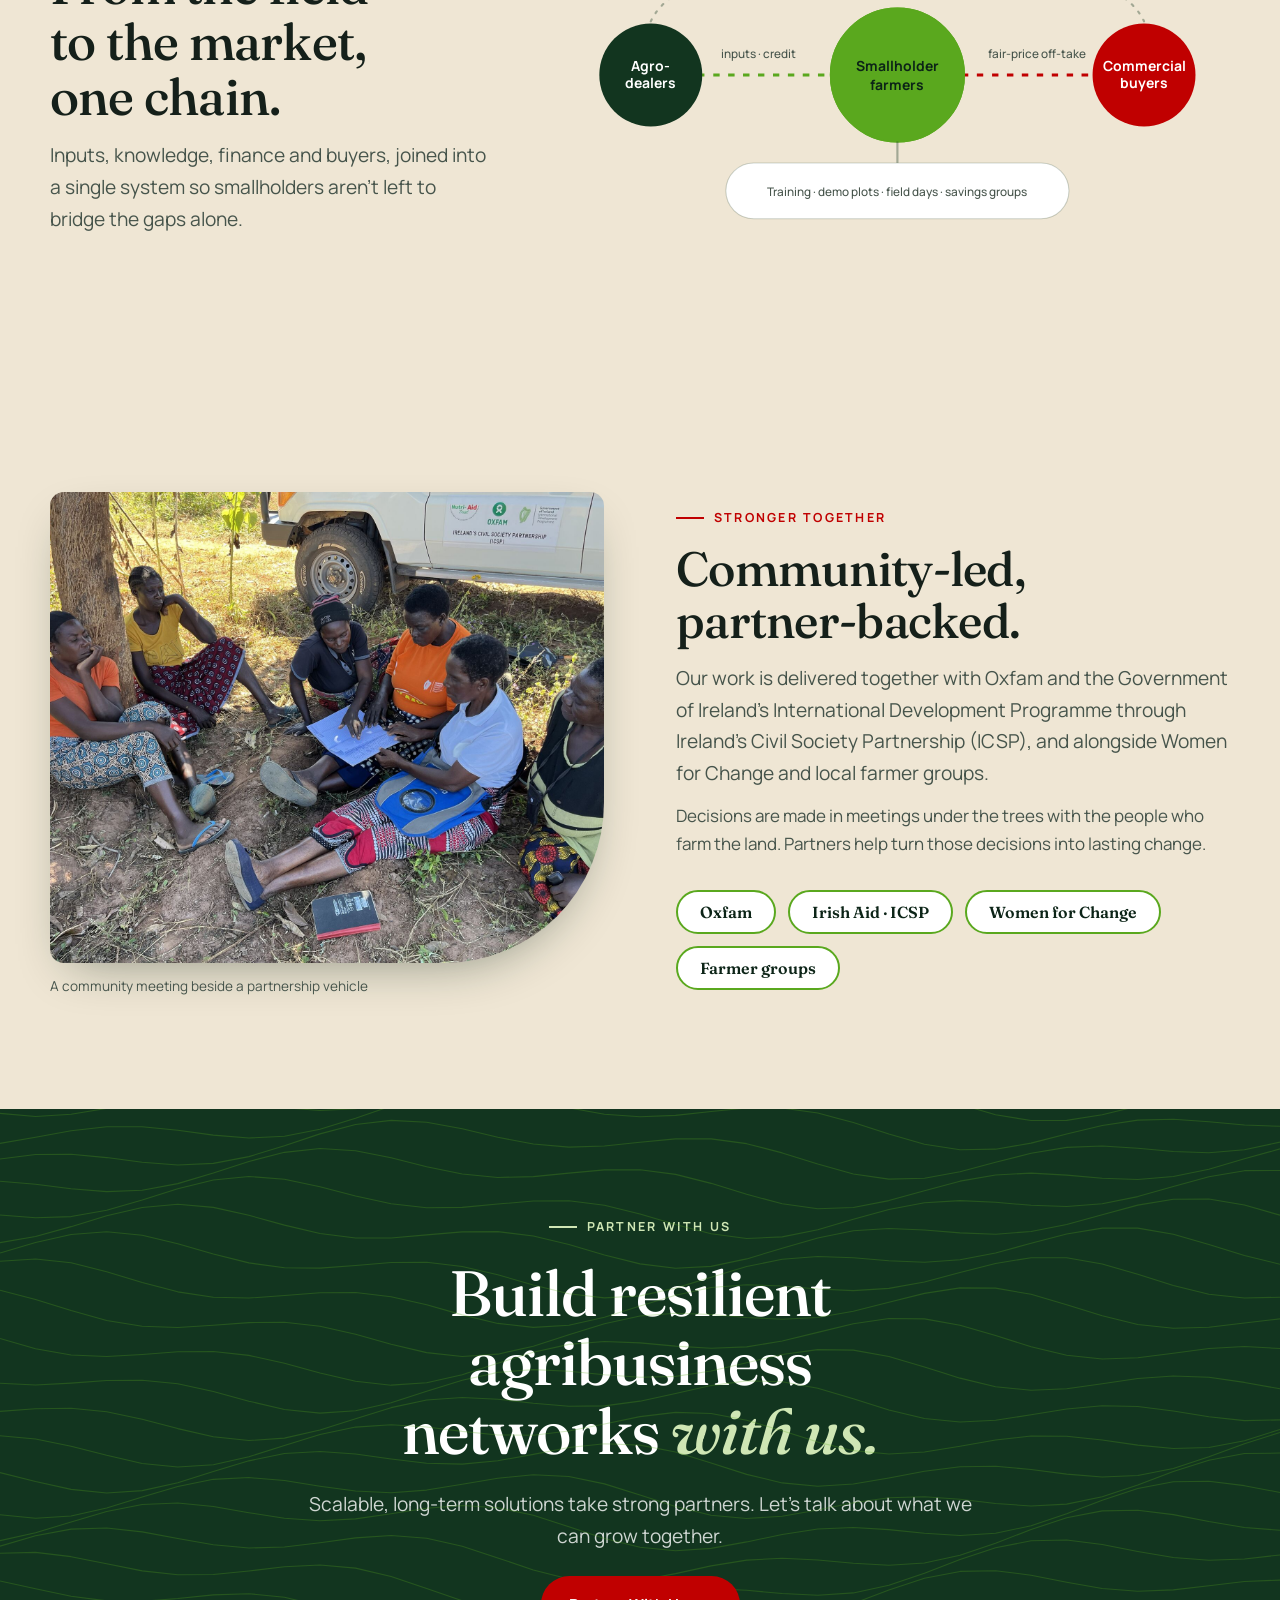
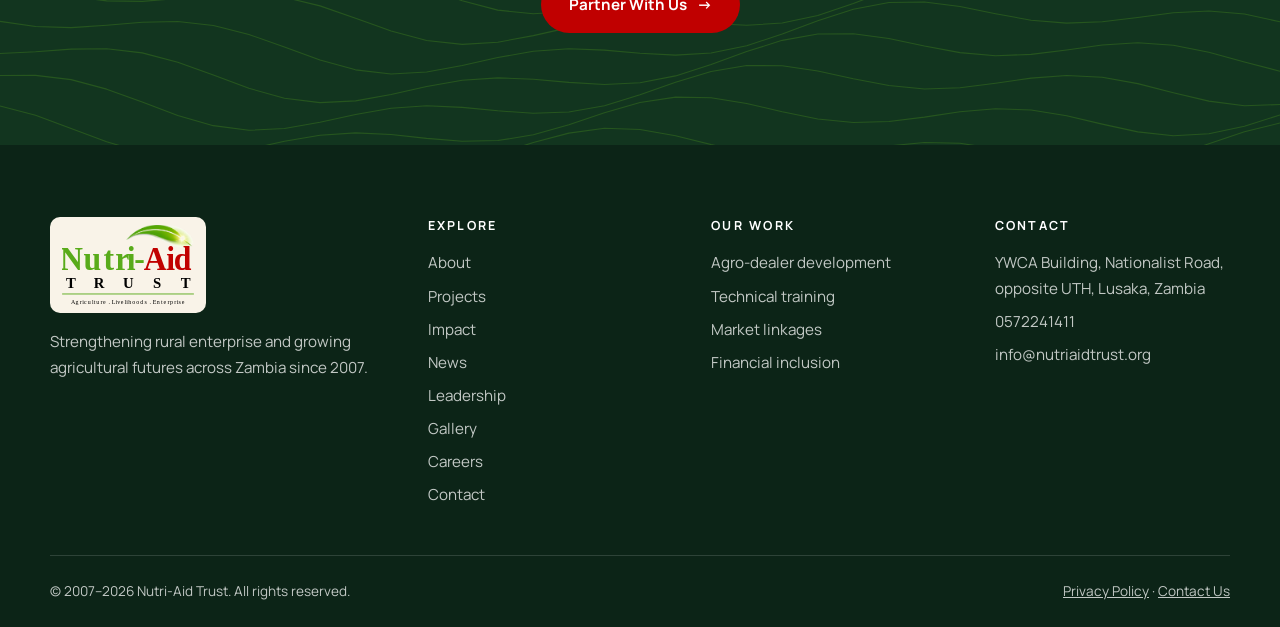
==== commit caf8dba5: "Add News feed page, Strategic Plan summary (page + PDF); use original mission; careers via email - N" ====
--- a/index.html
+++ b/index.html
@@ -34,6 +34,7 @@
       <li><a href="about.html">About</a></li>
       <li><a href="projects.html">Projects</a></li>
       <li><a href="impact.html">Impact</a></li>
+      <li><a href="news.html">News</a></li>
       <li><a href="leadership.html">Leadership</a></li>
       <li><a href="gallery.html">Gallery</a></li>
       <li><a href="careers.html">Careers</a></li>
@@ -188,7 +189,7 @@
   <div class="wrap">
     <div class="foot-grid">
       <div><img src="assets/img/logo.svg" alt="Nutri-Aid Trust" width="1289" height="780"><p>Strengthening rural enterprise and growing agricultural futures across Zambia since 2007.</p></div>
-      <div><h4>Explore</h4><ul><li><a href="about.html">About</a></li><li><a href="projects.html">Projects</a></li><li><a href="impact.html">Impact</a></li><li><a href="leadership.html">Leadership</a></li><li><a href="gallery.html">Gallery</a></li><li><a href="careers.html">Careers</a></li><li><a href="contact.html">Contact</a></li></ul></div>
+      <div><h4>Explore</h4><ul><li><a href="about.html">About</a></li><li><a href="projects.html">Projects</a></li><li><a href="impact.html">Impact</a></li><li><a href="news.html">News</a></li><li><a href="leadership.html">Leadership</a></li><li><a href="gallery.html">Gallery</a></li><li><a href="careers.html">Careers</a></li><li><a href="contact.html">Contact</a></li></ul></div>
       <div><h4>Our work</h4><ul><li><a href="index.html#expertise">Agro-dealer development</a></li><li><a href="index.html#expertise">Technical training</a></li><li><a href="index.html#expertise">Market linkages</a></li><li><a href="index.html#expertise">Financial inclusion</a></li></ul></div>
       <div><h4>Contact</h4><ul><li>YWCA Building, Nationalist Road, opposite UTH, Lusaka, Zambia</li><li><a href="tel:0572241411">0572241411</a></li><li><a href="mailto:info@nutriaidtrust.org">info@nutriaidtrust.org</a></li></ul></div>
     </div>
--- a/assets/css/extra.css
+++ b/assets/css/extra.css
@@ -47,7 +47,8 @@
 
 /* Content pages: about, careers, projects, impact, leadership */
 .nav-links { gap: var(--s5); }
-@media (min-width: 1101px) { .nav-links li.nav-home { display: none; } }
+@media (min-width: 861px) { .nav-links li.nav-home { display: none; } }
+@media (min-width: 861px) and (max-width: 1180px) { .nav-links { gap: var(--s4); } .nav-links a { font-size: .88rem; } .nav-links .btn { padding: 9px 16px; } .brand img { height: 72px; } }
 .tint { background: var(--sand); }
 .about-photo { margin: 0; }
 .about-photo img { width: 100%; height: auto; aspect-ratio: 4/3.4; object-fit: cover; border-radius: var(--radius) var(--radius) 160px var(--radius); box-shadow: var(--shadow); }
@@ -82,3 +83,19 @@
 @media (max-width: 1024px) { .areas { grid-template-columns: repeat(2, 1fr); } .regions { grid-template-columns: repeat(2, 1fr); } }
 @media (max-width: 820px) { .mv { grid-template-columns: 1fr; } }
 @media (max-width: 600px) { .areas, .regions { grid-template-columns: 1fr; } }
+
+/* Strategy and news */
+.plain { list-style: none; margin: var(--s4) 0 0; padding: 0; display: grid; gap: var(--s3); }
+.plain li { padding-left: 26px; position: relative; color: var(--ink-soft); }
+.plain li::before { content: ""; position: absolute; left: 0; top: .6em; width: 12px; height: 3px; background: var(--leaf); border-radius: 2px; }
+.plain b { color: var(--forest-900); }
+.mail { color: var(--leaf-soft); text-decoration: underline; text-underline-offset: 3px; font-weight: 700; }
+.feeds { display: grid; grid-template-columns: 1fr 1fr; gap: var(--s6); align-items: start; }
+.feed { background: var(--white); border-radius: var(--radius); box-shadow: 0 1px 0 rgba(12,36,23,.08), var(--shadow); padding: var(--s5); min-height: 320px; }
+.feed-head { display: flex; align-items: center; justify-content: space-between; gap: var(--s3); margin-bottom: var(--s4); flex-wrap: wrap; }
+.feed-head h2 { font-size: 1.8rem; }
+.feed-head .btn { padding: 10px 20px; min-height: 42px; }
+.feed-head .btn[hidden] { display: none; }
+.feed-body iframe { display: block; width: 100%; max-width: 100%; border: 0; border-radius: 10px; margin-bottom: var(--s4); }
+.feed-empty { color: var(--ink-soft); background: var(--sand); padding: var(--s5); border-radius: var(--radius); }
+@media (max-width: 820px) { .feeds { grid-template-columns: 1fr; } }
